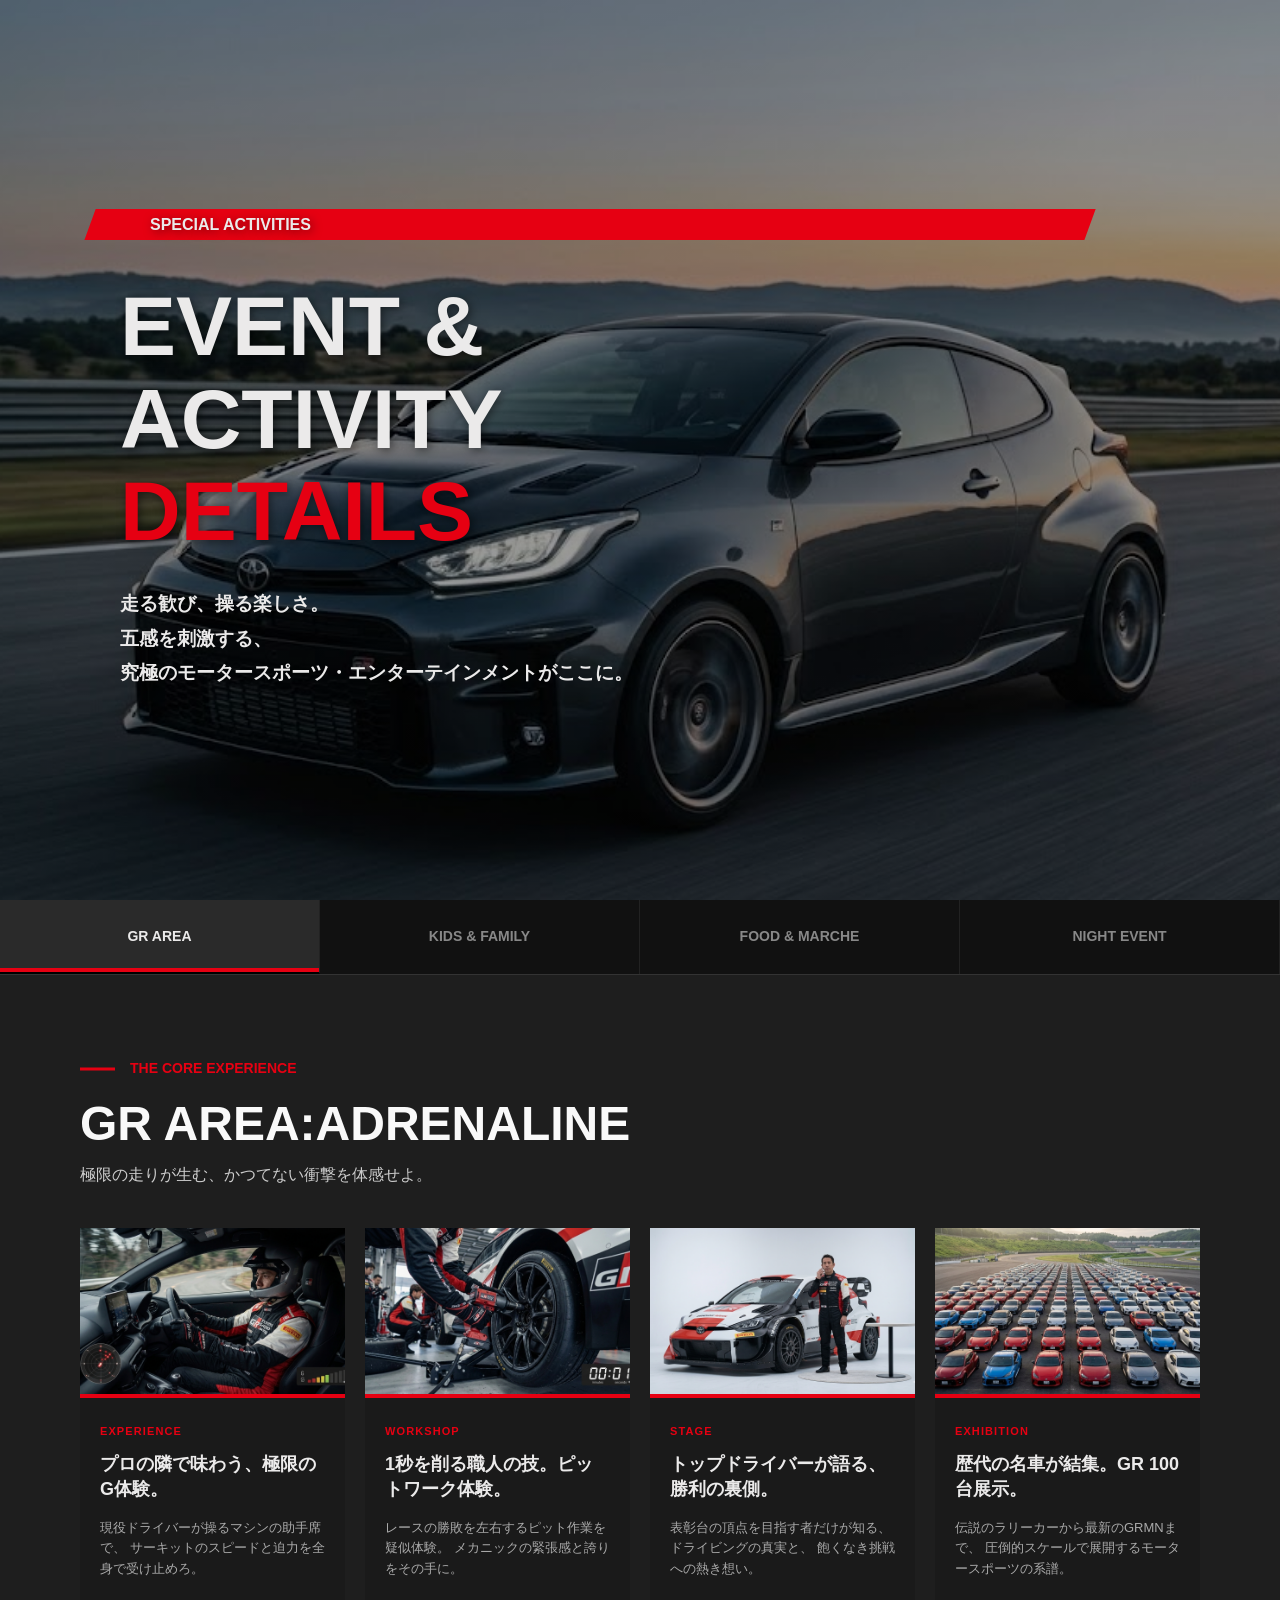
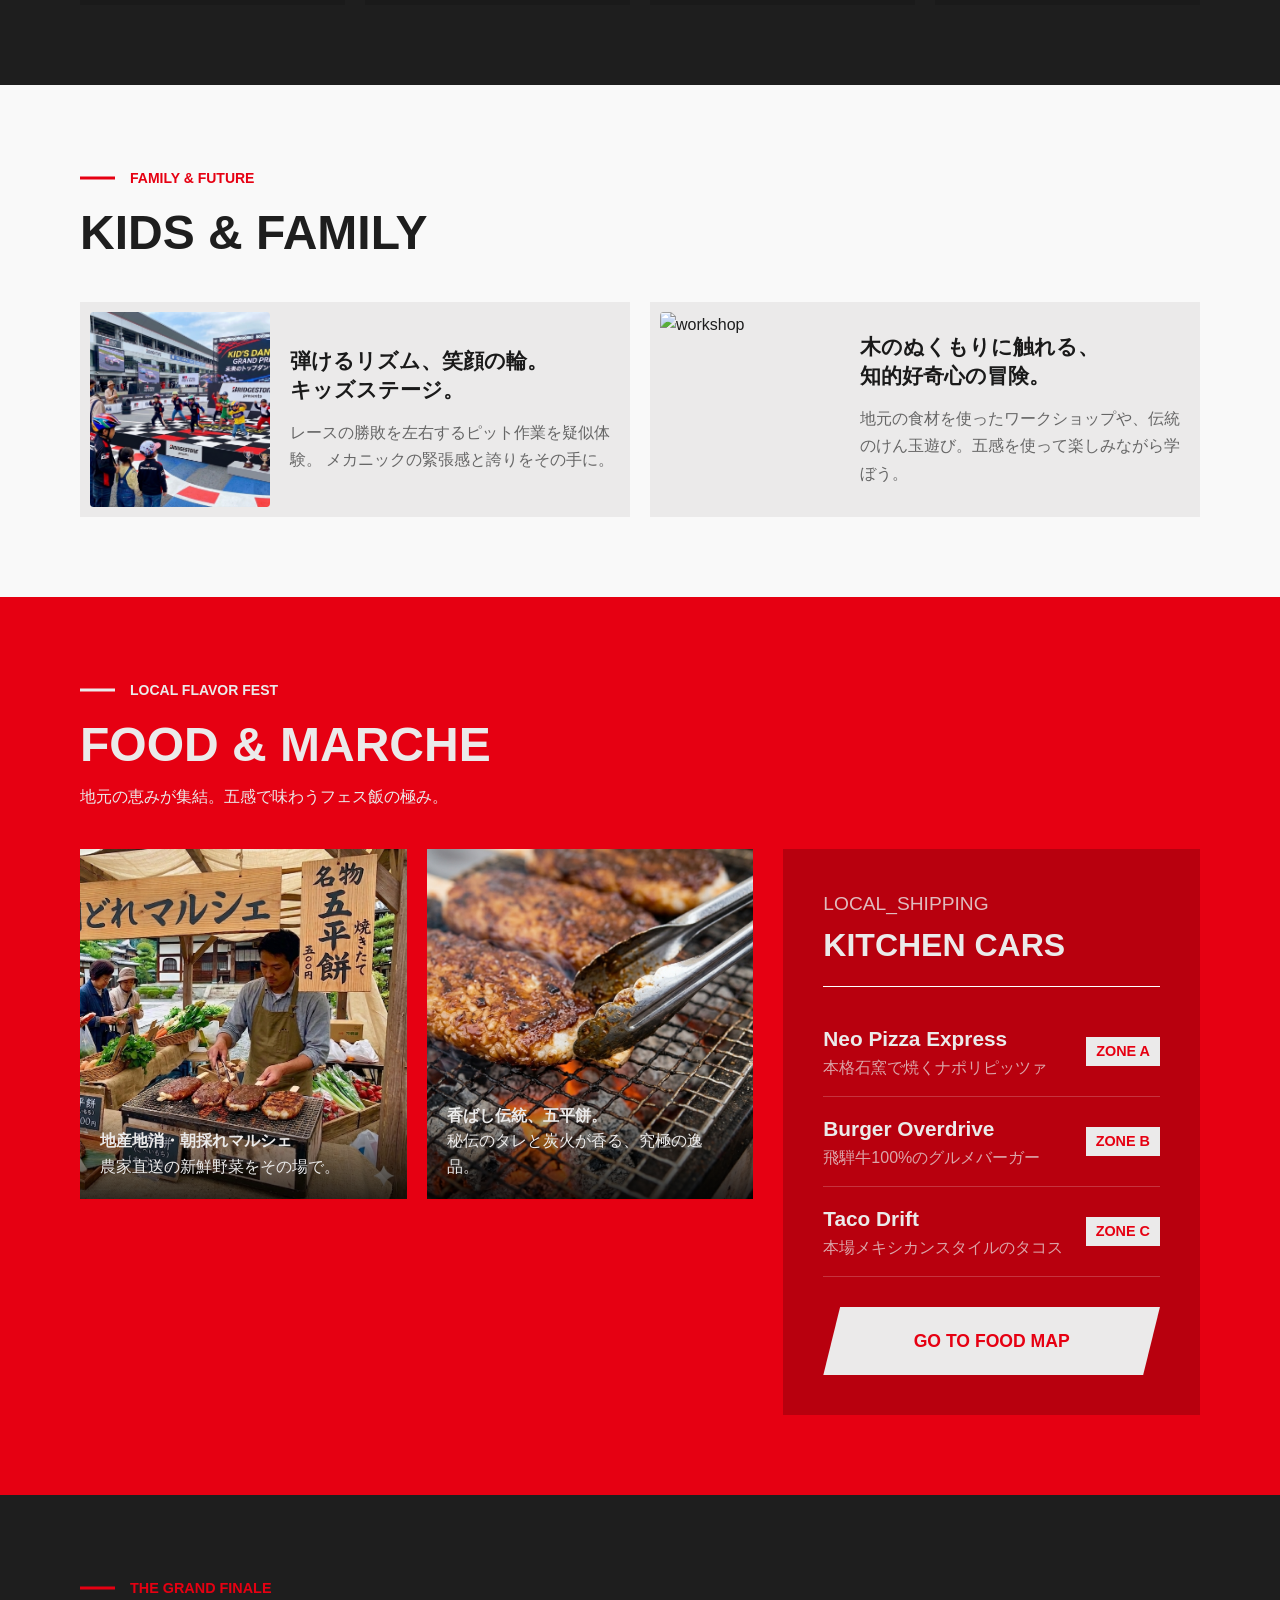
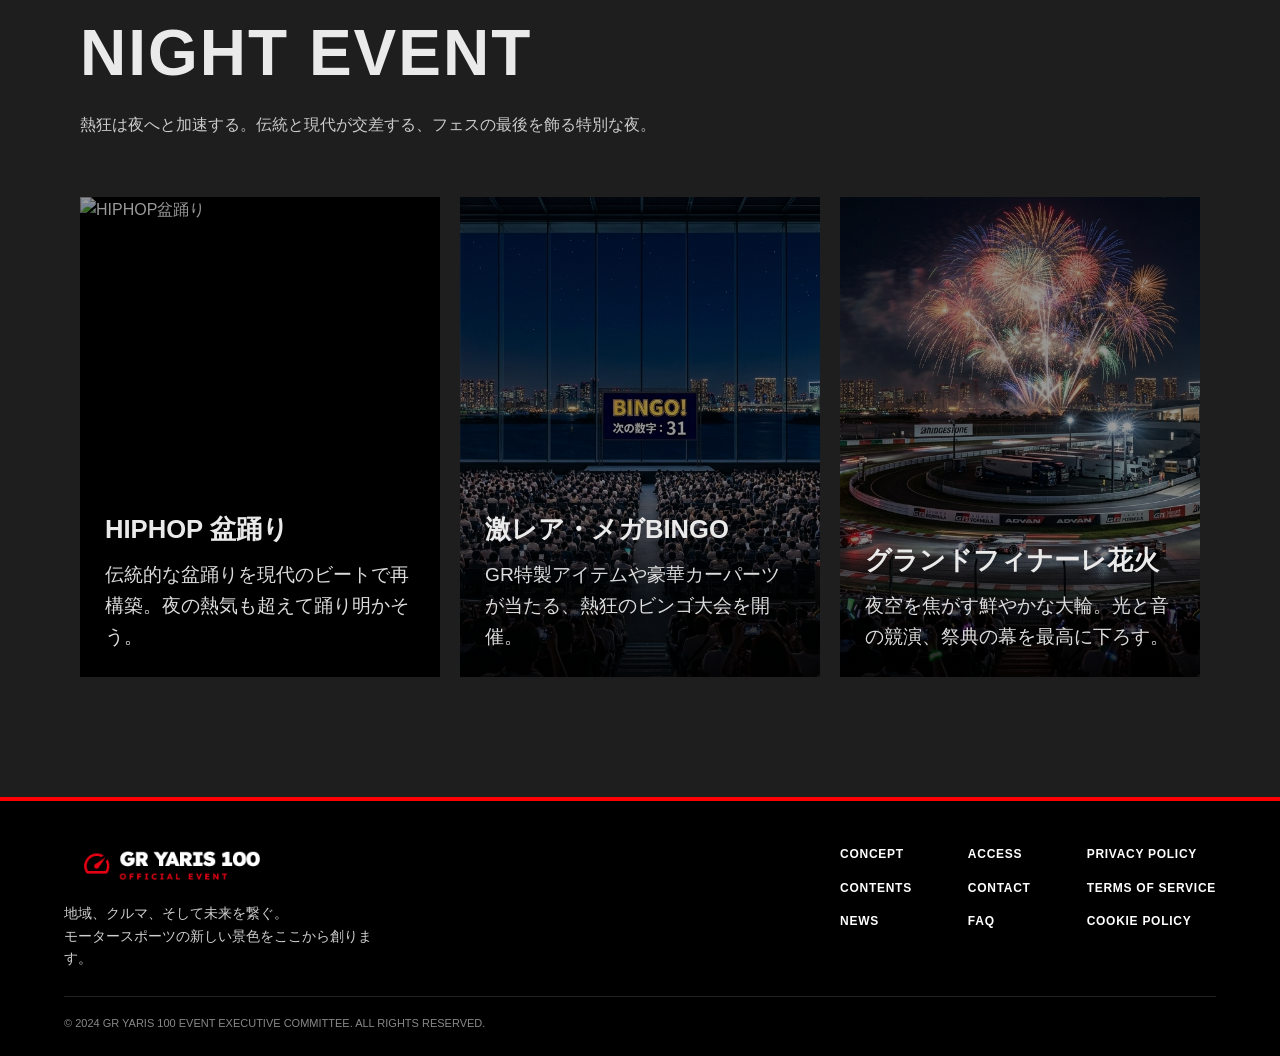
==== カーイベント/event.html @ 7fd2d60d "html,cssのスペルを修正しました。" ====
<!DOCTYPE html>
<html lang="ja">

<head>
    <!-- Google Tag Manager -->
    <script>(function (w, d, s, l, i) {
            w[l] = w[l] || []; w[l].push({
                'gtm.start':
                    new Date().getTime(), event: 'gtm.js'
            }); var f = d.getElementsByTagName(s)[0],
                j = d.createElement(s), dl = l != 'dataLayer' ? '&l=' + l : ''; j.async = true; j.src =
                    'https://www.googletagmanager.com/gtm.js?id=' + i + dl; f.parentNode.insertBefore(j, f);
        })(window, document, 'script', 'dataLayer', 'GTM-MLFWZH7D');</script>
    <!-- End Google Tag Manager -->
    <meta charset="UTF-8">
    <meta http-equiv="X-UA-Compatible" content="IE=edge">
    <meta name="viewport" content="width=device-width, initial-scale=1.0">
    <link rel="stylesheet" href="https://unpkg.com/ress/dist/ress.min.css">
    <link rel="stylesheet" href="css/style.css">
    <title>GR YARIS 100</title>
</head>

<body>

    <main>
        <!-- メインビジュアル -->
        <section class="mainvisual">
            <div class="hero-content wrapper">
                <p class="label-line">SPECIAL ACTIVITIES</p>
                <h2 class="top-title">EVENT &<br>ACTIVITY<br><span class="text-red">DETAILS</span></h2>
                <p class="introduction-text">
                    走る歓び、操る楽しさ。<br>
                    五感を刺激する、<br>
                    究極のモータースポーツ・エンターテインメントがここに。
                </p>
            </div>
        </section>

        <!-- タブメニュー -->
        <nav class="tab-menu">
            <a href="#gr-area" class="active">GR AREA</a>
            <a href="#kids-family">KIDS & FAMILY</a>
            <a href="#food-marche">FOOD & MARCHE</a>
            <a href="#night-event">NIGHT EVENT</a>
        </nav>

        <!-- GR AREA -->
        <section id="gr-area" class="wrapper active-section">
            <div class="section-header">
                <p class="label-line">THE CORE EXPERIENCE</p>
                <h3 class="section-title">GR AREA:<br>ADRENALINE</h3>
                <p class="message">極限の走りが生む、かつてない衝撃を体感せよ。</p>
            </div>

            <!-- ギャラリー-->
            <ul class="gallery">
                <li class="grid-item">
                    <div class="photo">
                        <img src="img/gr-area1.png" alt="driver">
                    </div>
                    <div class="content">
                        <span class="category">EXPERIENCE</span>
                        <p class="title">
                            プロの隣で味わう、極限のG体験。
                        </p>
                        <p class="message">
                            現役ドライバーが操るマシンの助手席で、
                            サーキットのスピードと迫力を全身で受け止めろ。
                        </p>
                    </div>
                </li>
                <li class="grid-item">
                    <div class="photo">
                        <img src="img/gr-area2.png" alt="Pits">
                    </div>
                    <div class="content">
                        <span class="category">WORKSHOP</span>
                        <p class="title">
                            1秒を削る職人の技。ピットワーク体験。
                        </p>
                        <p class="message">
                            レースの勝敗を左右するピット作業を疑似体験。
                            メカニックの緊張感と誇りをその手に。
                        </p>
                    </div>

                </li>
                <li class="grid-item">
                    <div class="photo">
                        <img src="img/gr-area3.png" alt="Driver">
                    </div>
                    <div class="content">
                        <span class="category">STAGE</span>
                        <p class="title">
                            トップドライバーが語る、勝利の裏側。
                        </p>
                        <p class="message">
                            表彰台の頂点を目指す者だけが知る、ドライビングの真実と、
                            飽くなき挑戦への熱き想い。
                        </p>
                    </div>

                </li>
                <li class="grid-item">
                    <div class="photo">
                        <img src="img/gr-area4.png" alt="Lineup">
                    </div>
                    <div class="content">
                        <span class="category">EXHIBITION</span>
                        <p class="title">
                            歴代の名車が結集。GR 100台展示。
                        </p>
                        <p class="message">
                            伝説のラリーカーから最新のGRMNまで、
                            圧倒的スケールで展開するモータースポーツの系譜。
                        </p>
                    </div>
                </li>
            </ul>

        </section>

        <!-- KIDS & FAMILY -->
        <section id="kids-family" class="wrapper">
            <div class="section-header">
                <p class="label-line">FAMILY & FUTURE</p>
                <h3 class="section-title">KIDS & FAMILY</h3>
            </div>
            <ul class="list">
                <li class="grid-item">
                    <div class="photo">
                        <img src="img/kids-family1.png" alt="stage">
                    </div>
                    <div class="content">
                        <p class="title">
                            弾けるリズム、笑顔の輪。<br>キッズステージ。
                        </p>
                        <p class="message">
                            レースの勝敗を左右するピット作業を疑似体験。
                            メカニックの緊張感と誇りをその手に。
                        </p>
                    </div>

                </li>
                <li class="grid-item">
                    <div class="photo">
                        <img src="img/kids-family2.png" alt="workshop">
                    </div>
                    <div class="content">
                        <p class="title">
                            木のぬくもりに触れる、<br>知的好奇心の冒険。
                        </p>
                        <p class="message">
                            地元の食材を使ったワークショップや、伝統のけん玉遊び。五感を使って楽しみながら学ぼう。
                        </p>
                    </div>

                </li>
            </ul>

        </section>

        <!-- FOOD & MARCHE -->
        <section id="food-marche" class="wrapper">
            <div class="section-header">
                <p class="label-line">LOCAL FLAVOR FEST</p>
                <h3 class="section-title">FOOD & MARCHE</h3>
                <p class="message">地元の恵みが集結。五感で味わうフェス飯の極み。</p>
            </div>

            <div class="food-content">
                <ul class="food-gallery">
                    <li class="food-item">
                        <img src="img/food-marche1.png" alt="朝採れマルシェ">
                        <div class="item-info">
                            <h4>地産地消・朝採れマルシェ</h4>
                            <p>農家直送の新鮮野菜をその場で。</p>
                        </div>
                    </li>
                    <li class="food-item">
                        <img src="img/food-marche2.png" alt="五平餅">
                        <div class="item-info">
                            <h4>香ばし伝統、五平餅。</h4>
                            <p>秘伝のタレと炭火が香る、究極の逸品。</p>
                        </div>
                    </li>
                </ul>

                <div class="food-info-panel">
                    <div class="panel-header">
                        <p class="panel-sub">LOCAL_SHIPPING</p>
                        <h4 class="panel-main">KITCHEN CARS</h4>
                    </div>
                    <ul class="shop-list">
                        <li>
                            <div class="txt">
                                <p class="name">Neo Pizza Express</p>
                                <p class="desc">本格石窯で焼くナポリピッツァ</p>
                            </div>
                            <span class="zone-tag">ZONE A</span>
                        </li>
                        <li>
                            <div class="txt">
                                <p class="name">Burger Overdrive</p>
                                <p class="desc">飛騨牛100%のグルメバーガー</p>
                            </div>
                            <span class="zone-tag">ZONE B</span>
                        </li>
                        <li>
                            <div class="txt">
                                <p class="name">Taco Drift</p>
                                <p class="desc">本場メキシカンスタイルのタコス</p>
                            </div>
                            <span class="zone-tag">ZONE C</span>
                        </li>
                    </ul>
                    <a href="#" class="map-button">GO TO FOOD MAP</a>
                </div>
            </div>
        </section>

        <section id="night-event" class="wrapper">
            <div class="section-header">
                <p class="label-line label-red-bg">THE GRAND FINALE</p>
                <h3 class="section-title">NIGHT EVENT</h3>
                <p class="message">熱狂は夜へと加速する。伝統と現代が交差する、フェスの最後を飾る特別な夜。</p>
            </div>

            <ul class="night-gallery">
                <li class="night-item">
                    <div class="photo">
                        <img src="img/night-event1.png" alt="HIPHOP盆踊り">
                        <div class="night-content">
                            <p class="title">HIPHOP 盆踊り</p>
                            <p class="desc">伝統的な盆踊りを現代のビートで再構築。夜の熱気も超えて踊り明かそう。</p>
                        </div>
                    </div>
                </li>
                <li class="night-item">
                    <div class="photo">
                        <img src="img/night-event2.png" alt="メガBINGO">
                        <div class="night-content">
                            <p class="title">激レア・メガBINGO</p>
                            <p class="desc">GR特製アイテムや豪華カーパーツが当たる、熱狂のビンゴ大会を開催。</p>
                        </div>
                    </div>
                </li>
                <li class="night-item">
                    <div class="photo">
                        <img src="img/night-event3.png" alt="花火">
                        <div class="night-content">
                            <p class="title">グランドフィナーレ花火</p>
                            <p class="desc">夜空を焦がす鮮やかな大輪。光と音の競演、祭典の幕を最高に下ろす。</p>
                        </div>
                    </div>
                </li>
            </ul>
        </section>

        
        
    </main>
    
    <footer class="footer" id="contact">
        <div class="footer__inner">
            <div class="footer__top">
                <div class="footer__brand">
                    <img src="img/logo.png" alt="logo" class="header__logo-img">
                    <p class="footer__text">
                        地域、クルマ、そして未来を繋ぐ。<br />
                        モータースポーツの新しい景色をここから創ります。
                    </p>
                </div>

                <div class="footer__links">
                    <div class="footer__col">
                        <a href="#">CONCEPT</a>
                        <a href="#">CONTENTS</a>
                        <a href="#">NEWS</a>
                    </div>
                    <div class="footer__col">
                        <a href="#">ACCESS</a>
                        <a href="#">CONTACT</a>
                        <a href="#">FAQ</a>
                    </div>
                    <div class="footer__col">
                        <a href="#">PRIVACY POLICY</a>
                        <a href="#">TERMS OF SERVICE</a>
                        <a href="#">COOKIE POLICY</a>
                    </div>
                </div>
            </div>

            <div class="footer__bottom">
                <p>© 2024 GR YARIS 100 EVENT EXECUTIVE COMMITTEE. ALL RIGHTS RESERVED.</p>
            </div>
        </div>
    </footer>
    <script src="https://code.jquery.com/jquery-3.6.0.min.js"></script>

    <script src="js/main.js"></script>
</body>

</html>
---- カーイベント/css/style.css ----
@charset "UTF-8";


* {
    margin: 0;
    padding: 0;
    box-sizing: border-box;
}

body {
    font-family: Arial, "Hiragino Kaku Gothic ProN", "Yu Gothic", sans-serif;
    background: #ffffff;
    color: #111111;
    line-height: 1.6;
}

img {
    display: block;
    width: 100%;
    height: auto;
}

a {
    text-decoration: none;
    color: inherit;
}

.header {
    position: fixed;
    top: 0;
    left: 0;
    width: 100%;
    z-index: 100;
    background: #000000;
    border-bottom: 1px solid rgba(255, 255, 255, 0.08);
}

.header__inner {
    display: flex;
    justify-content: space-between;
    max-width: 1200px;
    margin: 0 auto;
    height: 72px;
    padding: 0 24px;
    align-items: center;
}

.header__logo-img {
    height: 37px;
    width: auto;
}

.header__nav {
    display: flex;
    align-items: center;
    gap: 28px;
}

.header__nav a {
    padding: 12px 18px;
    color: #ffffff;
    font-size: 12px;
    font-weight: 700;
    letter-spacing: 0.06em;
    transition: 0.3s;
}

.header__nav a:hover {
    background: #ff0000;
}

.fv {
    position: relative;
    min-height: 690px;
    overflow: hidden;
    background: #000000;
}

.fv__bg {
    position: absolute;
    inset: 0;
    width: 100%;
    height: 100vh;
    object-fit: cover;
}

.fv__overlay {
    position: absolute;
    inset: 0;
    background: linear-gradient(90deg, rgba(0, 0, 0, 0.72) 0%, rgba(0, 0, 0, 0.35) 55%, rgba(0, 0, 0, 0.15) 100%);
}

.fv__content {
    position: relative;
    z-index: 2;
    max-width: 1200px;
    margin: 0 auto;
    padding: 152px 24px 80px;
}

.fv__label {
    display: inline-block;
    padding: 8px 14px;
    margin-bottom: 28px;
    background: #ff0000;
    color: #ffffff;
    font-size: 12px;
    font-weight: 700;
    letter-spacing: 0.08em;
}

.fv__title {
    color: #ffffff;
    font-size: 62px;
    line-height: 1.2;
    font-weight: 900;
    margin-bottom: 28px;
}

.fv__title span {
    color: #ff0000;
}

.fv__date {
    margin-bottom: 32px;
    padding-left: 32px;
    color: #ffffff;
    font-size: 48px;
    font-weight: 900;
    line-height: 1.2;
    border-left: solid 12px #ff0000;
}

.fv__date small {
    display: block;
    font-size: 18px;
    font-weight: 700;
    margin-top: 8px;
    letter-spacing: 0.08em;
}

.fv__buttons {
    display: flex;
    gap: 16px;
}

.fv__btn {
    min-width: 220px;
    height: 56px;
    display: inline-flex;
    align-items: center;
    justify-content: center;
    font-weight: 700;
    font-size: 16px;
    transform: skewX(-12deg);
}

.fv__btn:hover {
    transform: translateY(-3px);
    box-shadow: 0 6px 12px rgba(0, 0, 0, 0.3);
}

.fv__btn--line {
    background: #18c95d;
    color: #ffffff;
}

.fv__btn--line:hover {
    background: #12a94c;
    transform: skewX(-12deg);
}

.fv__btn--guide {
    border: 2px solid #ffffff;
    color: #ffffff;
    background: transparent;
}

.fv__btn--guide:hover {
    background: #ffffff;
    color: #000000;
    transform: skewX(-12deg);
}

.section-label {
    color: #ff0000;
    font-size: 20px;
    font-weight: 800;
    letter-spacing: 0.06em;
    margin-bottom: 14px;
}

.section-label--center {
    text-align: center;
}

.section-title {
    font-size: 52px;
    font-weight: 900;
    line-height: 1.2;
}

.section-title--white {
    color: #ffffff;
}

.section-title--center {
    text-align: center;
}

.concept {
    position: relative;
    background: #f2f2f2;
    padding: 110px 0 100px;
    overflow: hidden;
}

.concept__bg-text {
    position: absolute;
    top: 0;
    left: 0;
    font-size: 240px;
    text-align: center;
    font-weight: 900;
    color: rgba(0, 0, 0, 0.04);
    line-height: 1;
    white-space: nowrap;
}

.concept__inner {
    position: relative;
    z-index: 2;
    max-width: 1200px;
    margin: 0 auto;
    padding: 0 24px;
    display: flex;
    justify-content: space-between;
    align-items: center;
    gap: 60px;
}

.concept__text {
    width: 46%;
}

.concept__lead,
.concept__desc {
    font-size: 20px;
    margin-top: 20px;
    font-weight: bold;
    color: #3c3c3c;
}

.concept__lead {
    padding-left: 16px;
    border-left: solid 4px #3c3c3c;
}

.concept__image-wrap {
    width: 420px;
    position: relative;
}

.concept__image-box {
    transform: skewX(-12deg);
    overflow: hidden;
}

.concept__image {
    width: 130%;
    display: block;
    transform: skewX(12deg) translateX(-11%);
}

.concept__tag {
    position: absolute;
    left: -75px;
    bottom: -24px;
    background: #ff0000;
    color: #ffffff;
    font-size: 32px;
    font-weight: 900;
    padding: 16px 26px;
    transform: skewX(-12deg);
}

.contents {
    background: #000000;
    padding: 100px 0;
}

.contents__inner,
.access__inner,
.sponsor__inner,
.footer__inner {
    max-width: 1200px;
    margin: 0 auto;
    padding: 0 24px;
}

.contents__lead {
    color: #bfbfbf;
    font-size: 20px;
    margin-top: 12px;
}

.contents__grid {
    margin-top: 36px;
    display: grid;
    grid-template-columns: repeat(4, 1fr);
    gap: 18px;
}

.contents__item img {
    aspect-ratio: 1 / 1.15;
    object-fit: cover;
}

.access {
    background: #000000;
    padding: 100px 0;
}

.access__map {
    width: 100%;
    height: 420px;
    overflow: hidden;
}

.access__map iframe {
    width: 100%;
    height: 100%;
    border: 0;
    display: block;
}

.access__info {
    margin-top: 24px;
    display: grid;
    grid-template-columns: 1fr 1fr;
    gap: 18px;
}

.access__box {
    background: #080808;
    padding: 28px;
}

.access__box h3 {
    color: #ffffff;
    font-size: 28px;
    font-weight: 900;
    margin-bottom: 14px;
}

.access__box p {
    color: #d0d0d0;
    font-size: 14px;
    margin-bottom: 8px;
}

.sponsor {
    background: #000000;
    padding: 100px 0 80px;
}

.sponsor__grid {
    margin-top: 42px;
    display: grid;
    grid-template-columns: repeat(4, 1fr);
    border-top: 1px solid #222222;
    border-left: 1px solid #222222;
}

.sponsor__item {
    border-right: 1px solid #222222;
    border-bottom: 1px solid #222222;
    padding: 48px;
    min-height: 220px;
    display: flex;
    align-items: center;
    justify-content: center;
}

.sponsor__item img {
    max-width: 120px;
    width: 100%;
}

.footer {
    background: #000000;
    border-top: 4px solid #ff0000;
    padding: 44px 0 24px;
}

.footer__top {
    display: flex;
    justify-content: space-between;
    gap: 48px;
}

.footer__brand {
    max-width: 320px;
}

.footer__text {
    color: #cfcfcf;
    font-size: 14px;
    margin-top: 20px;
}

.footer__links {
    display: flex;
    gap: 56px;
}

.footer__col {
    display: flex;
    flex-direction: column;
    gap: 14px;
}

.footer__col a {
    color: #ffffff;
    font-size: 12px;
    font-weight: 700;
    letter-spacing: 0.06em;
}

.footer__bottom {
    margin-top: 26px;
    padding-top: 18px;
    border-top: 1px solid #222222;
}

.footer__bottom p {
    color: #888888;
    font-size: 11px;
}

@media (max-width: 768px) {
    .header__inner {
        height: auto;
        padding: 16px;
        flex-direction: column;
        gap: 16px;
    }

    .header__nav {
        flex-wrap: wrap;
        justify-content: center;
        gap: 12px 16px;
    }

    .fv {
        min-height: auto;
    }

    .fv__content {
        padding: 70px 16px 56px;
    }

    .fv__title {
        font-size: 36px;
    }

    .fv__date {
        font-size: 30px;
    }

    .fv__date small {
        font-size: 14px;
    }

    .fv__buttons {
        flex-direction: column;
    }

    .fv__btn {
        width: 100%;
    }

    .concept__bg-text {
        font-size: 80px;
        top: 24px;
    }

    .concept__inner {
        flex-direction: column;
        align-items: flex-start;
    }

    .concept__text,
    .concept__image-wrap {
        width: 100%;
    }

    .concept__tag {
        position: static;
        display: inline-block;
        margin-top: 16px;
    }

    .section-title {
        font-size: 34px;
    }

    .contents__grid {
        grid-template-columns: repeat(2, 1fr);
    }

    .access__info {
        grid-template-columns: 1fr;
    }

    .access__box h3 {
        font-size: 22px;
    }

    .sponsor__grid {
        grid-template-columns: repeat(2, 1fr);
    }

    .sponsor__item {
        min-height: 160px;
        padding: 28px;
    }

    .footer__top {
        flex-direction: column;
    }

    .footer__links {
        flex-direction: column;
        gap: 24px;
    }
}


/*----↓↓Takahiroが入力したcss(イベントページ)-----*/


/*wrapper共通*/
.wrapper {
    max-width: 1440px; 
    margin: 0 auto;
    padding: 80px; 
    box-sizing: border-box;
}


.section-header {
    margin-bottom: 40px;
}

/* --- ラベル（左側に短い線があるタイプ） --- */
.section-header .label-line {
    font-size: 0.9rem;
    font-weight: bold;
    color: #e60012; /* 基本は赤文字 */
    padding-left: 50px;
    position: relative;
    display: inline-block;
}

.section-header .label-line::before {
    content: "";
    position: absolute;
    top: 50%;
    left: 0;
    transform: translateY(-50%);
    width: 35px;
    height: 3px;
    background-color: #e60012; /* 基本は赤い線 */
}


/* --- メインビジュアル --- */
.mainvisual {
    width: 100%;
    height: 100vh; /* 画面いっぱいに表示 */
    min-height: 600px;
    background-image: 
    linear-gradient(rgba(0, 0, 0, 0.4), rgba(0, 0, 0, 0.4)), 
    url('../img/event-background.jpg'); /* お手持ちのヤリスGR画像 */
    background-size: cover;
    background-position: center;
    display: flex;
    align-items: center;
    position: relative;
    color: #ebeaea;
    overflow: hidden;
}

/* ユーザー指定の共通余白 */
.hero-content.wrapper {
    padding: 80px; 
    width: 100%;
    max-width: 1200px;
    margin: 0 auto;
    box-sizing: border-box;
    position: relative;
    z-index: 2;
}

/* --- SPECIAL ACTIVITIES のラベル装飾 --- */
.mainvisual .label-line {
    color: #ebeaea;
    text-shadow: 2px 2px 10px rgba(0,0,0,0.5);
    padding: 6px 30px; 
    font-weight: bold;
    font-size: 1rem;
    display: inline-block;
    margin-bottom: 40px;
    position: relative;
    line-height: 1.2;
    z-index: 2;
}

/* ★右端まで突き抜けさせる赤い帯 */
.mainvisual .label-line::before {
    content: "";
    position: absolute;
    top: 0;
    width: 1000px; 
    left: -30px;
    height: 100%;
    background-color: #e60012; 
    transform: skewX(-20deg); 
    z-index: -1;

}



.top-title {
    font-family: 'Oswald', sans-serif; 
    text-shadow: 2px 2px 10px rgba(0,0,0,0.5);
    font-size: 84px;
    line-height: 1.1;
    font-weight: 700;
    margin: 0 0 30px 0;
    text-transform: uppercase;
}

.text-red {
    color: #e60012;
}

.introduction-text {
    font-size: 1.2rem;
    line-height: 1.8;
    font-weight: bold;
    max-width: 600px;
}

/* --- タブメニュー --- */
.tab-menu {
    display: flex;
    background-color: #111;
    border-bottom: 1px solid #333;
    position: sticky; /* スクロール時に上部に固定 */
    top: 0;
    z-index: 90;
}

.tab-menu a {
    flex: 1;
    text-align: center;
    padding: 25px 0;
    color: #888;
    text-decoration: none;
    font-weight: bold;
    font-size: 14px;
    transition: 0.5s;
    border-right: 1px solid #222;
}

.tab-menu a:hover {
    color: #ebeaea;
    background-color: #222;
}

/* アクティブ（現在地）のスタイル */
.tab-menu a.active {
    color: #ebeaea;
    background-color: #2a2a2a;
    position: relative;
}

.tab-menu a.active::after {
    content: "";
    position: absolute;
    bottom: 0;
    left: 0;
    width: 100%;
    height: 4px;
    background-color: #e60012;
}

/* レスポンシブ */
/* --- 共通：アニメーション設定 --- */
@keyframes fadeIn {
    0% { opacity: 0; transform: translateY(15px); }
    100% { opacity: 1; transform: translateY(0); }
}

/* --- スマホ版（768px以下）：切り替え制御 --- */
@media screen and (max-width: 768px) {
    .top-title {
        font-size: 48px; 
    }
    
    .hero-content.wrapper {
        padding: 30px; 

    }

    .mainvisual {
        height: 100dvh;
        min-height: 400px;
        background-attachment: scroll; 
        background-size: cover;
        background-position: center center;
        /* ↓ブラウザの「再計算」によるガタつき・膨張を抑える魔法の1行 */
        will-change: transform; 
        
        /* もし画像が極端に動くなら、明示的に横幅を100%に固定します */
        background-repeat: no-repeat;
    }

    .mainvisual .label-line {
        margin-top: 30px;
        margin-left: 20px;
    }

    .mainvisual .label-line::before {
        width: 160%;
    }

    .tab-menu {
        top: 0;
        position: sticky;
    }

    .tab-menu a {
        font-size: 10px; 
        padding: 15px 0; 
    }

    /* 非アクティブなセクションは隠す */
    section.wrapper {
        display: none; 
        opacity: 0;
        /* 重要：中身が空でも画面半分くらいの高さは維持させる（位置飛び防止） */
        /* min-height: 100vh;  */
        /* overflow: hidden; */
    }

    section.wrapper.active-section {
        display: block; 
        animation: fadeIn 0.5s ease-out forwards;
    }
}

/* --- PC版（769px以上）：全表示 --- */
@media screen and (min-width: 769px) {
    section.wrapper {
        display: block !important; 
        opacity: 1 !important;
        transform: none !important;
    }
}


/* --- タブ共通：アクティブスタイル --- */
.tab-menu a.active {
    border-bottom: 2px solid #000;
    font-weight: bold;
}

/*セクションヘッダー*/
.section-header {
    margin-bottom: 40px;
}

/* --- GR AREA --- */
#gr-area {
    background-color: #1e1e1e; /* Figmaの背景色 */
    color: #f9f9f9;
    /* セクション自体のpaddingはwrapperで行うため0に */
    font-family: "Noto Sans JP", sans-serif;
}



#gr-area .label-line {
    background: none;        /* メインビジュアルの赤い背景を消す */
    color: #e60012;          /* 文字色を赤にする */
    padding: 0 0 0 50px;     /* 左側に線のスペースを作る */
    margin-bottom: 15px;
    font-size: 14px;
    font-weight: bold;
    display: inline-block;
    position: relative;
}

/* 左側の赤い短い線 */
#gr-area .label-line::before {
    content: "";
    position: absolute;
    top: 50%;
    left: 0;
    transform: translateY(-50%);
    width: 35px;             
    height: 3px;             
    background-color: #e60012;
    transform: translateY(-50%); 
}

/* メインビジュアル用の突き抜ける線を消す */
#gr-area .label-line::after {
    display: none;
}

#gr-area .section-title {
    font-size: 3rem;
    font-family: 'Oswald', sans-serif;
    margin-bottom: 10px;
}

#gr-area .section-title br {
    display: none;
}

#gr-area .section-header .message {
    font-size: 1rem;
    opacity: 0.8;
}

/* --- ギャラリー（カードグリッド） --- */
#gr-area .gallery {
    display: grid;
    grid-template-columns: repeat(4, 1fr);
    gap: 20px; /* カード間に少し隙間をあけると、80pxの余白と相性が良いです */
    list-style: none;
    padding: 0;
    margin: 0;
}

#gr-area .grid-item {
    background-color: #1a1a1a;
    display: flex;
    flex-direction: column;
    transition: background-color 0.3s;
}

#gr-area .grid-item:hover {
    background-color: #252525;
}

/* 写真部分 */
#gr-area .gallery .photo {
    width: 100%;
    aspect-ratio: 16 / 10;
    overflow: hidden;
}

#gr-area .gallery .photo img {
    width: 100%;
    height: 100%;
    object-fit: cover;

    transition: transform 0.5s ease, filter 0.5s ease;
}

.grid-item:hover .photo img {

    transform: scale(1.05);
}

/* --- カード内テキストコンテンツ --- */
#gr-area .grid-item .content {
    padding: 25px 20px;
    flex-grow: 1;
    border-top: 4px solid #e60012;
}

#gr-area .gallery .grid-item .category {
    color: #e60012;
    font-size: 11px;
    font-weight: bold;
    display: block;
    margin-bottom: 12px;
    letter-spacing: 0.1em;
}

#gr-area .gallery .grid-item .title {
    font-size: 18px;
    font-weight: bold;
    line-height: 1.4;
    margin-bottom: 15px;
    color: #ebeaea;
}

#gr-area .gallery .grid-item .message {
    font-size: 13px;
    line-height: 1.6;
    color: #aaaaaa;
    margin: 0;
}

/*GR AREA  responsive*/
@media (max-width: 768px) {
    #gr-area .section-title br {
        display: block;
    }

    #gr-area .gallery {
        grid-template-columns: repeat(2, 1fr);
    }

    /*wrapper共通*/
    .wrapper {
        padding: 40px 20px; 
        }/* スマホでは余白を絞らないとコンテンツが小さくなりすぎます */
        .section-title {
            font-size: 2rem;
        }
    }






/*KIDS&FAMILY*/
/* --- KIDS & FAMILY（白背景）の固有スタイル --- */
#kids-family {
    background-color: #f9f9f9;
    color: #1e1e1e;
}

#kids-family .label-line {
    color: #e60012;          /* 文字色を赤にする */
    padding: 0 0 0 50px;     /* 左側に線のスペースを作る */
    margin-bottom: 15px;
    font-size: 14px;
    font-weight: bold;
    display: inline-block;
    position: relative;
}

/* 左側の赤い短い線 */
#kids-family .label-line::before {
    content: "";
    position: absolute;
    top: 50%;
    left: 0;
    transform: translateY(-50%);
    width: 35px;            
    height: 3px;            
    background-color: #e60012;
    transform: translateY(-50%); 
}


#kids-family .section-title {
    font-size: 3rem;
    font-family: 'Oswald', sans-serif;
    margin-bottom: 10px;
}

#kids-family .section-header .message {
    font-size: 1rem;
    opacity: 0.8;
}


#kids-family ul {
    display: flex;
    gap: 20px;            /* カード間の隙間 */
    list-style: none;
    padding: 0;
    margin: 0;
}

/* --- 各アイテム（カード全体） --- */
#kids-family .grid-item {
    flex: 1;              /* 均等な幅で並べる */
    display: flex;        /* これで画像とテキストを横並びに */
    background-color: #ebeaea;
    align-items: stretch; /* 画像とテキストの高さを揃える */
    overflow: hidden;     /* 画像拡大時のはみ出しをカット */
}

/* --- 画像エリア（左側） --- */
#kids-family .photo {
    flex: 0 0 200px;      /* 画像の横幅を200pxに固定 */
    padding: 10px;     
    background: none;
    border: none !important; /* ★枠線の重複を防止 */
    overflow: hidden;     /* 拡大アニメーションのマスク */
}

#kids-family .photo img {
    width: 100%;
    height: 100%;
    object-fit: cover;    /* 枠に合わせてきれいに収める */
    display: block;
    transition: transform 0.5s ease; /* ★滑らかな拡大を実現 */
    border-radius: 2%;
}

/* カードにホバーした時に画像を拡大 */
#kids-family li:hover .photo img {
    transform: scale(1.05);
}

/* --- テキストエリア（右側） --- */
#kids-family li .content {
    flex: 1;              /* 残りの幅をすべて使用 */
    padding: 30px 10px;
    background-color: transparent; 
    display: flex;
    flex-direction: column;
    justify-content: center; /* 上下中央揃え */
}

/* テキストのスタイル調整 */
#kids-family li .content .title {
    font-size: 1.3rem;
    font-weight: bold;
    margin-bottom: 15px;
    line-height: 1.4;
    color: #1a1a1a;
}

#kids-family li .content .message {
    font-size: 1rem;
    line-height: 1.7;
    color: #666;
    margin: 0;
}

/*KIDS&FAMILY responsive*/
@media (max-width: 768px) {
    #kids-family .list {
        flex-direction: column;
    }

    #kids-family .content .title {
        text-align: center;
    }
    
    #kids-family .grid-item {
        flex-direction: column; /* スマホでは画像上・テキスト下の縦並び */
    }

    #kids-family .photo {
        width: 100%;
        height: 200px;
        flex: none;
    }
}

/* --- FOOD & MARCHE --- */
#food-marche {
    background-color: #e60012; /* 背景を赤に */
    color: #ebeaea;               /* 全体の文字を白に */
}


/* ★赤背景の中のラベルと線を「白」に上書き */
#food-marche .label-line {
    color: #ebeaea;          /* 文字色を赤にする */
    padding: 0 0 0 50px;     /* 左側に線のスペースを作る */
    margin-bottom: 15px;
    font-size: 14px;
    font-weight: bold;
    display: inline-block;
    position: relative;
}

/* 左側の赤い短い線 */
#food-marche .label-line::before {
    content: "";
    position: absolute;
    top: 50%;
    left: 0;
    transform: translateY(-50%);
    width: 35px;            
    height: 3px;           
    background-color: #ebeaea;
    transform: translateY(-50%); 
}


#food-marche .section-title {
    font-size: 3rem;
    font-family: 'Oswald', sans-serif;
    margin-bottom: 10px;
}

#food-marche .section-header .message {
    font-size: 1rem;
    color: #ebeaea;
}


#food-marche .food-content {
    display: flex;
    gap: 30px;
    align-items: flex-start;
}

/* 左側：画像ギャラリー */
#food-marche .food-content .food-gallery {
    flex: 2;
    display: flex;
    gap: 20px;
}

#food-marche .food-content .food-item {
    flex: 1;
    position: relative;
    list-style: none;
    
}

#food-marche .food-content .food-item img {
    width: 100%;
    height: 350px;
    object-fit: cover;
    transition: transform 0.5s;
}

.food-content .food-item:first-child img {
    object-position: right;
} 


.food-content .food-item:hover img {
    transform: scale(1.1);
}

.food-content .item-info {
    position: absolute;
    bottom: 0;
    left: 0;
    padding: 30px 20px 20px;
    background: linear-gradient(to top, rgba(0,0,0,0.8), transparent);
    width: 100%;
}

/* 右側：インフォパネル */
.food-info-panel {
    flex: 1;
    background-color: rgba(0, 0, 0, 0.2); /* 背景を少し暗くして文字を読みやすく */
    padding: 40px;
}

.panel-sub {
    font-size: 1.2rem; 
    opacity: 0.8;
}

.panel-main { 
    font-size: 2rem; 
    border-bottom: 1px solid #fff; 
    padding-bottom: 15px; 
    margin-bottom: 20px; 
}

.shop-list {
   list-style: none; 
   margin-bottom: 30px; 
}

.shop-list li {
    display: flex;
    justify-content: space-between;
    align-items: center;
    padding: 15px 0;
    border-bottom: 1px solid rgba(255,255,255,0.2);
}

.shop-list .name {
    font-weight: bold; 
    font-size: 1.3rem; 
}

.shop-list .desc {
    font-size: 1rem; 
    opacity: 0.7; 
}

.zone-tag {
    background: #ebeaea;
    color: #e60012;
    font-size: 0.9rem;
    font-weight: bold;
    padding: 3px 10px;
}

/* ボタン：台形デザイン */
.map-button {
    display: block;
    background: #ebeaea;
    color: #e60012;
    text-align: center;
    padding: 20px;
    font-weight: bold;
    text-decoration: none;
    font-size: 1.1rem;
    clip-path: polygon(5% 0, 100% 0, 95% 100%, 0% 100%);
    transition: 0.3s;
}

.map-button:hover {
    background: #1a1a1a;
    color: #ebeaea;
}

/*FOOD&MARCHE responsive*/
@media screen and (max-width: 768px) {
    .food-info-panel {
        padding: 12px;
    }
    .food-content {
    flex-direction: column; 
    }

    .food-content .food-gallery {
        flex-direction: column;
    }

    .food-content .food-item {
        flex-direction: column;
    }
    
    .food-gallery {
     width: 100%; 
    }
    
    .food-info-panel {
     width: 100%; 
    }
    
    #food-marche .section-title {
     font-size: 48px; 
    }

    .shop-list .txt {
        margin-right: 10px;
    }
}



/*NIGHT EVENT*/
#night-event {
    background-color: #1e1e1e; /* 真っ黒に近い背景 */
    color: #fff;
    padding-bottom: 120px;
}

#night-event .label-line {
    background: none;        /* メインビジュアルの赤い背景を消す */
    color: #e60012;          /* 文字色を赤にする */
    padding: 0 0 0 50px;     /* 左側に線のスペースを作る */
    margin-bottom: 15px;
    font-size: 0.9rem;
    font-weight: bold;
    display: inline-block;
    position: relative;

}

/* 左側の赤い短い線 */
#night-event .label-line::before {
    content: "";
    position: absolute;
    top: 50%;
    left: 0;
    transform: translateY(-50%);
    width: 35px;             
    height: 3px;             
    background-color: #e60012;
    transform: translateY(-50%); 
}


#night-event .section-title {
    font-size: 4rem;
    font-family: 'Oswald', sans-serif;
    color: #ebeaea;
    margin-bottom: 20px;
    letter-spacing: 2px;
}

#night-event .message {
    font-size: 1rem;
    color: #ccc;
    margin-bottom: 60px;
}

/* --- 3枚並びのグリッド --- */
.night-gallery {
    display: grid;
    grid-template-columns: repeat(3, 1fr);
    gap: 20px;
    list-style: none;
    padding: 0;
}

.night-item .photo {
    position: relative; /* 文字を画像の上に重ねるため */
    width: 100%;
    aspect-ratio: 3 / 4; /* 縦長の比率 */
    overflow: hidden;
    background-color: #000;
}

.night-item img {
    width: 100%;
    height: 100%;
    object-fit: cover;
    opacity: 0.6; /* 文字を見やすくするため画像を少し暗く */
    transition: 0.5s ease;
}

/* ホバー時に画像を明るく・拡大 */
.night-item:hover img {
    opacity: 1;
    transform: scale(1.05);
}

/* --- 画像内のテキスト --- */
.night-content {
    position: absolute;
    bottom: 0;
    left: 0;
    width: 100%;
    padding: 25px;
    background: linear-gradient(transparent, rgba(0,0,0,0.8)); /* 下を暗くするグラデ */
    box-sizing: border-box;
}

.night-content .title {
    font-size: 1.6rem;
    font-weight: bold;
    margin-bottom: 10px;
    color: #ebeaea;
}

.night-content .desc {
    font-size: 1.2rem;
    line-height: 1.6;
    color: #ddd;
}

/*NIGHT EVENT responsive */
@media (max-width: 768px) {
    .night-gallery {
        grid-template-columns: 1fr; /* 縦1列に */
    }
    #night-event .section-title {
        font-size: 2.5rem;
    }
}
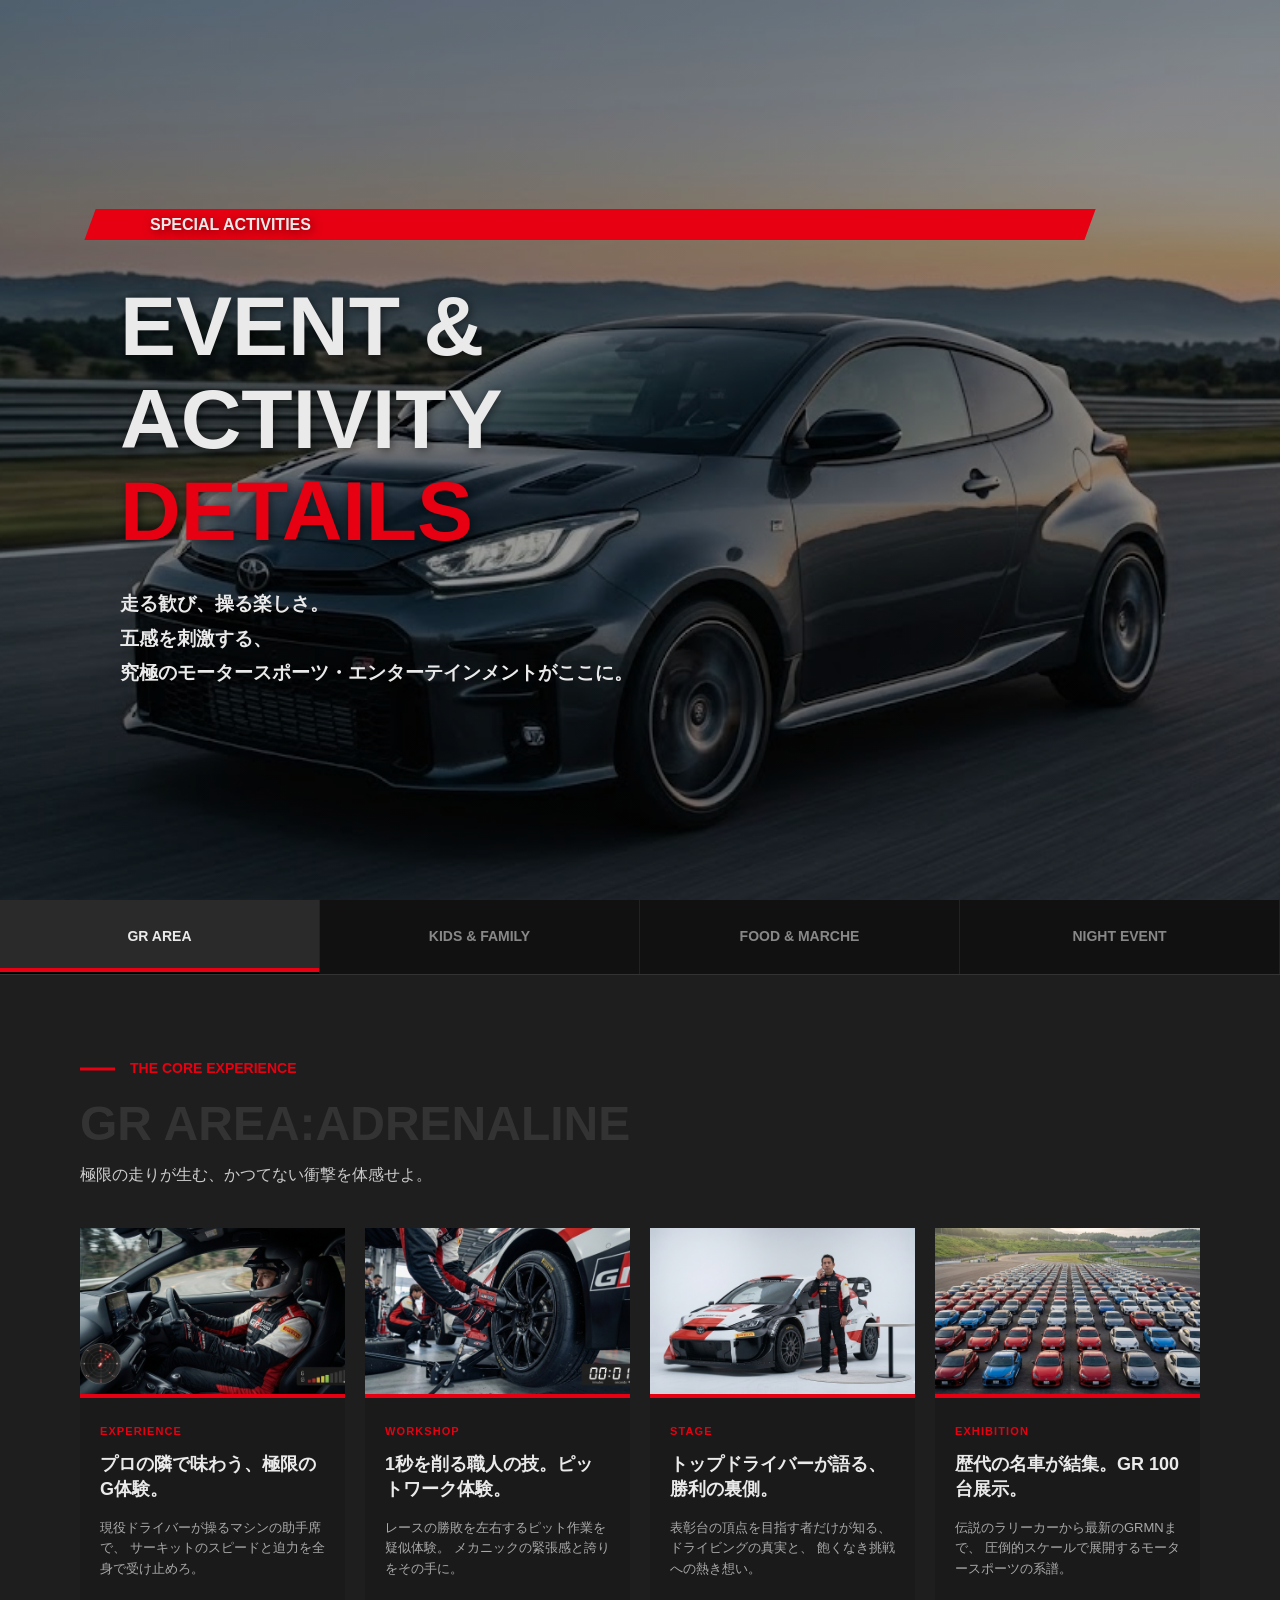
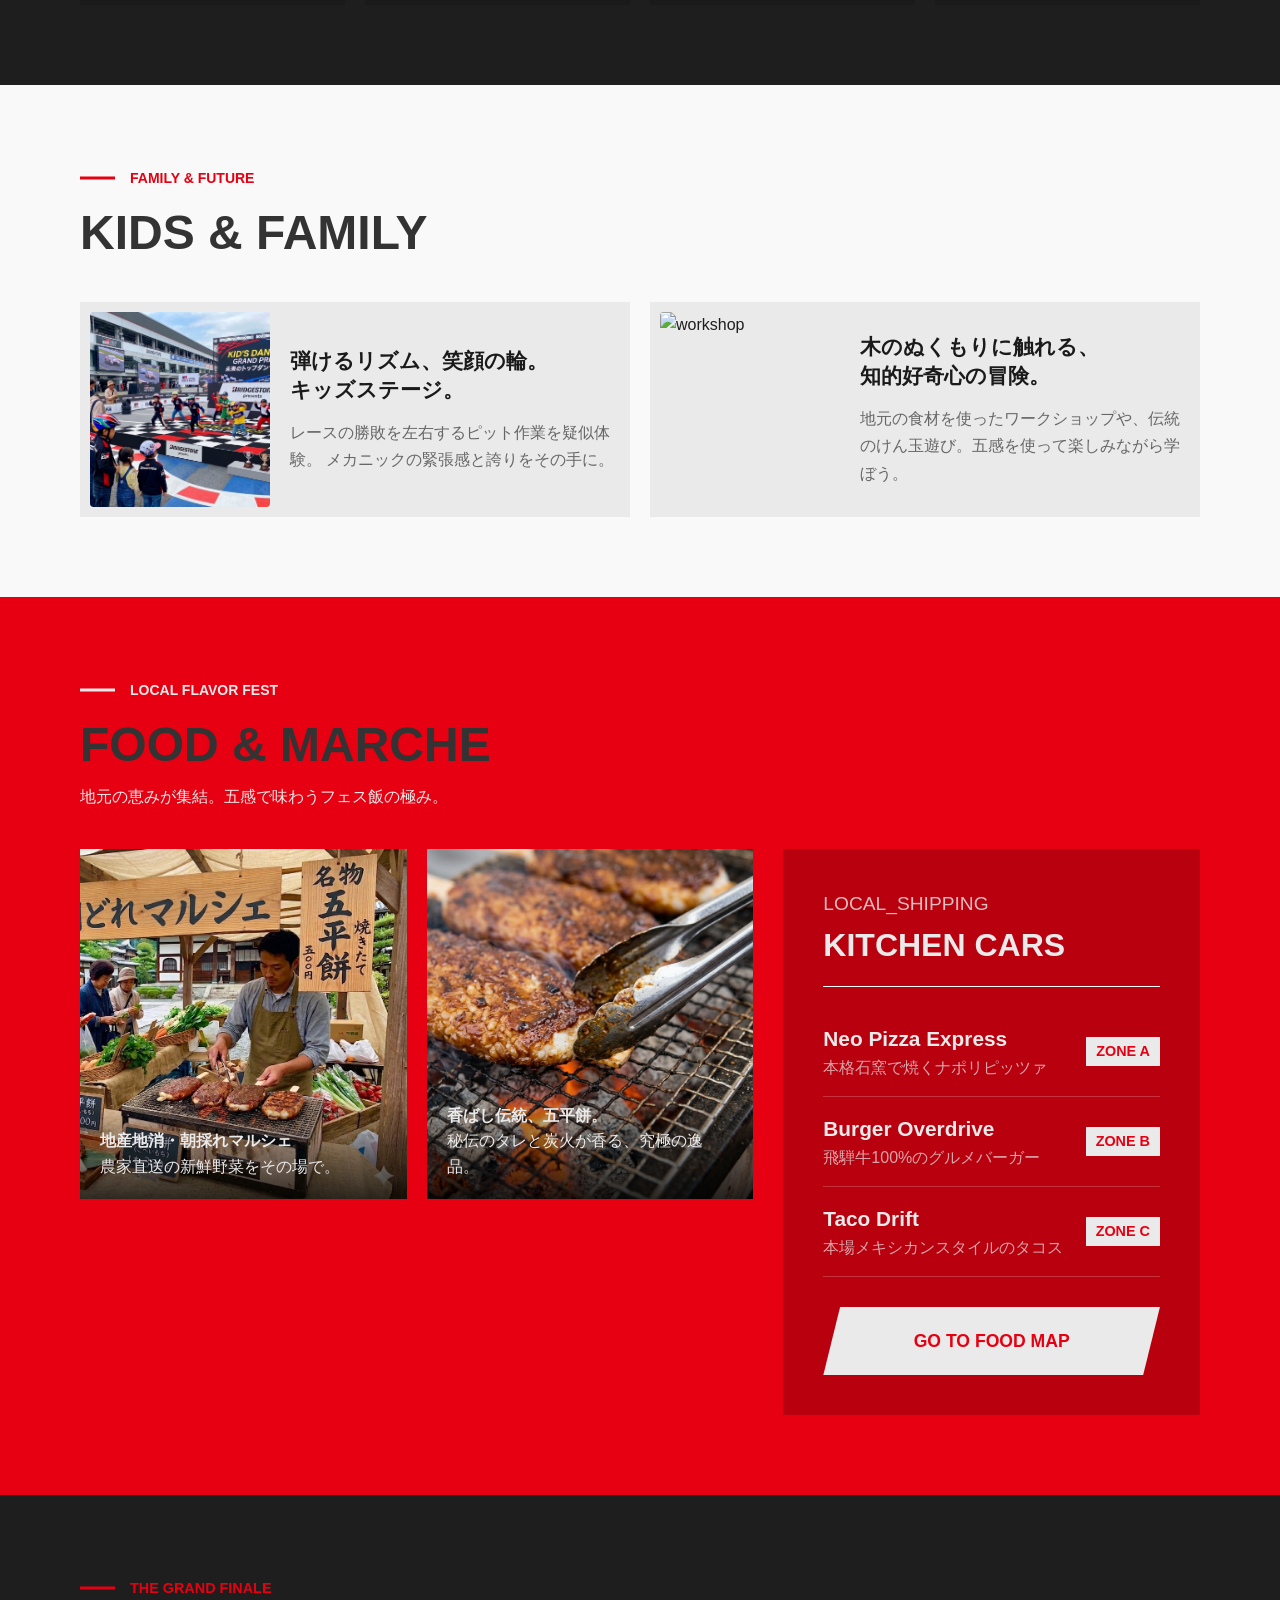
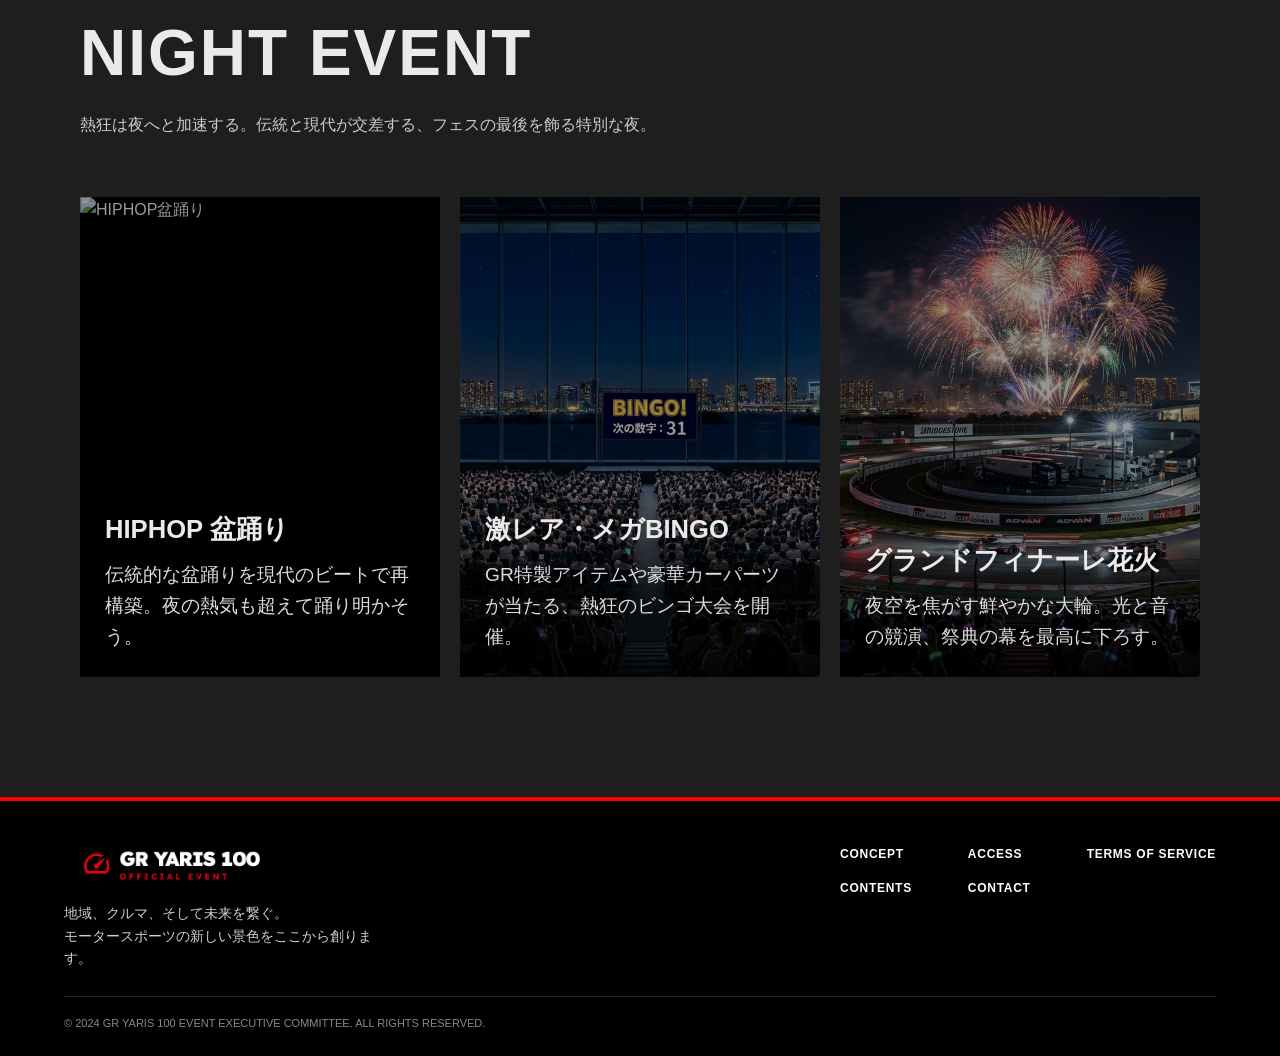
==== commit ebe051d5: "footerのhtml,cssを変更しました。" ====
--- a/カーイベント/event.html
+++ b/カーイベント/event.html
@@ -276,17 +276,17 @@
                     <div class="footer__col">
                         <a href="#">CONCEPT</a>
                         <a href="#">CONTENTS</a>
-                        <a href="#">NEWS</a>
+                        
                     </div>
                     <div class="footer__col">
                         <a href="#">ACCESS</a>
                         <a href="#">CONTACT</a>
-                        <a href="#">FAQ</a>
+                        
                     </div>
                     <div class="footer__col">
-                        <a href="#">PRIVACY POLICY</a>
+                    
                         <a href="#">TERMS OF SERVICE</a>
-                        <a href="#">COOKIE POLICY</a>
+                        
                     </div>
                 </div>
             </div>
--- a/カーイベント/css/style.css
+++ b/カーイベント/css/style.css
@@ -24,6 +24,42 @@
     text-decoration: none;
     color: inherit;
 }
+
+.fade {
+    opacity: 0;
+    transform: translateY(40px);
+    transition: transform 0.8s ease, opacity 0.8s ease;
+    will-change: opacity, transform;
+}
+
+.fade.show {
+    opacity: 1;
+    transform: translateY(0);
+}
+
+.js-reveal {
+    opacity: 0;
+    transform: translateY(32px);
+    transition:
+        opacity 0.8s ease,
+        transform 0.8s ease;
+    will-change: opacity, transform;
+}
+
+.js-reveal.is-visible {
+    opacity: 1;
+    transform: translateY(0);
+}
+
+.js-reveal--sm {
+    transform: translateY(20px);
+}
+
+.delay-01 { transition-delay: 0.08s; }
+.delay-02 { transition-delay: 0.16s; }
+.delay-03 { transition-delay: 0.24s; }
+.delay-04 { transition-delay: 0.32s; }
+.delay-05 { transition-delay: 0.40s; }
 
 .header {
     position: fixed;
@@ -96,6 +132,22 @@
     max-width: 1200px;
     margin: 0 auto;
     padding: 152px 24px 80px;
+}
+
+.fv__label,
+.fv__title,
+.fv__date,
+.fv__buttons {
+    opacity: 0;
+    transform: translateY(20px);
+    animation: fadeUp 1s ease forwards;
+}
+
+@keyframes fadeUp {
+    to {
+        opacity: 1;
+        transform: translateY(0);
+    }
 }
 
 .fv__label {
@@ -107,6 +159,7 @@
     font-size: 12px;
     font-weight: 700;
     letter-spacing: 0.08em;
+    animation-delay: 0.2s
 }
 
 .fv__title {
@@ -115,6 +168,7 @@
     line-height: 1.2;
     font-weight: 900;
     margin-bottom: 28px;
+    animation-delay: 0.4s
 }
 
 .fv__title span {
@@ -129,6 +183,7 @@
     font-weight: 900;
     line-height: 1.2;
     border-left: solid 12px #ff0000;
+    animation-delay: 0.6s
 }
 
 .fv__date small {
@@ -142,6 +197,7 @@
 .fv__buttons {
     display: flex;
     gap: 16px;
+    animation-delay: 0.8s
 }
 
 .fv__btn {
@@ -195,6 +251,7 @@
 }
 
 .section-title {
+    color: #333333;
     font-size: 52px;
     font-weight: 900;
     line-height: 1.2;
@@ -206,6 +263,7 @@
 
 .section-title--center {
     text-align: center;
+    margin-bottom: 36px;
 }
 
 .concept {
@@ -219,6 +277,7 @@
     position: absolute;
     top: 0;
     left: 0;
+    right: 0;
     font-size: 240px;
     text-align: center;
     font-weight: 900;
@@ -311,10 +370,253 @@
     gap: 18px;
 }
 
+.contents__item {
+    position: relative;
+    overflow: hidden;
+    height: 360px;
+    border-radius: 4px;
+    transition: transform 0.3s ease;
+}
+
+.contents__item::after {
+    content: "";
+    position: absolute;
+    inset: 0;
+    background: linear-gradient(to top,
+            rgba(0, 0, 0, 0.55) 0%,
+            rgba(0, 0, 0, 0.15) 45%,
+            rgba(0, 0, 0, 0.05) 100%);
+    z-index: 1;
+}
+
+.contents__item:hover {
+    transform: translateY(-10px) scale(1.02);
+}
+
+.contents__item:hover .contents__btn {
+    opacity: 1;
+    transform: translateY(0);
+}
+
 .contents__item img {
-    aspect-ratio: 1 / 1.15;
+    display: block;
+    width: 100%;
+    height: 100%;
     object-fit: cover;
-}
+    transition: 0.4s;
+}
+
+.contents__item:hover img {
+    transform: scale(1.1);
+}
+
+.contents__label {
+    position: absolute;
+    left: 18px;
+    bottom: 92px;
+    background: #ff3b1f;
+    color: #fff;
+    font-size: 12px;
+    font-weight: 800;
+    line-height: 1;
+    padding: 8px 12px;
+    z-index: 2;
+}
+
+.contents__text {
+    position: absolute;
+    left: 18px;
+    bottom: 18px;
+    color: #fff;
+    font-size: 28px;
+    font-weight: 900;
+    line-height: 1.2;
+    z-index: 2;
+}
+
+.contents__overlay {
+    position: absolute;
+    inset: 0;
+    background: rgba(0, 0, 0, 0.55);
+    display: flex;
+    justify-content: center;
+    align-items: center;
+    opacity: 0;
+    transition: 0.3s;
+    z-index: 3;
+}
+
+.contents__item:hover .contents__overlay {
+    opacity: 1;
+}
+
+.contents__btn {
+    padding: 12px 28px;
+    color: #fff;
+    font-size: 15px;
+    font-weight: 700;
+    text-shadow: 0 2px 6px rgba(0, 0, 0, 0.6);
+    letter-spacing: 0.1em;
+    transition: 0.3s;
+    opacity: 0;
+    transform: translateY(10px);
+}
+
+.schedule {
+    background: #f3f4f6;
+    padding: 110px 0 80px;
+    overflow: hidden;
+}
+
+.schedule__inner {
+    max-width: 1040px;
+    margin: 0 auto;
+    padding: 0 24px;
+}
+
+.schedule__label {
+    color: #b3261e;
+    font-size: 14px;
+    font-weight: 800;
+    letter-spacing: 0.12em;
+    text-align: center;
+    margin-bottom: 14px;
+}
+
+.schedule__title {
+    font-size: 56px;
+    font-weight: 800;
+    color: #1f2430;
+    text-align: center;
+    margin-bottom: 64px;
+    line-height: 1.2;
+}
+
+.schedule__list {
+    position: relative;
+    display: flex;
+    flex-direction: column;
+    gap: 22px;
+    padding-left: 64px;
+}
+
+/* ベースの縦ライン */
+.schedule__line {
+    position: absolute;
+    top: 10px;
+    bottom: 10px;
+    left: 30px;
+    width: 2px;
+    background: #d2d7dd;
+    border-radius: 999px;
+}
+
+/* スクロール連動で伸びる赤ライン */
+.schedule__progress {
+    position: absolute;
+    top: 10px;
+    left: 30px;
+    width: 2px;
+    height: 0;
+    background: linear-gradient(180deg, #ff1a1a 0%, #d90015 100%);
+    border-radius: 999px;
+    box-shadow: 0 0 10px rgba(230, 0, 18, 0.18);
+    transition: height 0.12s linear;
+}
+
+.schedule__item {
+    position: relative;
+    display: grid;
+    grid-template-columns: 140px 1fr;
+    align-items: start;
+    gap: 28px;
+    background: #ffffff;
+    border: 1px solid #e3e6ea;
+    border-radius: 24px;
+    padding: 30px 32px 30px 32px;
+    box-shadow: 0 8px 28px rgba(16, 24, 40, 0.05);
+}
+
+/* 左端の赤アクセントは控えめに残す */
+.schedule__item::before {
+    content: "";
+    position: absolute;
+    left: 0;
+    top: 16px;
+    bottom: 16px;
+    width: 6px;
+    background: #e60012;
+    border-top-left-radius: 999px;
+    border-bottom-left-radius: 999px;
+    opacity: 0.95;
+}
+
+/* タイムライン上の丸 */
+.schedule__marker {
+    position: absolute;
+    left: -43px;
+    top: 42px;
+    width: 22px;
+    height: 22px;
+    border-radius: 50%;
+    background: #ffffff;
+    border: 4px solid #d2d7dd;
+    z-index: 2;
+    transition:
+        border-color 0.35s ease,
+        box-shadow 0.35s ease,
+        background-color 0.35s ease,
+        transform 0.35s ease;
+}
+
+/* 表示された項目は赤くする */
+.schedule__item.is-visible .schedule__marker {
+    border-color: #e60012;
+    background: #ffffff;
+    box-shadow: 0 0 0 6px rgba(230, 0, 18, 0.10);
+    transform: scale(1.03);
+}
+
+.schedule__time {
+    font-size: 42px;
+    font-weight: 800;
+    line-height: 1;
+    color: #20242d;
+    letter-spacing: -0.02em;
+    padding-top: 4px;
+}
+
+.schedule__content {
+    flex: 1;
+}
+
+.schedule__category {
+    font-size: 13px;
+    font-weight: 800;
+    letter-spacing: 0.14em;
+    color: #b3261e;
+    margin-bottom: 10px;
+}
+
+.schedule__heading {
+    font-size: 31px;
+    font-weight: 900;
+    line-height: 1.35;
+    color: #20242d;
+    margin-bottom: 10px;
+}
+
+.schedule__desc {
+    font-size: 15px;
+    line-height: 1.8;
+    color: #5b616b;
+}
+
+/* 少しだけ順番に出る感じを強化 */
+.schedule .js-reveal {
+    transition-duration: 0.72s;
+}
+
 
 .access {
     background: #000000;
@@ -516,6 +818,76 @@
     .access__box h3 {
         font-size: 22px;
     }
+
+        .schedule {
+        padding: 80px 0 88px;
+    }
+
+    .schedule__inner {
+        padding: 0 16px;
+    }
+
+    .schedule__label {
+        font-size: 12px;
+        margin-bottom: 10px;
+    }
+
+    .schedule__title {
+        font-size: 34px;
+        margin-bottom: 40px;
+    }
+
+    .schedule__list {
+        gap: 16px;
+        padding-left: 34px;
+    }
+
+    .schedule__line,
+    .schedule__progress {
+        left: 12px;
+    }
+
+    .schedule__item {
+        grid-template-columns: 1fr;
+        gap: 12px;
+        padding: 22px 18px 22px 18px;
+        border-radius: 18px;
+    }
+
+    .schedule__marker {
+        left: -33px;
+        top: 28px;
+        width: 18px;
+        height: 18px;
+        border-width: 3px;
+    }
+
+    .schedule__item::before {
+        top: 12px;
+        bottom: 12px;
+        width: 5px;
+    }
+
+    .schedule__time {
+        font-size: 30px;
+        padding-top: 0;
+    }
+
+    .schedule__category {
+        font-size: 11px;
+        margin-bottom: 6px;
+    }
+
+    .schedule__heading {
+        font-size: 21px;
+        margin-bottom: 8px;
+    }
+
+    .schedule__desc {
+        font-size: 13px;
+        line-height: 1.7;
+    }
+
 
     .sponsor__grid {
         grid-template-columns: repeat(2, 1fr);
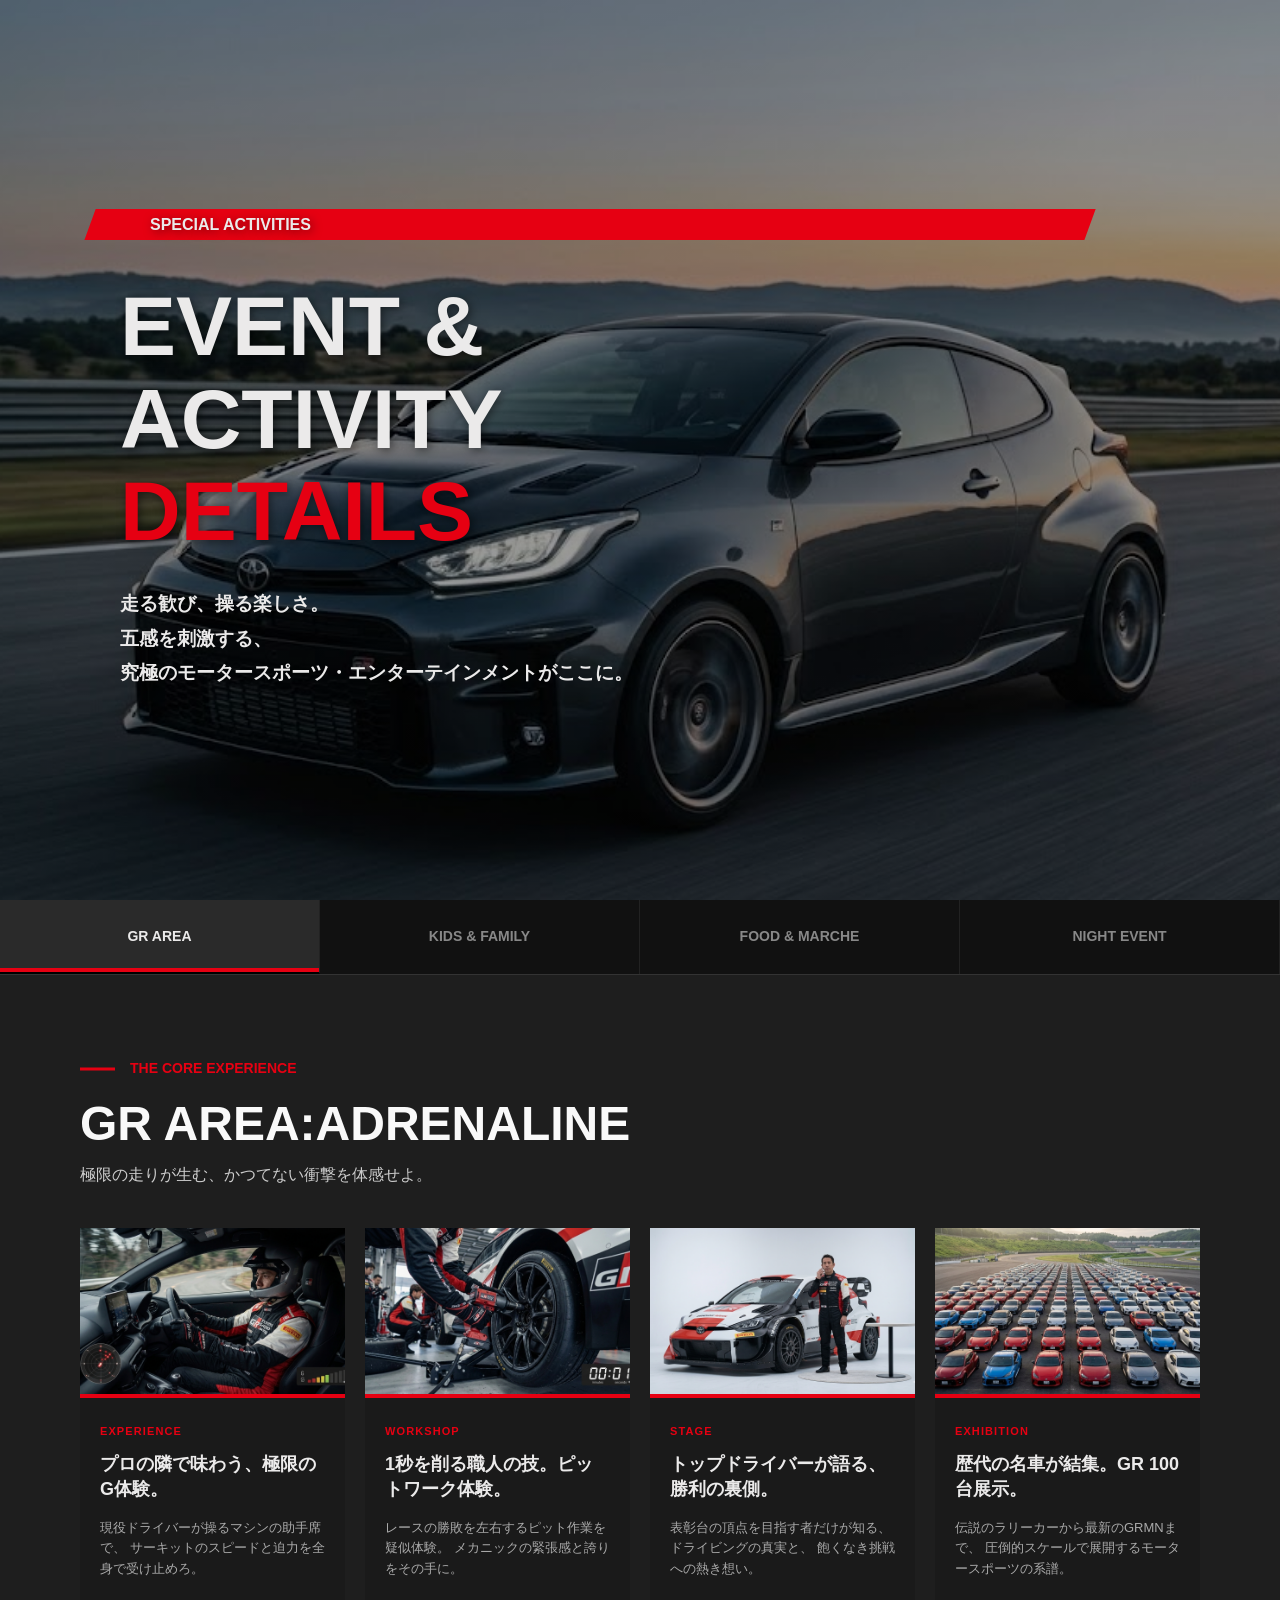
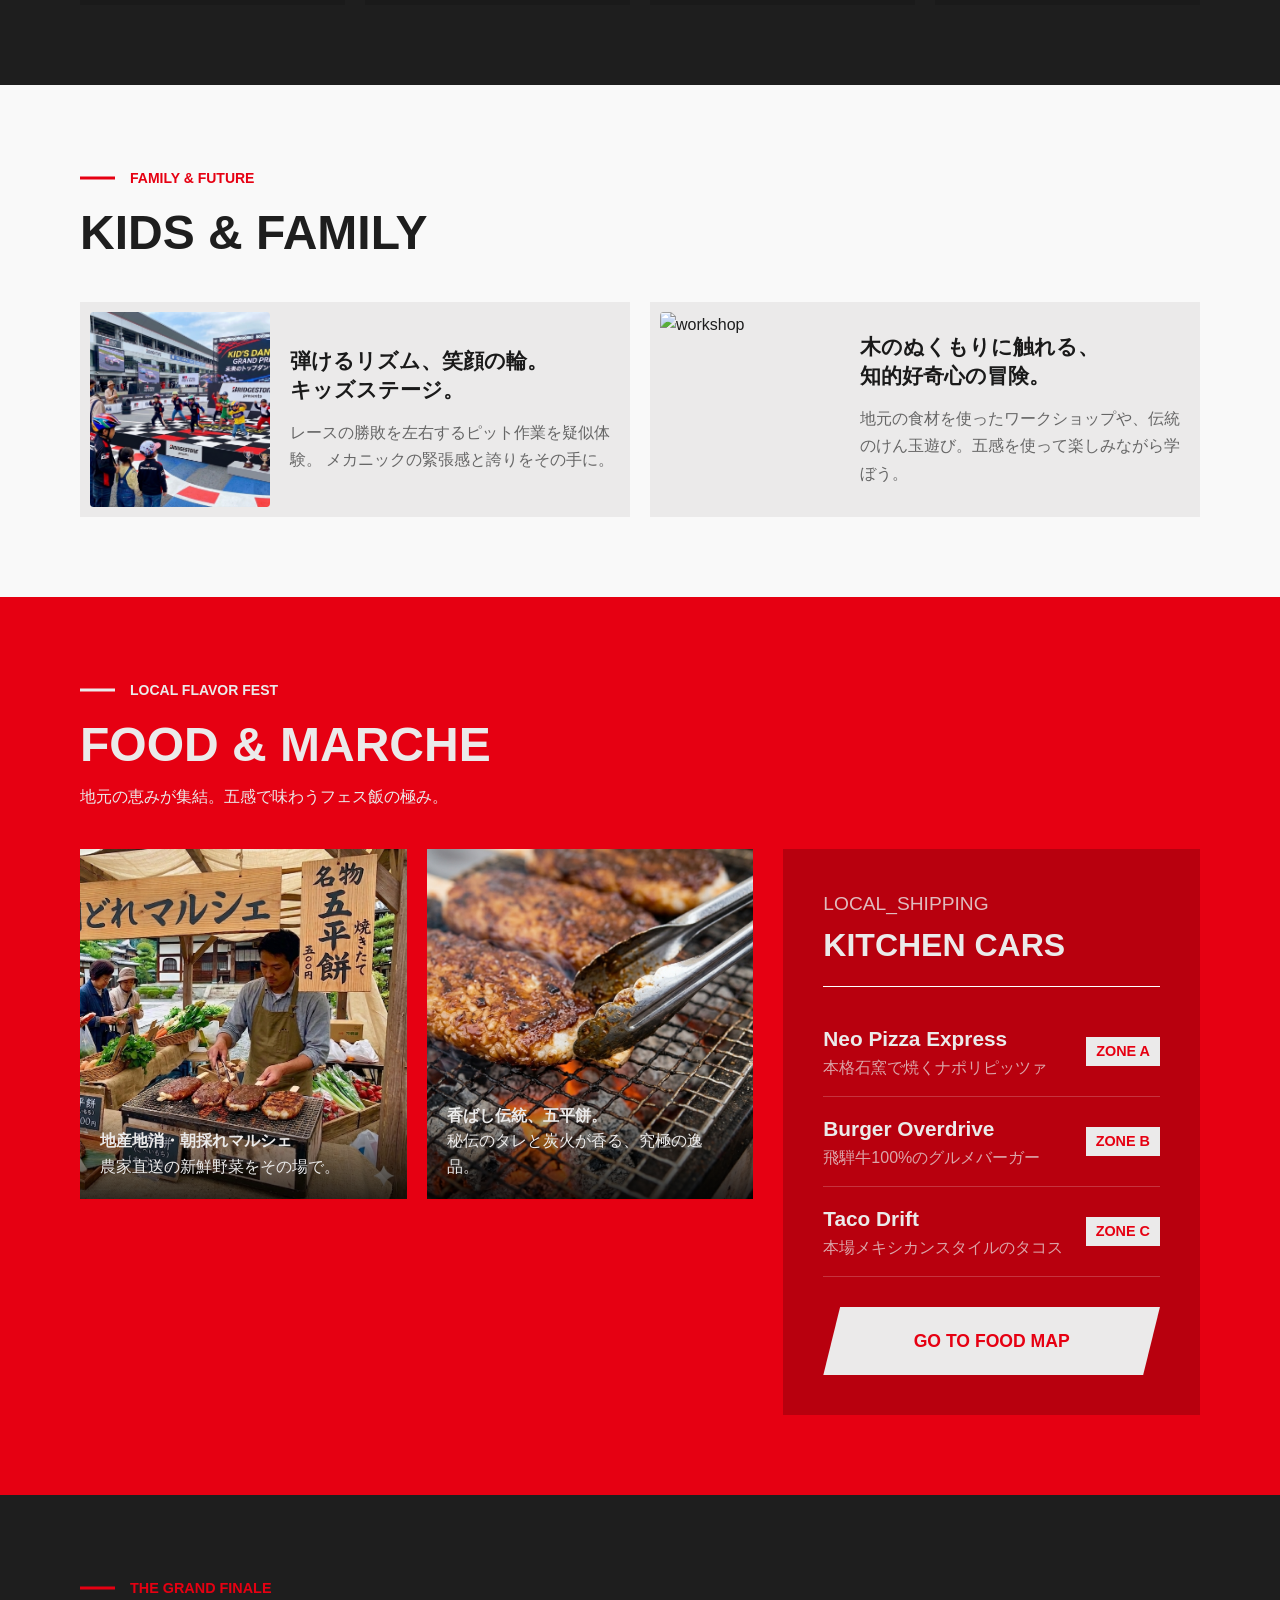
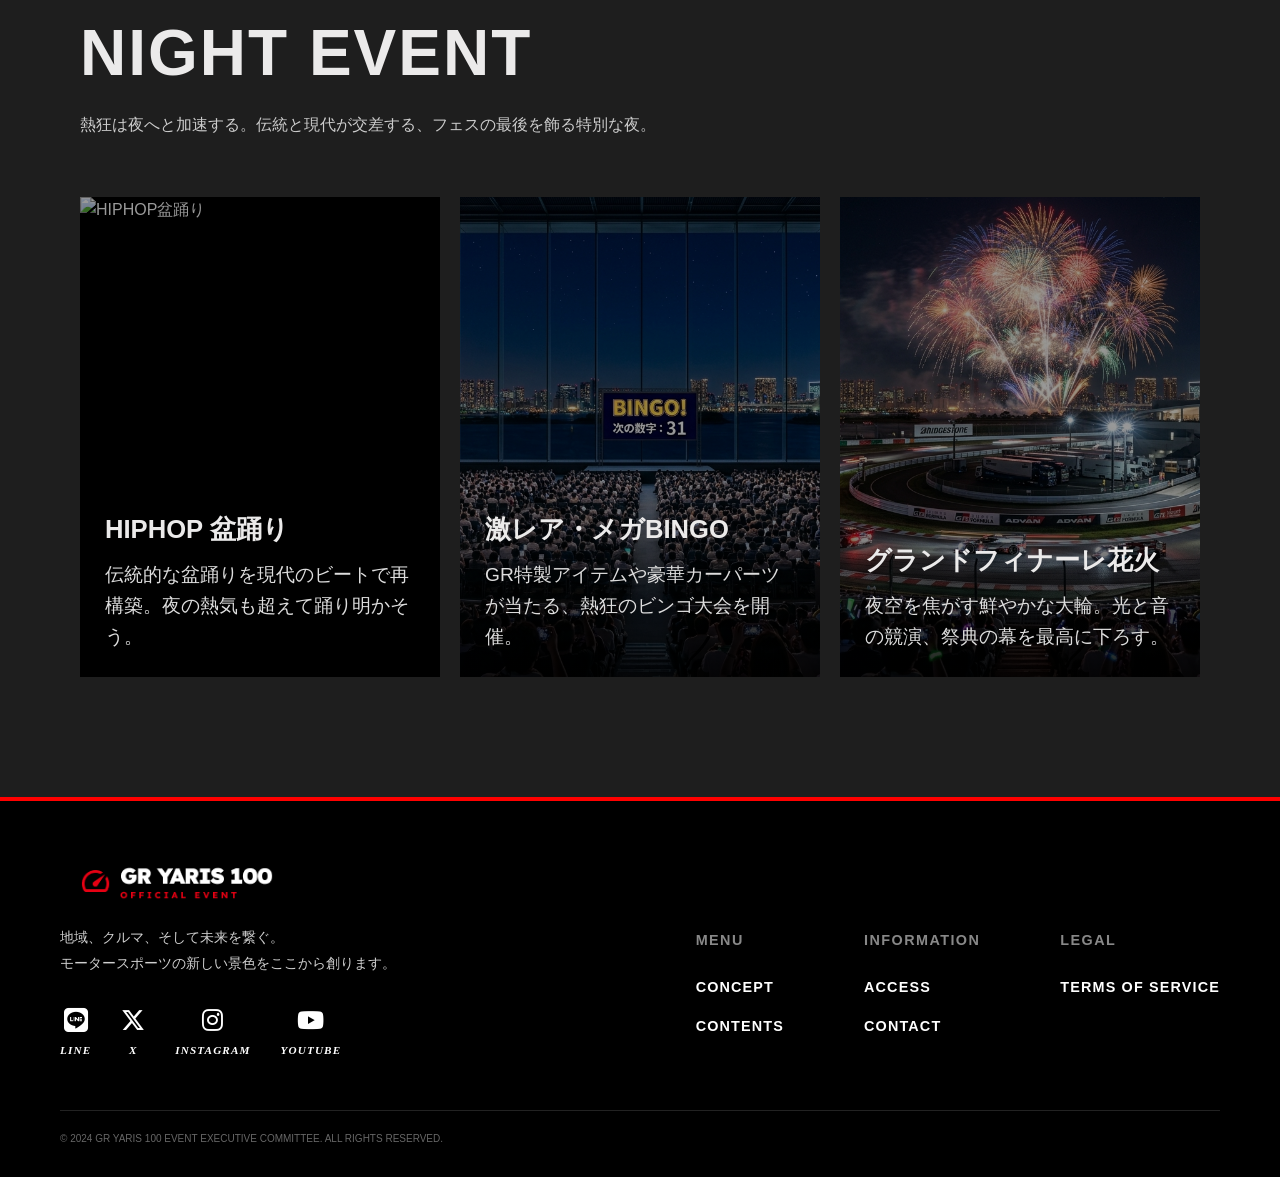
==== commit 6d68b18c: "自分の作業を一旦保存" ====
--- a/カーイベント/event.html
+++ b/カーイベント/event.html
@@ -16,6 +16,7 @@
     <meta http-equiv="X-UA-Compatible" content="IE=edge">
     <meta name="viewport" content="width=device-width, initial-scale=1.0">
     <link rel="stylesheet" href="https://unpkg.com/ress/dist/ress.min.css">
+    <link rel="stylesheet" href="https://cdnjs.cloudflare.com/ajax/libs/font-awesome/6.5.1/css/all.min.css">
     <link rel="stylesheet" href="css/style.css">
     <title>GR YARIS 100</title>
 </head>
@@ -265,28 +266,49 @@
         <div class="footer__inner">
             <div class="footer__top">
                 <div class="footer__brand">
-                    <img src="img/logo.png" alt="logo" class="header__logo-img">
+                    <img src="img/logo.png" alt="GR YARIS 100" class="footer__logo-img">
                     <p class="footer__text">
                         地域、クルマ、そして未来を繋ぐ。<br />
                         モータースポーツの新しい景色をここから創ります。
                     </p>
+                    <div class="footer__sns">
+                        <a href="https://line.me" class="sns-link --line" target="_blank"
+                            rel="noopener noreferrer">
+                            <i class="fa-brands fa-line"></i>
+                            <span class="sns-label">LINE</span>
+                        </a>
+                        <a href="https://x.com" class="sns-link --x" target="_blank" rel="noopener noreferrer">
+                            <i class="fa-brands fa-x-twitter"></i>
+                            <span class="sns-label">X</span>
+                        </a>
+                        <a href="https://instagram.com" class="sns-link --instagram" target="_blank"
+                            rel="noopener noreferrer">
+                            <i class="fa-brands fa-instagram"></i>
+                            <span class="sns-label">INSTAGRAM</span>
+                        </a>
+                        <a href="https://youtube.com" class="sns-link --youtube" target="_blank"
+                            rel="noopener noreferrer">
+                            <i class="fa-brands fa-youtube"></i>
+                            <span class="sns-label">YOUTUBE</span>
+                        </a>
+                    </div>
                 </div>
 
                 <div class="footer__links">
                     <div class="footer__col">
+                        <p class="footer__col-title">MENU</p>
                         <a href="#">CONCEPT</a>
                         <a href="#">CONTENTS</a>
-                        
                     </div>
                     <div class="footer__col">
+                        <p class="footer__col-title">INFORMATION</p>
                         <a href="#">ACCESS</a>
                         <a href="#">CONTACT</a>
-                        
                     </div>
                     <div class="footer__col">
-                    
+                        <p class="footer__col-title">LEGAL</p>
                         <a href="#">TERMS OF SERVICE</a>
-                        
+
                     </div>
                 </div>
             </div>
--- a/カーイベント/css/style.css
+++ b/カーイベント/css/style.css
@@ -24,42 +24,6 @@
     text-decoration: none;
     color: inherit;
 }
-
-.fade {
-    opacity: 0;
-    transform: translateY(40px);
-    transition: transform 0.8s ease, opacity 0.8s ease;
-    will-change: opacity, transform;
-}
-
-.fade.show {
-    opacity: 1;
-    transform: translateY(0);
-}
-
-.js-reveal {
-    opacity: 0;
-    transform: translateY(32px);
-    transition:
-        opacity 0.8s ease,
-        transform 0.8s ease;
-    will-change: opacity, transform;
-}
-
-.js-reveal.is-visible {
-    opacity: 1;
-    transform: translateY(0);
-}
-
-.js-reveal--sm {
-    transform: translateY(20px);
-}
-
-.delay-01 { transition-delay: 0.08s; }
-.delay-02 { transition-delay: 0.16s; }
-.delay-03 { transition-delay: 0.24s; }
-.delay-04 { transition-delay: 0.32s; }
-.delay-05 { transition-delay: 0.40s; }
 
 .header {
     position: fixed;
@@ -132,22 +96,6 @@
     max-width: 1200px;
     margin: 0 auto;
     padding: 152px 24px 80px;
-}
-
-.fv__label,
-.fv__title,
-.fv__date,
-.fv__buttons {
-    opacity: 0;
-    transform: translateY(20px);
-    animation: fadeUp 1s ease forwards;
-}
-
-@keyframes fadeUp {
-    to {
-        opacity: 1;
-        transform: translateY(0);
-    }
 }
 
 .fv__label {
@@ -159,7 +107,6 @@
     font-size: 12px;
     font-weight: 700;
     letter-spacing: 0.08em;
-    animation-delay: 0.2s
 }
 
 .fv__title {
@@ -168,7 +115,6 @@
     line-height: 1.2;
     font-weight: 900;
     margin-bottom: 28px;
-    animation-delay: 0.4s
 }
 
 .fv__title span {
@@ -183,7 +129,6 @@
     font-weight: 900;
     line-height: 1.2;
     border-left: solid 12px #ff0000;
-    animation-delay: 0.6s
 }
 
 .fv__date small {
@@ -197,7 +142,6 @@
 .fv__buttons {
     display: flex;
     gap: 16px;
-    animation-delay: 0.8s
 }
 
 .fv__btn {
@@ -251,7 +195,6 @@
 }
 
 .section-title {
-    color: #333333;
     font-size: 52px;
     font-weight: 900;
     line-height: 1.2;
@@ -263,7 +206,6 @@
 
 .section-title--center {
     text-align: center;
-    margin-bottom: 36px;
 }
 
 .concept {
@@ -277,7 +219,6 @@
     position: absolute;
     top: 0;
     left: 0;
-    right: 0;
     font-size: 240px;
     text-align: center;
     font-weight: 900;
@@ -370,253 +311,10 @@
     gap: 18px;
 }
 
-.contents__item {
-    position: relative;
-    overflow: hidden;
-    height: 360px;
-    border-radius: 4px;
-    transition: transform 0.3s ease;
-}
-
-.contents__item::after {
-    content: "";
-    position: absolute;
-    inset: 0;
-    background: linear-gradient(to top,
-            rgba(0, 0, 0, 0.55) 0%,
-            rgba(0, 0, 0, 0.15) 45%,
-            rgba(0, 0, 0, 0.05) 100%);
-    z-index: 1;
-}
-
-.contents__item:hover {
-    transform: translateY(-10px) scale(1.02);
-}
-
-.contents__item:hover .contents__btn {
-    opacity: 1;
-    transform: translateY(0);
-}
-
 .contents__item img {
-    display: block;
-    width: 100%;
-    height: 100%;
+    aspect-ratio: 1 / 1.15;
     object-fit: cover;
-    transition: 0.4s;
-}
-
-.contents__item:hover img {
-    transform: scale(1.1);
-}
-
-.contents__label {
-    position: absolute;
-    left: 18px;
-    bottom: 92px;
-    background: #ff3b1f;
-    color: #fff;
-    font-size: 12px;
-    font-weight: 800;
-    line-height: 1;
-    padding: 8px 12px;
-    z-index: 2;
-}
-
-.contents__text {
-    position: absolute;
-    left: 18px;
-    bottom: 18px;
-    color: #fff;
-    font-size: 28px;
-    font-weight: 900;
-    line-height: 1.2;
-    z-index: 2;
-}
-
-.contents__overlay {
-    position: absolute;
-    inset: 0;
-    background: rgba(0, 0, 0, 0.55);
-    display: flex;
-    justify-content: center;
-    align-items: center;
-    opacity: 0;
-    transition: 0.3s;
-    z-index: 3;
-}
-
-.contents__item:hover .contents__overlay {
-    opacity: 1;
-}
-
-.contents__btn {
-    padding: 12px 28px;
-    color: #fff;
-    font-size: 15px;
-    font-weight: 700;
-    text-shadow: 0 2px 6px rgba(0, 0, 0, 0.6);
-    letter-spacing: 0.1em;
-    transition: 0.3s;
-    opacity: 0;
-    transform: translateY(10px);
-}
-
-.schedule {
-    background: #f3f4f6;
-    padding: 110px 0 80px;
-    overflow: hidden;
-}
-
-.schedule__inner {
-    max-width: 1040px;
-    margin: 0 auto;
-    padding: 0 24px;
-}
-
-.schedule__label {
-    color: #b3261e;
-    font-size: 14px;
-    font-weight: 800;
-    letter-spacing: 0.12em;
-    text-align: center;
-    margin-bottom: 14px;
-}
-
-.schedule__title {
-    font-size: 56px;
-    font-weight: 800;
-    color: #1f2430;
-    text-align: center;
-    margin-bottom: 64px;
-    line-height: 1.2;
-}
-
-.schedule__list {
-    position: relative;
-    display: flex;
-    flex-direction: column;
-    gap: 22px;
-    padding-left: 64px;
-}
-
-/* ベースの縦ライン */
-.schedule__line {
-    position: absolute;
-    top: 10px;
-    bottom: 10px;
-    left: 30px;
-    width: 2px;
-    background: #d2d7dd;
-    border-radius: 999px;
-}
-
-/* スクロール連動で伸びる赤ライン */
-.schedule__progress {
-    position: absolute;
-    top: 10px;
-    left: 30px;
-    width: 2px;
-    height: 0;
-    background: linear-gradient(180deg, #ff1a1a 0%, #d90015 100%);
-    border-radius: 999px;
-    box-shadow: 0 0 10px rgba(230, 0, 18, 0.18);
-    transition: height 0.12s linear;
-}
-
-.schedule__item {
-    position: relative;
-    display: grid;
-    grid-template-columns: 140px 1fr;
-    align-items: start;
-    gap: 28px;
-    background: #ffffff;
-    border: 1px solid #e3e6ea;
-    border-radius: 24px;
-    padding: 30px 32px 30px 32px;
-    box-shadow: 0 8px 28px rgba(16, 24, 40, 0.05);
-}
-
-/* 左端の赤アクセントは控えめに残す */
-.schedule__item::before {
-    content: "";
-    position: absolute;
-    left: 0;
-    top: 16px;
-    bottom: 16px;
-    width: 6px;
-    background: #e60012;
-    border-top-left-radius: 999px;
-    border-bottom-left-radius: 999px;
-    opacity: 0.95;
-}
-
-/* タイムライン上の丸 */
-.schedule__marker {
-    position: absolute;
-    left: -43px;
-    top: 42px;
-    width: 22px;
-    height: 22px;
-    border-radius: 50%;
-    background: #ffffff;
-    border: 4px solid #d2d7dd;
-    z-index: 2;
-    transition:
-        border-color 0.35s ease,
-        box-shadow 0.35s ease,
-        background-color 0.35s ease,
-        transform 0.35s ease;
-}
-
-/* 表示された項目は赤くする */
-.schedule__item.is-visible .schedule__marker {
-    border-color: #e60012;
-    background: #ffffff;
-    box-shadow: 0 0 0 6px rgba(230, 0, 18, 0.10);
-    transform: scale(1.03);
-}
-
-.schedule__time {
-    font-size: 42px;
-    font-weight: 800;
-    line-height: 1;
-    color: #20242d;
-    letter-spacing: -0.02em;
-    padding-top: 4px;
-}
-
-.schedule__content {
-    flex: 1;
-}
-
-.schedule__category {
-    font-size: 13px;
-    font-weight: 800;
-    letter-spacing: 0.14em;
-    color: #b3261e;
-    margin-bottom: 10px;
-}
-
-.schedule__heading {
-    font-size: 31px;
-    font-weight: 900;
-    line-height: 1.35;
-    color: #20242d;
-    margin-bottom: 10px;
-}
-
-.schedule__desc {
-    font-size: 15px;
-    line-height: 1.8;
-    color: #5b616b;
-}
-
-/* 少しだけ順番に出る感じを強化 */
-.schedule .js-reveal {
-    transition-duration: 0.72s;
-}
-
+}
 
 .access {
     background: #000000;
@@ -689,56 +387,142 @@
     width: 100%;
 }
 
+/*footer*/
+/* --- Footer Base --- */
 .footer {
     background: #000000;
     border-top: 4px solid #ff0000;
-    padding: 44px 0 24px;
+    padding: 60px 0 30px; /* 少し余裕を持たせる */
+    color: #ffffff;
+}
+
+.footer__inner {
+    max-width: 1200px;
+    margin: 0 auto;
+    padding: 0 20px;
 }
 
 .footer__top {
     display: flex;
     justify-content: space-between;
-    gap: 48px;
-}
-
+    align-items: flex-start; 
+    gap: 60px;
+}
+
+/* --- Brand & SNS --- */
 .footer__brand {
-    max-width: 320px;
+    max-width: 350px;
+}
+
+.footer__logo-img {
+    height: 40px; /* ロゴのサイズ調整 */
+    width: auto;
 }
 
 .footer__text {
     color: #cfcfcf;
     font-size: 14px;
-    margin-top: 20px;
-}
-
+    line-height: 1.8;
+    margin-top: 24px;
+}
+
+/* SNS共通設定 */
+.footer__sns {
+    display: flex;
+    gap: 30px; /* アイコン同士の間隔 */
+    margin-top: 32px;
+}
+
+.sns-link {
+    display: flex;
+    flex-direction: column; /* 縦並びにする */
+    align-items: center;    /* 中央寄せ */
+    gap: 10px;              /* アイコンと文字の間隔 */
+    text-decoration: none;
+    transition: all 0.3s ease;
+}
+
+/* アイコンのサイズ */
+.sns-link i {
+    font-size: 24px;
+    color: #ffffff;
+    transition: color 0.3s ease;
+}
+
+/* ★カーレース風フォントの設定 */
+.sns-label {
+    color: #ffffff;
+    font-size: 0.7rem;
+    font-weight: bold;           /* 極太にして力強さを出す */
+    letter-spacing: 0.1em;      /* 文字間隔を広げて高級感を出す */
+    font-family: 'Arial Black', 'sans-serif'; /* 角張った太いフォント */
+    font-style: italic;         /* 斜体にしてスピード感を出す */
+    transition: color 0.3s ease;
+}
+
+/* --- ホバー演出 --- */
+.sns-link:hover {
+    transform: translateY(-3px) scale(1.05);
+}
+
+/* YouTubeなら赤、LINEなら緑のように個別に光らせる */
+.sns-link.--x:hover i, .sns-link.--x:hover .sns-label { color: #888888; }
+.sns-link.--instagram:hover i, .sns-link.--instagram:hover .sns-label { color: #e4405f; }
+.sns-link.--youtube:hover i, .sns-link.--youtube:hover .sns-label { color: #ff0000; }
+.sns-link.--line:hover i, .sns-link.--line:hover .sns-label { color: #06c755; }
+
+/* 光の輪（グロー効果） */
+.sns-link:hover i {
+    filter: drop-shadow(0 0 8px currentColor);
+}
+
+/* --- Links Area --- */
 .footer__links {
     display: flex;
-    gap: 56px;
+    gap: 80px;
+    margin-top: 68px;
 }
 
 .footer__col {
     display: flex;
     flex-direction: column;
-    gap: 14px;
+    gap: 16px;
+}
+
+.footer__col-title {
+    font-size: 0.9rem;
+    font-weight: 800;
+    color: #888888; /* 見出しは少し暗くしてメリハリを出す */
+    letter-spacing: 0.1em;
+    margin-bottom: 8px;
 }
 
 .footer__col a {
     color: #ffffff;
-    font-size: 12px;
+    font-size: 0.9rem;
     font-weight: 700;
-    letter-spacing: 0.06em;
-}
-
+    text-decoration: none;
+    letter-spacing: 0.08em;
+    transition: color 0.2s ease;
+}
+
+.footer__col a:hover {
+    color: #f36969; /* ホバーで赤く光る */
+}
+
+/* --- Bottom --- */
 .footer__bottom {
-    margin-top: 26px;
-    padding-top: 18px;
+    margin-top: 50px;
+    padding-top: 20px;
     border-top: 1px solid #222222;
+    text-align: left;
 }
 
 .footer__bottom p {
-    color: #888888;
-    font-size: 11px;
-}
+    color: #666666;
+    font-size: 10px;
+}
+
 
 @media (max-width: 768px) {
     .header__inner {
@@ -819,76 +603,6 @@
         font-size: 22px;
     }
 
-        .schedule {
-        padding: 80px 0 88px;
-    }
-
-    .schedule__inner {
-        padding: 0 16px;
-    }
-
-    .schedule__label {
-        font-size: 12px;
-        margin-bottom: 10px;
-    }
-
-    .schedule__title {
-        font-size: 34px;
-        margin-bottom: 40px;
-    }
-
-    .schedule__list {
-        gap: 16px;
-        padding-left: 34px;
-    }
-
-    .schedule__line,
-    .schedule__progress {
-        left: 12px;
-    }
-
-    .schedule__item {
-        grid-template-columns: 1fr;
-        gap: 12px;
-        padding: 22px 18px 22px 18px;
-        border-radius: 18px;
-    }
-
-    .schedule__marker {
-        left: -33px;
-        top: 28px;
-        width: 18px;
-        height: 18px;
-        border-width: 3px;
-    }
-
-    .schedule__item::before {
-        top: 12px;
-        bottom: 12px;
-        width: 5px;
-    }
-
-    .schedule__time {
-        font-size: 30px;
-        padding-top: 0;
-    }
-
-    .schedule__category {
-        font-size: 11px;
-        margin-bottom: 6px;
-    }
-
-    .schedule__heading {
-        font-size: 21px;
-        margin-bottom: 8px;
-    }
-
-    .schedule__desc {
-        font-size: 13px;
-        line-height: 1.7;
-    }
-
-
     .sponsor__grid {
         grid-template-columns: repeat(2, 1fr);
     }
@@ -900,11 +614,18 @@
 
     .footer__top {
         flex-direction: column;
-    }
-
+        align-items: flex-start; /* スマホでは左寄せに戻す */
+        gap: 50px;
+    }
+    
     .footer__links {
-        flex-direction: column;
-        gap: 24px;
+        gap: 40px;
+        flex-wrap: wrap;
+        margin-top: 10px;
+    }
+    
+    .footer__col {
+        min-width: 140px;
     }
 }
 
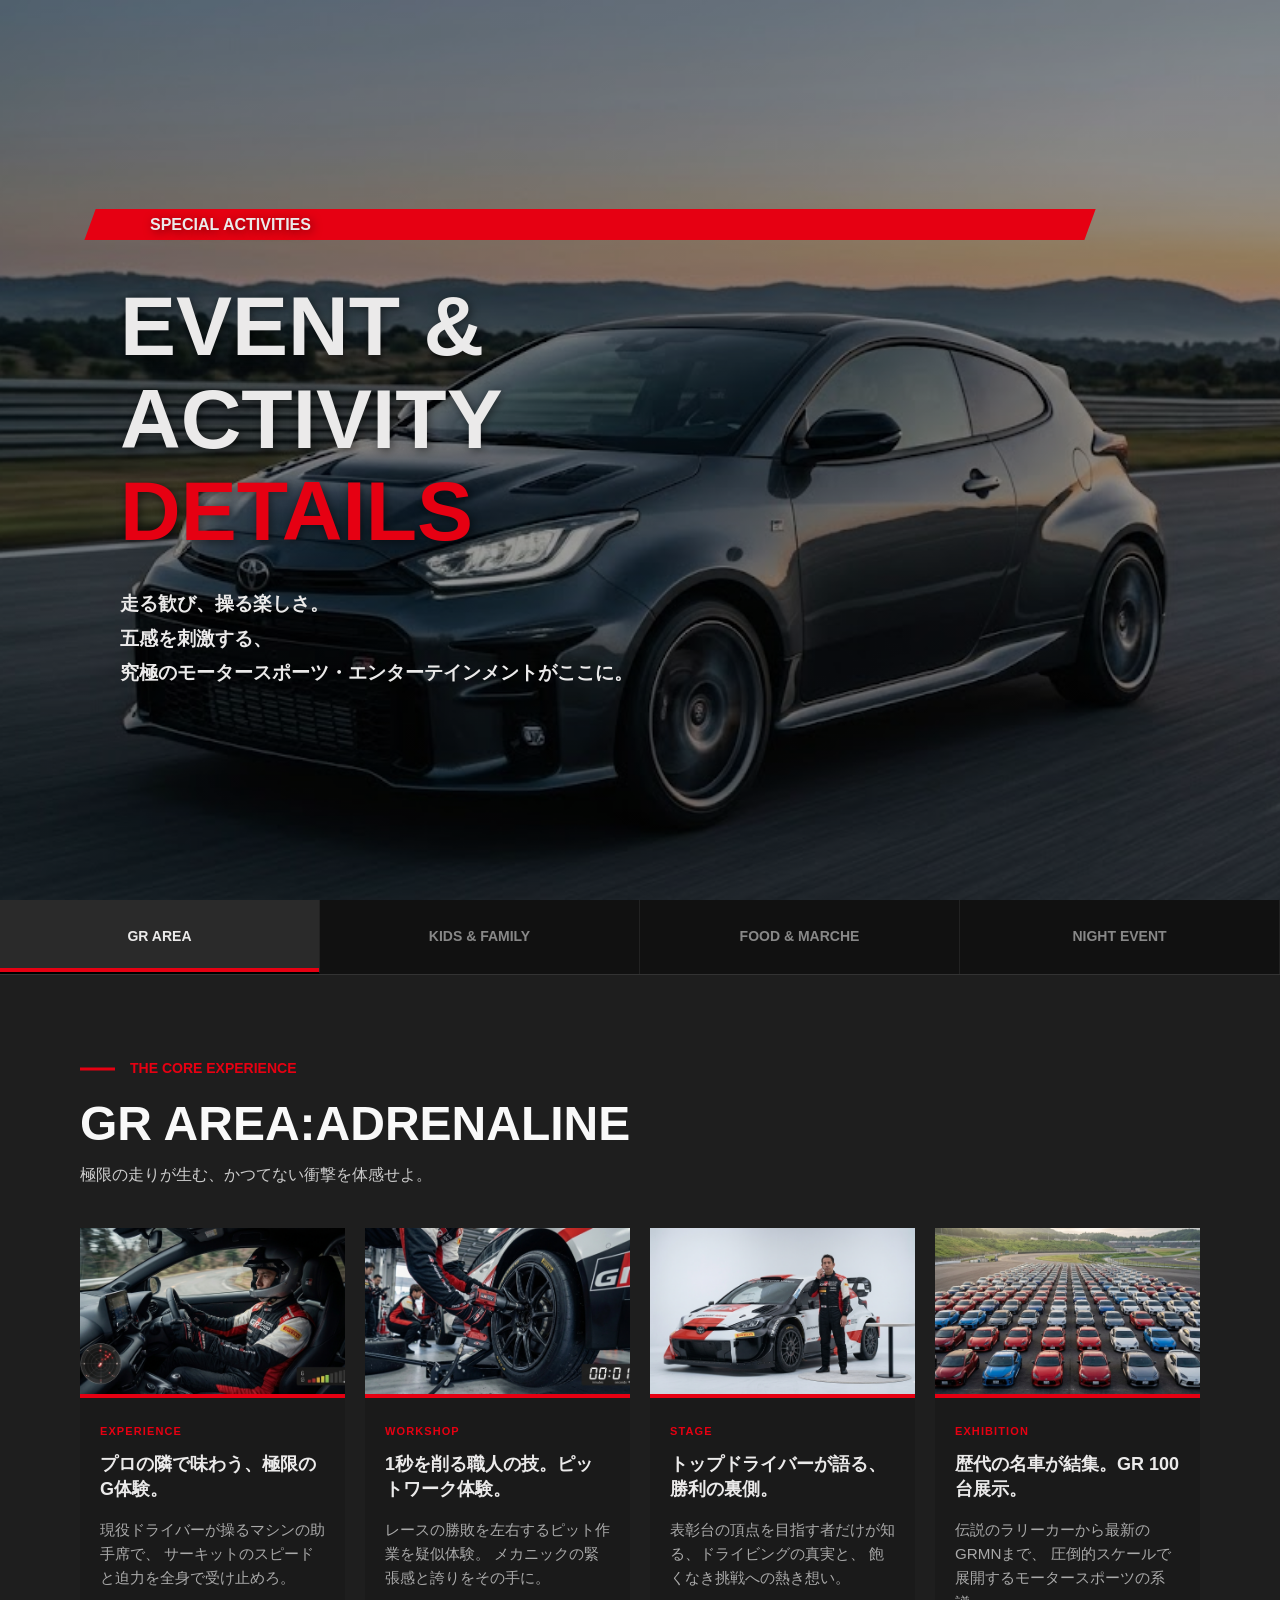
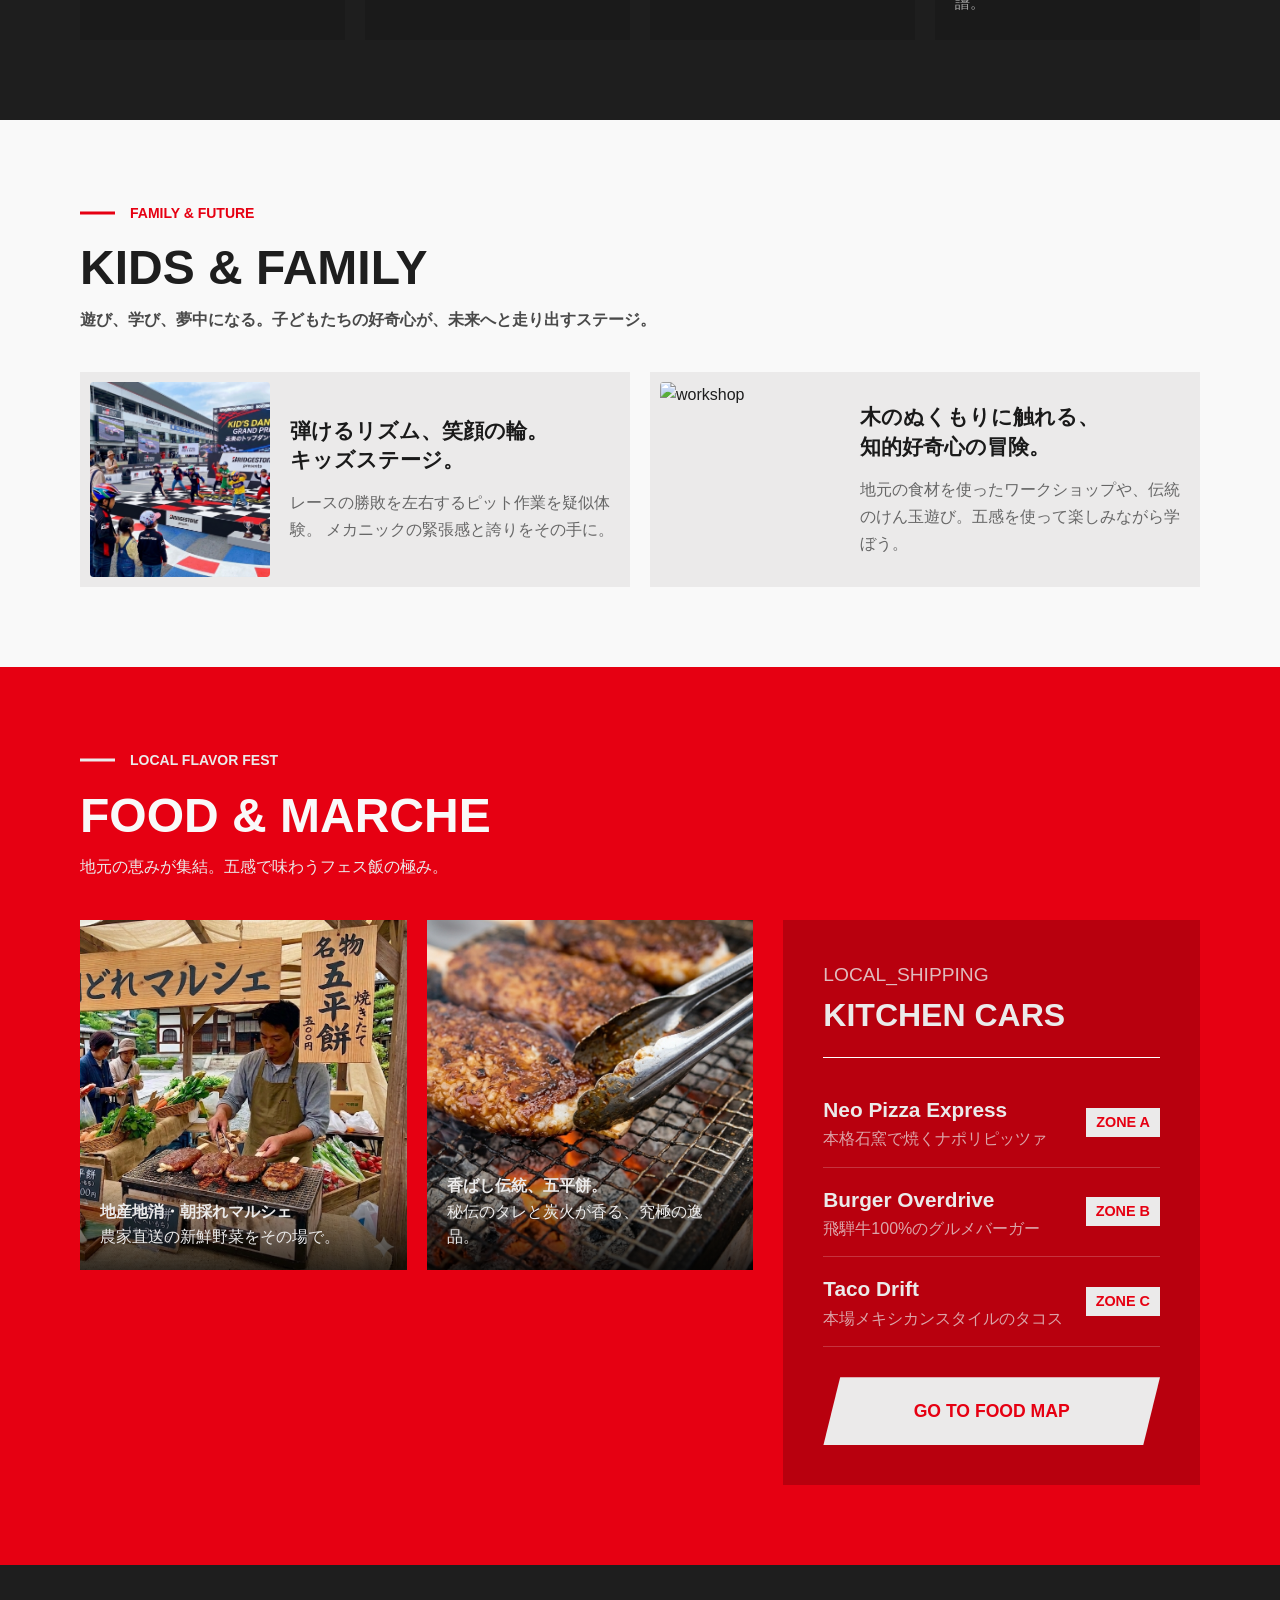
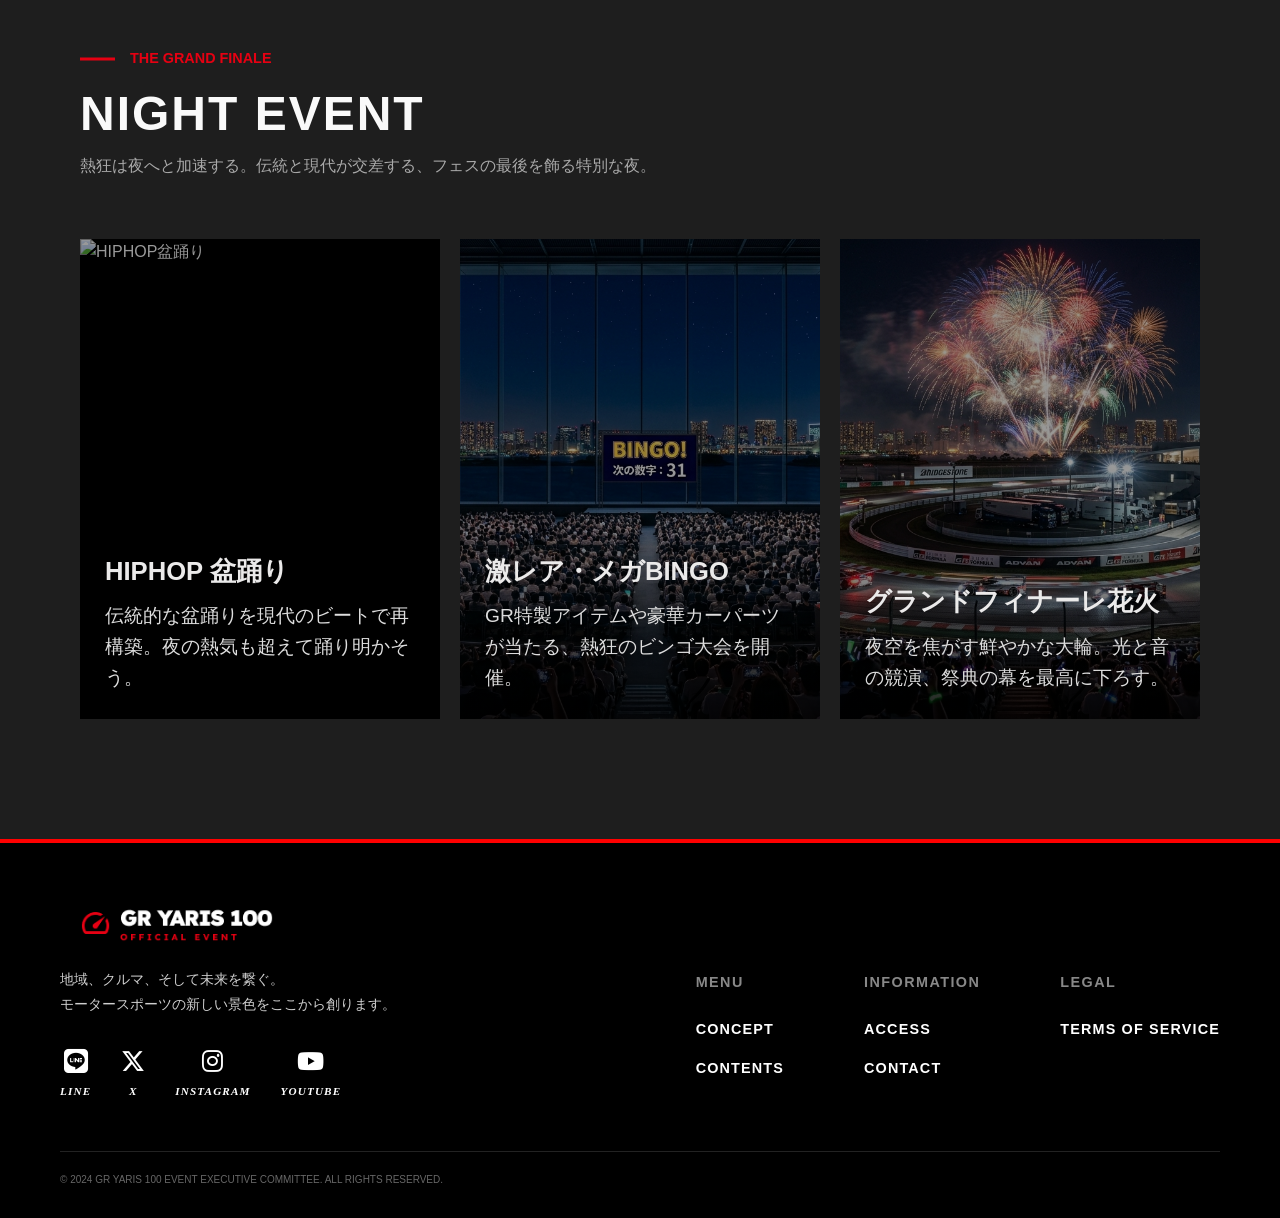
==== commit d5cf682a: "html,css再度一部修正しました。" ====
--- a/カーイベント/event.html
+++ b/カーイベント/event.html
@@ -126,6 +126,7 @@
             <div class="section-header">
                 <p class="label-line">FAMILY & FUTURE</p>
                 <h3 class="section-title">KIDS & FAMILY</h3>
+                <p class="message">遊び、学び、夢中になる。子どもたちの好奇心が、未来へと走り出すステージ。</p>
             </div>
             <ul class="list">
                 <li class="grid-item">
@@ -266,7 +267,9 @@
         <div class="footer__inner">
             <div class="footer__top">
                 <div class="footer__brand">
-                    <img src="img/logo.png" alt="GR YARIS 100" class="footer__logo-img">
+                    <a href="index.html">
+                        <img src="img/logo.png" alt="GR YARIS 100" class="footer__logo-img">
+                    </a>
                     <p class="footer__text">
                         地域、クルマ、そして未来を繋ぐ。<br />
                         モータースポーツの新しい景色をここから創ります。
--- a/カーイベント/css/style.css
+++ b/カーイベント/css/style.css
@@ -24,6 +24,61 @@
     text-decoration: none;
     color: inherit;
 }
+
+.header__toggle {
+    display: none;
+}
+
+.fade {
+    opacity: 0;
+    transform: translateY(40px);
+    transition: transform 0.8s ease, opacity 0.8s ease;
+    will-change: opacity, transform;
+}
+
+.fade.show {
+    opacity: 1;
+    transform: translateY(0);
+}
+
+.js-reveal {
+    opacity: 0;
+    transform: translateY(32px);
+    transition:
+        opacity 0.8s ease,
+        transform 0.8s ease;
+    will-change: opacity, transform;
+}
+
+.js-reveal.is-visible {
+    opacity: 1;
+    transform: translateY(0);
+}
+
+.js-reveal--sm {
+    transform: translateY(20px);
+}
+
+.delay-01 {
+    transition-delay: 0.08s;
+}
+
+.delay-02 {
+    transition-delay: 0.16s;
+}
+
+.delay-03 {
+    transition-delay: 0.24s;
+}
+
+.delay-04 {
+    transition-delay: 0.32s;
+}
+
+.delay-05 {
+    transition-delay: 0.40s;
+}
+
 
 .header {
     position: fixed;
@@ -96,6 +151,22 @@
     max-width: 1200px;
     margin: 0 auto;
     padding: 152px 24px 80px;
+}
+
+.fv__label,
+.fv__title,
+.fv__date,
+.fv__buttons {
+    opacity: 0;
+    transform: translateY(20px);
+    animation: fadeUp 1s ease forwards;
+}
+
+@keyframes fadeUp {
+    to {
+        opacity: 1;
+        transform: translateY(0);
+    }
 }
 
 .fv__label {
@@ -107,6 +178,7 @@
     font-size: 12px;
     font-weight: 700;
     letter-spacing: 0.08em;
+    animation-delay: 0.2s
 }
 
 .fv__title {
@@ -115,6 +187,7 @@
     line-height: 1.2;
     font-weight: 900;
     margin-bottom: 28px;
+    animation-delay: 0.4s
 }
 
 .fv__title span {
@@ -129,6 +202,7 @@
     font-weight: 900;
     line-height: 1.2;
     border-left: solid 12px #ff0000;
+    animation-delay: 0.6s
 }
 
 .fv__date small {
@@ -142,6 +216,7 @@
 .fv__buttons {
     display: flex;
     gap: 16px;
+    animation-delay: 0.8s
 }
 
 .fv__btn {
@@ -195,6 +270,7 @@
 }
 
 .section-title {
+    color: #333333;
     font-size: 52px;
     font-weight: 900;
     line-height: 1.2;
@@ -206,6 +282,7 @@
 
 .section-title--center {
     text-align: center;
+    margin-bottom: 36px;
 }
 
 .concept {
@@ -219,6 +296,7 @@
     position: absolute;
     top: 0;
     left: 0;
+    right: 0;
     font-size: 240px;
     text-align: center;
     font-weight: 900;
@@ -311,14 +389,257 @@
     gap: 18px;
 }
 
+.contents__item {
+    position: relative;
+    overflow: hidden;
+    height: 360px;
+    border-radius: 4px;
+    transition: transform 0.3s ease;
+}
+
+.contents__item::after {
+    content: "";
+    position: absolute;
+    inset: 0;
+    background: linear-gradient(to top,
+            rgba(0, 0, 0, 0.55) 0%,
+            rgba(0, 0, 0, 0.15) 45%,
+            rgba(0, 0, 0, 0.05) 100%);
+    z-index: 1;
+}
+
+.contents__item:hover {
+    transform: translateY(-10px) scale(1.02);
+}
+
+.contents__item:hover .contents__btn {
+    opacity: 1;
+    transform: translateY(0);
+}
+
 .contents__item img {
-    aspect-ratio: 1 / 1.15;
+    display: block;
+    width: 100%;
+    height: 100%;
     object-fit: cover;
-}
+    transition: 0.4s;
+}
+
+.contents__item:hover img {
+    transform: scale(1.1);
+}
+
+.contents__label {
+    position: absolute;
+    left: 18px;
+    bottom: 92px;
+    background: #ff3b1f;
+    color: #fff;
+    font-size: 12px;
+    font-weight: 800;
+    line-height: 1;
+    padding: 8px 12px;
+    z-index: 2;
+}
+
+.contents__text {
+    position: absolute;
+    left: 18px;
+    bottom: 18px;
+    color: #fff;
+    font-size: 28px;
+    font-weight: 900;
+    line-height: 1.2;
+    z-index: 2;
+}
+
+.contents__overlay {
+    position: absolute;
+    inset: 0;
+    background: rgba(0, 0, 0, 0.55);
+    display: flex;
+    justify-content: center;
+    align-items: center;
+    opacity: 0;
+    transition: 0.3s;
+    z-index: 3;
+}
+
+.contents__item:hover .contents__overlay {
+    opacity: 1;
+}
+
+.contents__btn {
+    padding: 12px 28px;
+    color: #fff;
+    font-size: 15px;
+    font-weight: 700;
+    text-shadow: 0 2px 6px rgba(0, 0, 0, 0.6);
+    letter-spacing: 0.1em;
+    transition: 0.3s;
+    opacity: 0;
+    transform: translateY(10px);
+}
+
+.schedule {
+    background: #f3f4f6;
+    padding: 110px 0 80px;
+    overflow: hidden;
+}
+
+.schedule__inner {
+    max-width: 1040px;
+    margin: 0 auto;
+    padding: 0 24px;
+}
+
+.schedule__label {
+    color: #b3261e;
+    font-size: 14px;
+    font-weight: 800;
+    letter-spacing: 0.12em;
+    text-align: center;
+    margin-bottom: 14px;
+}
+
+.schedule__title {
+    font-size: 56px;
+    font-weight: 800;
+    color: #1f2430;
+    text-align: center;
+    margin-bottom: 64px;
+    line-height: 1.2;
+}
+
+.schedule__list {
+    position: relative;
+    display: flex;
+    flex-direction: column;
+    gap: 22px;
+    padding-left: 64px;
+}
+
+/* ベースの縦ライン */
+.schedule__line {
+    position: absolute;
+    top: 10px;
+    bottom: 10px;
+    left: 30px;
+    width: 2px;
+    background: #d2d7dd;
+    border-radius: 999px;
+}
+
+/* スクロール連動で伸びる赤ライン */
+.schedule__progress {
+    position: absolute;
+    top: 10px;
+    left: 30px;
+    width: 2px;
+    height: 0;
+    background: linear-gradient(180deg, #ff1a1a 0%, #d90015 100%);
+    border-radius: 999px;
+    box-shadow: 0 0 10px rgba(230, 0, 18, 0.18);
+    transition: height 0.12s linear;
+}
+
+.schedule__item {
+    position: relative;
+    display: grid;
+    grid-template-columns: 140px 1fr;
+    align-items: start;
+    gap: 28px;
+    background: #ffffff;
+    border: 1px solid #e3e6ea;
+    border-radius: 24px;
+    padding: 30px 32px 30px 32px;
+    box-shadow: 0 8px 28px rgba(16, 24, 40, 0.05);
+}
+
+/* 左端の赤アクセントは控えめに残す */
+.schedule__item::before {
+    content: "";
+    position: absolute;
+    left: 0;
+    top: 9px;
+    bottom: 9px;
+    width: 6px;
+    background: #e60012;
+    border-top-left-radius: 999px;
+    border-bottom-left-radius: 999px;
+    opacity: 0.95;
+}
+
+/* タイムライン上の丸 */
+.schedule__marker {
+    position: absolute;
+    left: -43px;
+    top: 42px;
+    width: 22px;
+    height: 22px;
+    border-radius: 50%;
+    background: #ffffff;
+    border: 4px solid #d2d7dd;
+    z-index: 2;
+    transition:
+        border-color 0.35s ease,
+        box-shadow 0.35s ease,
+        background-color 0.35s ease,
+        transform 0.35s ease;
+}
+
+/* 表示された項目は赤くする */
+.schedule__item.is-visible .schedule__marker {
+    border-color: #e60012;
+    background: #ffffff;
+    box-shadow: 0 0 0 6px rgba(230, 0, 18, 0.10);
+    transform: scale(1.03);
+}
+
+.schedule__time {
+    font-size: 42px;
+    font-weight: 800;
+    line-height: 1;
+    color: #20242d;
+    letter-spacing: -0.02em;
+    padding-top: 4px;
+}
+
+.schedule__content {
+    flex: 1;
+}
+
+.schedule__category {
+    font-size: 13px;
+    font-weight: 800;
+    letter-spacing: 0.14em;
+    color: #b3261e;
+    margin-bottom: 10px;
+}
+
+.schedule__heading {
+    font-size: 31px;
+    font-weight: 900;
+    line-height: 1.35;
+    color: #20242d;
+    margin-bottom: 10px;
+}
+
+.schedule__desc {
+    font-size: 15px;
+    line-height: 1.8;
+    color: #5b616b;
+}
+
+/* 少しだけ順番に出る感じを強化 */
+.schedule .js-reveal {
+    transition-duration: 0.72s;
+}
+
 
 .access {
     background: #000000;
-    padding: 100px 0;
+    padding: 90px 0;
 }
 
 .access__map {
@@ -334,6 +655,28 @@
     display: block;
 }
 
+.access__actions {
+    margin-top: 20px;
+    text-align: center;
+}
+
+.access__btn {
+    display: inline-block;
+    padding: 14px 28px;
+    background: #e60012;
+    color: #fff;
+    font-weight: 700;
+    font-size: 14px;
+    letter-spacing: 0.06em;
+    border-radius: 4px;
+    transition: 0.3s;
+}
+
+.access__btn:hover {
+    background: #c4000f;
+    transform: translateY(-2px);
+}
+
 .access__info {
     margin-top: 24px;
     display: grid;
@@ -361,30 +704,58 @@
 
 .sponsor {
     background: #000000;
-    padding: 100px 0 80px;
+    padding: 48px 0 64px;
+}
+
+.sponsor__inner {
+    max-width: 1100px;
+    margin: 0 auto;
+    padding: 0 24px;
 }
 
 .sponsor__grid {
-    margin-top: 42px;
+    margin-top: 30px;
     display: grid;
     grid-template-columns: repeat(4, 1fr);
-    border-top: 1px solid #222222;
-    border-left: 1px solid #222222;
+    gap: 14px;
 }
 
 .sponsor__item {
-    border-right: 1px solid #222222;
-    border-bottom: 1px solid #222222;
-    padding: 48px;
-    min-height: 220px;
+    background: rgba(255, 255, 255, 0.02);
+    border: 1px solid rgba(255, 255, 255, 0.08);
+    height: 84px;
+    padding: 12px 16px;
     display: flex;
     align-items: center;
     justify-content: center;
+    transition:
+        transform 0.3s ease,
+        border-color 0.3s ease,
+        background-color 0.3s ease,
+        box-shadow 0.3s ease;
 }
 
 .sponsor__item img {
-    max-width: 120px;
-    width: 100%;
+    width: auto;
+    max-width: 100%;
+    max-height: 34px;
+    object-fit: contain;
+    opacity: 0.9;
+    transition:
+        transform 0.3s ease,
+        opacity 0.3s ease;
+}
+
+.sponsor__item:hover {
+    transform: translateY(-3px);
+    border-color: rgba(230, 0, 18, 0.4);
+    background: rgba(255, 255, 255, 0.035);
+    box-shadow: 0 10px 22px rgba(0, 0, 0, 0.22);
+}
+
+.sponsor__item:hover img {
+    opacity: 1;
+    transform: scale(1.03);
 }
 
 /*footer*/
@@ -525,66 +896,224 @@
 
 
 @media (max-width: 768px) {
+    .header {
+        background: rgba(0, 0, 0, 0.94);
+    }
+
     .header__inner {
-        height: auto;
-        padding: 16px;
+        max-width: none;
+        height: 72px;
+        padding: 0 16px;
+        position: relative;
+    }
+
+    .header__logo-img {
+        height: 28px;
+        width: auto;
+    }
+
+    /* ハンバーガーボタン */
+    .header__toggle {
+        display: flex;
+        width: 44px;
+        height: 44px;
+        padding: 0;
+        border: none;
+        background: transparent;
+        align-items: center;
+        justify-content: center;
         flex-direction: column;
-        gap: 16px;
-    }
-
+        gap: 6px;
+        cursor: pointer;
+        z-index: 120;
+    }
+
+    .header__toggle span {
+        display: block;
+        width: 24px;
+        height: 2px;
+        background: #ffffff;
+        transition: transform 0.3s ease, opacity 0.3s ease;
+    }
+
+    /* 開いた時の× */
+    .header.is-open .header__toggle span:nth-child(1) {
+        transform: translateY(8px) rotate(45deg);
+    }
+
+    .header.is-open .header__toggle span:nth-child(2) {
+        opacity: 0;
+    }
+
+    .header.is-open .header__toggle span:nth-child(3) {
+        transform: translateY(-8px) rotate(-45deg);
+    }
+
+    /* ナビ初期状態 */
     .header__nav {
-        flex-wrap: wrap;
-        justify-content: center;
-        gap: 12px 16px;
+        position: absolute;
+        top: 72px;
+        left: 0;
+        width: 100%;
+        background: rgba(0, 0, 0, 0.96);
+        border-top: 1px solid rgba(255, 255, 255, 0.08);
+
+        display: flex;
+        flex-direction: column;
+        align-items: center;
+        gap: 0;
+
+        opacity: 0;
+        visibility: hidden;
+        pointer-events: none;
+        transform: translateY(-8px);
+        transition: opacity 0.3s ease, transform 0.3s ease, visibility 0.3s ease;
+    }
+
+    .header.is-open .header__nav {
+        opacity: 1;
+        visibility: visible;
+        pointer-events: auto;
+        transform: translateY(0);
+    }
+
+    .header__nav a {
+        width: 100%;
+        padding: 18px 16px;
+        text-align: center;
+        font-size: 14px;
+        font-weight: 700;
+        letter-spacing: 0.08em;
+        border-bottom: 1px solid rgba(255, 255, 255, 0.06);
+    }
+
+    .header__nav a:hover {
+        background: transparent;
+        color: #ff0000;
+    }
+
+    .fv__content {
+        padding: 120px 16px 48px;
     }
 
     .fv {
         min-height: auto;
     }
 
-    .fv__content {
-        padding: 70px 16px 56px;
+    .fv__bg {
+        height: 100%;
+    }
+
+    .fv__label {
+        font-size: 10px;
+        padding: 6px 10px;
+        margin-bottom: 18px;
     }
 
     .fv__title {
-        font-size: 36px;
+        font-size: 26px;
+        line-height: 1.3;
+        margin-bottom: 18px;
     }
 
     .fv__date {
-        font-size: 30px;
+        font-size: 26px;
+        padding-left: 14px;
+        border-left: solid 8px #ff0000;
+        margin-bottom: 22px;
     }
 
     .fv__date small {
-        font-size: 14px;
+        font-size: 13px;
+        margin-top: 6px;
     }
 
     .fv__buttons {
         flex-direction: column;
+        gap: 12px;
     }
 
     .fv__btn {
         width: 100%;
+        min-width: auto;
+        height: 50px;
+        font-size: 14px;
+    }
+
+    .concept {
+        padding: 72px 0 64px;
     }
 
     .concept__bg-text {
-        font-size: 80px;
-        top: 24px;
+        top: 18px;
+        font-size: 70px;
+        line-height: 1;
+        white-space: nowrap;
+        opacity: 1;
     }
 
     .concept__inner {
+        display: flex;
         flex-direction: column;
         align-items: flex-start;
-    }
-
-    .concept__text,
+        gap: 28px;
+        padding: 0 16px;
+    }
+
+    .concept__text {
+        width: 100%;
+        position: relative;
+        z-index: 2;
+    }
+
+    .concept .section-label {
+        font-size: 12px;
+        margin-top: 17px;
+        margin-bottom: 10px;
+        letter-spacing: 0.08em;
+    }
+
+    .concept .section-title {
+        font-size: 24px;
+        line-height: 1.4;
+    }
+
+    .concept__lead,
+    .concept__desc {
+        font-size: 14px;
+        line-height: 1.9;
+        margin-top: 16px;
+    }
+
+    .concept__lead {
+        padding-left: 12px;
+        border-left: solid 3px #3c3c3c;
+    }
+
     .concept__image-wrap {
-        width: 100%;
+        width: 78%;
+        max-width: 320px;
+        margin: 0 auto;
+        position: relative;
+    }
+
+    .concept__image-box {
+        transform: skewX(-10deg);
+        overflow: hidden;
+    }
+
+    .concept__image {
+        width: 125%;
+        transform: skewX(10deg) translateX(-10%);
     }
 
     .concept__tag {
-        position: static;
-        display: inline-block;
-        margin-top: 16px;
+        left: 50%;
+        bottom: -18px;
+        transform: translateX(-50%) skewX(-12deg);
+        font-size: 20px;
+        padding: 10px 18px;
+        white-space: nowrap;
     }
 
     .section-title {
@@ -603,13 +1132,88 @@
         font-size: 22px;
     }
 
+    .schedule {
+        padding: 80px 0 88px;
+    }
+
+    .schedule__inner {
+        padding: 0 16px;
+    }
+
+    .schedule__label {
+        font-size: 12px;
+        margin-bottom: 10px;
+    }
+
+    .schedule__title {
+        font-size: 34px;
+        margin-bottom: 40px;
+    }
+
+    .schedule__list {
+        gap: 16px;
+        padding-left: 34px;
+    }
+
+    .schedule__line,
+    .schedule__progress {
+        left: 12px;
+    }
+
+    .schedule__item {
+        grid-template-columns: 1fr;
+        gap: 12px;
+        padding: 22px 18px 22px 18px;
+        border-radius: 18px;
+    }
+
+    .schedule__marker {
+        left: -33px;
+        top: 28px;
+        width: 18px;
+        height: 18px;
+        border-width: 3px;
+    }
+
+    .schedule__item::before {
+        top: 12px;
+        bottom: 12px;
+        width: 5px;
+    }
+
+    .schedule__time {
+        font-size: 30px;
+        padding-top: 0;
+    }
+
+    .schedule__category {
+        font-size: 11px;
+        margin-bottom: 6px;
+    }
+
+    .schedule__heading {
+        font-size: 21px;
+        margin-bottom: 8px;
+    }
+
+    .schedule__desc {
+        font-size: 13px;
+        line-height: 1.7;
+    }
+
+
     .sponsor__grid {
         grid-template-columns: repeat(2, 1fr);
+        gap: 12px;
     }
 
     .sponsor__item {
-        min-height: 160px;
-        padding: 28px;
+        height: 90px;
+        padding: 12px;
+    }
+
+    .sponsor__item img {
+        max-height: 40px;
     }
 
     .footer__top {
@@ -635,9 +1239,9 @@
 
 /*wrapper共通*/
 .wrapper {
-    max-width: 1440px; 
+    max-width: 1440px;
     margin: 0 auto;
-    padding: 80px; 
+    padding: 80px;
     box-sizing: border-box;
 }
 
@@ -650,7 +1254,8 @@
 .section-header .label-line {
     font-size: 0.9rem;
     font-weight: bold;
-    color: #e60012; /* 基本は赤文字 */
+    color: #e60012;
+    /* 基本は赤文字 */
     padding-left: 50px;
     position: relative;
     display: inline-block;
@@ -664,18 +1269,21 @@
     transform: translateY(-50%);
     width: 35px;
     height: 3px;
-    background-color: #e60012; /* 基本は赤い線 */
+    background-color: #e60012;
+    /* 基本は赤い線 */
 }
 
 
 /* --- メインビジュアル --- */
 .mainvisual {
     width: 100%;
-    height: 100vh; /* 画面いっぱいに表示 */
+    height: 100vh;
+    /* 画面いっぱいに表示 */
     min-height: 600px;
-    background-image: 
-    linear-gradient(rgba(0, 0, 0, 0.4), rgba(0, 0, 0, 0.4)), 
-    url('../img/event-background.jpg'); /* お手持ちのヤリスGR画像 */
+    background-image:
+        linear-gradient(rgba(0, 0, 0, 0.4), rgba(0, 0, 0, 0.4)),
+        url('../img/event-background.jpg');
+    /* お手持ちのヤリスGR画像 */
     background-size: cover;
     background-position: center;
     display: flex;
@@ -687,7 +1295,7 @@
 
 /* ユーザー指定の共通余白 */
 .hero-content.wrapper {
-    padding: 80px; 
+    padding: 80px;
     width: 100%;
     max-width: 1200px;
     margin: 0 auto;
@@ -699,8 +1307,8 @@
 /* --- SPECIAL ACTIVITIES のラベル装飾 --- */
 .mainvisual .label-line {
     color: #ebeaea;
-    text-shadow: 2px 2px 10px rgba(0,0,0,0.5);
-    padding: 6px 30px; 
+    text-shadow: 2px 2px 10px rgba(0, 0, 0, 0.5);
+    padding: 6px 30px;
     font-weight: bold;
     font-size: 1rem;
     display: inline-block;
@@ -715,11 +1323,11 @@
     content: "";
     position: absolute;
     top: 0;
-    width: 1000px; 
+    width: 1000px;
     left: -30px;
     height: 100%;
-    background-color: #e60012; 
-    transform: skewX(-20deg); 
+    background-color: #e60012;
+    transform: skewX(-20deg);
     z-index: -1;
 
 }
@@ -727,8 +1335,8 @@
 
 
 .top-title {
-    font-family: 'Oswald', sans-serif; 
-    text-shadow: 2px 2px 10px rgba(0,0,0,0.5);
+    font-family: 'Oswald', sans-serif;
+    text-shadow: 2px 2px 10px rgba(0, 0, 0, 0.5);
     font-size: 84px;
     line-height: 1.1;
     font-weight: 700;
@@ -752,7 +1360,8 @@
     display: flex;
     background-color: #111;
     border-bottom: 1px solid #333;
-    position: sticky; /* スクロール時に上部に固定 */
+    position: sticky;
+    /* スクロール時に上部に固定 */
     top: 0;
     z-index: 90;
 }
@@ -794,30 +1403,37 @@
 /* レスポンシブ */
 /* --- 共通：アニメーション設定 --- */
 @keyframes fadeIn {
-    0% { opacity: 0; transform: translateY(15px); }
-    100% { opacity: 1; transform: translateY(0); }
+    0% {
+        opacity: 0;
+        transform: translateY(15px);
+    }
+
+    100% {
+        opacity: 1;
+        transform: translateY(0);
+    }
 }
 
 /* --- スマホ版（768px以下）：切り替え制御 --- */
 @media screen and (max-width: 768px) {
     .top-title {
-        font-size: 48px; 
-    }
-    
+        font-size: 48px;
+    }
+
     .hero-content.wrapper {
-        padding: 30px; 
+        padding: 30px;
 
     }
 
     .mainvisual {
         height: 100dvh;
         min-height: 400px;
-        background-attachment: scroll; 
+        background-attachment: scroll;
         background-size: cover;
         background-position: center center;
         /* ↓ブラウザの「再計算」によるガタつき・膨張を抑える魔法の1行 */
-        will-change: transform; 
-        
+        will-change: transform;
+
         /* もし画像が極端に動くなら、明示的に横幅を100%に固定します */
         background-repeat: no-repeat;
     }
@@ -837,13 +1453,13 @@
     }
 
     .tab-menu a {
-        font-size: 10px; 
-        padding: 15px 0; 
+        font-size: 10px;
+        padding: 15px 0;
     }
 
     /* 非アクティブなセクションは隠す */
     section.wrapper {
-        display: none; 
+        display: none;
         opacity: 0;
         /* 重要：中身が空でも画面半分くらいの高さは維持させる（位置飛び防止） */
         /* min-height: 100vh;  */
@@ -851,7 +1467,7 @@
     }
 
     section.wrapper.active-section {
-        display: block; 
+        display: block;
         animation: fadeIn 0.5s ease-out forwards;
     }
 }
@@ -859,7 +1475,7 @@
 /* --- PC版（769px以上）：全表示 --- */
 @media screen and (min-width: 769px) {
     section.wrapper {
-        display: block !important; 
+        display: block !important;
         opacity: 1 !important;
         transform: none !important;
     }
@@ -877,9 +1493,22 @@
     margin-bottom: 40px;
 }
 
+.section-title {
+    color: #f9f9f9;
+    font-size: 3rem;
+    font-family: 'Oswald', sans-serif;
+    margin-bottom: 10px;
+}
+
+.section-header .message {
+    font-size: 1rem;
+    opacity: 0.8;
+}
+
 /* --- GR AREA --- */
 #gr-area {
-    background-color: #1e1e1e; /* Figmaの背景色 */
+    background-color: #1e1e1e;
+    /* Figmaの背景色 */
     color: #f9f9f9;
     /* セクション自体のpaddingはwrapperで行うため0に */
     font-family: "Noto Sans JP", sans-serif;
@@ -888,9 +1517,12 @@
 
 
 #gr-area .label-line {
-    background: none;        /* メインビジュアルの赤い背景を消す */
-    color: #e60012;          /* 文字色を赤にする */
-    padding: 0 0 0 50px;     /* 左側に線のスペースを作る */
+    background: none;
+    /* メインビジュアルの赤い背景を消す */
+    color: #e60012;
+    /* 文字色を赤にする */
+    padding: 0 0 0 50px;
+    /* 左側に線のスペースを作る */
     margin-bottom: 15px;
     font-size: 14px;
     font-weight: bold;
@@ -905,10 +1537,10 @@
     top: 50%;
     left: 0;
     transform: translateY(-50%);
-    width: 35px;             
-    height: 3px;             
+    width: 35px;
+    height: 3px;
     background-color: #e60012;
-    transform: translateY(-50%); 
+    transform: translateY(-50%);
 }
 
 /* メインビジュアル用の突き抜ける線を消す */
@@ -927,7 +1559,6 @@
 }
 
 #gr-area .section-header .message {
-    font-size: 1rem;
     opacity: 0.8;
 }
 
@@ -935,7 +1566,8 @@
 #gr-area .gallery {
     display: grid;
     grid-template-columns: repeat(4, 1fr);
-    gap: 20px; /* カード間に少し隙間をあけると、80pxの余白と相性が良いです */
+    gap: 20px;
+    /* カード間に少し隙間をあけると、80pxの余白と相性が良いです */
     list-style: none;
     padding: 0;
     margin: 0;
@@ -997,7 +1629,7 @@
 }
 
 #gr-area .gallery .grid-item .message {
-    font-size: 13px;
+    font-size: 0.95rem;
     line-height: 1.6;
     color: #aaaaaa;
     margin: 0;
@@ -1005,22 +1637,23 @@
 
 /*GR AREA  responsive*/
 @media (max-width: 768px) {
+    /*wrapper共通*/
+    .wrapper {
+        padding: 40px 20px;
+    }
+
+
     #gr-area .section-title br {
         display: block;
     }
 
     #gr-area .gallery {
-        grid-template-columns: repeat(2, 1fr);
-    }
-
-    /*wrapper共通*/
-    .wrapper {
-        padding: 40px 20px; 
-        }/* スマホでは余白を絞らないとコンテンツが小さくなりすぎます */
-        .section-title {
-            font-size: 2rem;
-        }
-    }
+        display: flex;
+        flex-direction: column;
+    }
+
+
+}
 
 
 
@@ -1035,8 +1668,10 @@
 }
 
 #kids-family .label-line {
-    color: #e60012;          /* 文字色を赤にする */
-    padding: 0 0 0 50px;     /* 左側に線のスペースを作る */
+    color: #e60012;
+    /* 文字色を赤にする */
+    padding: 0 0 0 50px;
+    /* 左側に線のスペースを作る */
     margin-bottom: 15px;
     font-size: 14px;
     font-weight: bold;
@@ -1051,28 +1686,27 @@
     top: 50%;
     left: 0;
     transform: translateY(-50%);
-    width: 35px;            
-    height: 3px;            
+    width: 35px;
+    height: 3px;
     background-color: #e60012;
-    transform: translateY(-50%); 
+    transform: translateY(-50%);
 }
 
 
 #kids-family .section-title {
-    font-size: 3rem;
-    font-family: 'Oswald', sans-serif;
-    margin-bottom: 10px;
+    color: #1e1e1e
 }
 
 #kids-family .section-header .message {
-    font-size: 1rem;
-    opacity: 0.8;
+    color: #1e1e1e;
+    font-weight: bold;
 }
 
 
 #kids-family ul {
     display: flex;
-    gap: 20px;            /* カード間の隙間 */
+    gap: 20px;
+    /* カード間の隙間 */
     list-style: none;
     padding: 0;
     margin: 0;
@@ -1080,28 +1714,37 @@
 
 /* --- 各アイテム（カード全体） --- */
 #kids-family .grid-item {
-    flex: 1;              /* 均等な幅で並べる */
-    display: flex;        /* これで画像とテキストを横並びに */
+    flex: 1;
+    /* 均等な幅で並べる */
+    display: flex;
+    /* これで画像とテキストを横並びに */
     background-color: #ebeaea;
-    align-items: stretch; /* 画像とテキストの高さを揃える */
-    overflow: hidden;     /* 画像拡大時のはみ出しをカット */
+    align-items: stretch;
+    /* 画像とテキストの高さを揃える */
+    overflow: hidden;
+    /* 画像拡大時のはみ出しをカット */
 }
 
 /* --- 画像エリア（左側） --- */
 #kids-family .photo {
-    flex: 0 0 200px;      /* 画像の横幅を200pxに固定 */
-    padding: 10px;     
+    flex: 0 0 200px;
+    /* 画像の横幅を200pxに固定 */
+    padding: 10px;
     background: none;
-    border: none !important; /* ★枠線の重複を防止 */
-    overflow: hidden;     /* 拡大アニメーションのマスク */
+    border: none !important;
+    /* ★枠線の重複を防止 */
+    overflow: hidden;
+    /* 拡大アニメーションのマスク */
 }
 
 #kids-family .photo img {
     width: 100%;
     height: 100%;
-    object-fit: cover;    /* 枠に合わせてきれいに収める */
+    object-fit: cover;
+    /* 枠に合わせてきれいに収める */
     display: block;
-    transition: transform 0.5s ease; /* ★滑らかな拡大を実現 */
+    transition: transform 0.5s ease;
+    /* ★滑らかな拡大を実現 */
     border-radius: 2%;
 }
 
@@ -1112,12 +1755,14 @@
 
 /* --- テキストエリア（右側） --- */
 #kids-family li .content {
-    flex: 1;              /* 残りの幅をすべて使用 */
+    flex: 1;
+    /* 残りの幅をすべて使用 */
     padding: 30px 10px;
-    background-color: transparent; 
+    background-color: transparent;
     display: flex;
     flex-direction: column;
-    justify-content: center; /* 上下中央揃え */
+    justify-content: center;
+    /* 上下中央揃え */
 }
 
 /* テキストのスタイル調整 */
@@ -1145,9 +1790,10 @@
     #kids-family .content .title {
         text-align: center;
     }
-    
+
     #kids-family .grid-item {
-        flex-direction: column; /* スマホでは画像上・テキスト下の縦並び */
+        flex-direction: column;
+        /* スマホでは画像上・テキスト下の縦並び */
     }
 
     #kids-family .photo {
@@ -1159,15 +1805,19 @@
 
 /* --- FOOD & MARCHE --- */
 #food-marche {
-    background-color: #e60012; /* 背景を赤に */
-    color: #ebeaea;               /* 全体の文字を白に */
+    background-color: #e60012;
+    /* 背景を赤に */
+    color: #ebeaea;
+    /* 全体の文字を白に */
 }
 
 
 /* ★赤背景の中のラベルと線を「白」に上書き */
 #food-marche .label-line {
-    color: #ebeaea;          /* 文字色を赤にする */
-    padding: 0 0 0 50px;     /* 左側に線のスペースを作る */
+    color: #ebeaea;
+    /* 文字色を赤にする */
+    padding: 0 0 0 50px;
+    /* 左側に線のスペースを作る */
     margin-bottom: 15px;
     font-size: 14px;
     font-weight: bold;
@@ -1182,15 +1832,14 @@
     top: 50%;
     left: 0;
     transform: translateY(-50%);
-    width: 35px;            
-    height: 3px;           
+    width: 35px;
+    height: 3px;
     background-color: #ebeaea;
-    transform: translateY(-50%); 
+    transform: translateY(-50%);
 }
 
 
 #food-marche .section-title {
-    font-size: 3rem;
     font-family: 'Oswald', sans-serif;
     margin-bottom: 10px;
 }
@@ -1198,6 +1847,8 @@
 #food-marche .section-header .message {
     font-size: 1rem;
     color: #ebeaea;
+    opacity: 1;
+    font-weight: 500;
 }
 
 
@@ -1218,7 +1869,7 @@
     flex: 1;
     position: relative;
     list-style: none;
-    
+
 }
 
 #food-marche .food-content .food-item img {
@@ -1230,7 +1881,7 @@
 
 .food-content .food-item:first-child img {
     object-position: right;
-} 
+}
 
 
 .food-content .food-item:hover img {
@@ -1242,32 +1893,33 @@
     bottom: 0;
     left: 0;
     padding: 30px 20px 20px;
-    background: linear-gradient(to top, rgba(0,0,0,0.8), transparent);
+    background: linear-gradient(to top, rgba(0, 0, 0, 0.8), transparent);
     width: 100%;
 }
 
 /* 右側：インフォパネル */
 .food-info-panel {
     flex: 1;
-    background-color: rgba(0, 0, 0, 0.2); /* 背景を少し暗くして文字を読みやすく */
+    background-color: rgba(0, 0, 0, 0.2);
+    /* 背景を少し暗くして文字を読みやすく */
     padding: 40px;
 }
 
 .panel-sub {
-    font-size: 1.2rem; 
+    font-size: 1.2rem;
     opacity: 0.8;
 }
 
-.panel-main { 
-    font-size: 2rem; 
-    border-bottom: 1px solid #fff; 
-    padding-bottom: 15px; 
-    margin-bottom: 20px; 
+.panel-main {
+    font-size: 2rem;
+    border-bottom: 1px solid #fff;
+    padding-bottom: 15px;
+    margin-bottom: 20px;
 }
 
 .shop-list {
-   list-style: none; 
-   margin-bottom: 30px; 
+    list-style: none;
+    margin-bottom: 30px;
 }
 
 .shop-list li {
@@ -1275,17 +1927,17 @@
     justify-content: space-between;
     align-items: center;
     padding: 15px 0;
-    border-bottom: 1px solid rgba(255,255,255,0.2);
+    border-bottom: 1px solid rgba(255, 255, 255, 0.2);
 }
 
 .shop-list .name {
-    font-weight: bold; 
-    font-size: 1.3rem; 
+    font-weight: bold;
+    font-size: 1.3rem;
 }
 
 .shop-list .desc {
-    font-size: 1rem; 
-    opacity: 0.7; 
+    font-size: 1rem;
+    opacity: 0.7;
 }
 
 .zone-tag {
@@ -1320,8 +1972,9 @@
     .food-info-panel {
         padding: 12px;
     }
+
     .food-content {
-    flex-direction: column; 
+        flex-direction: column;
     }
 
     .food-content .food-gallery {
@@ -1331,17 +1984,17 @@
     .food-content .food-item {
         flex-direction: column;
     }
-    
+
     .food-gallery {
-     width: 100%; 
-    }
-    
+        width: 100%;
+    }
+
     .food-info-panel {
-     width: 100%; 
-    }
-    
+        width: 100%;
+    }
+
     #food-marche .section-title {
-     font-size: 48px; 
+        font-size: 48px;
     }
 
     .shop-list .txt {
@@ -1353,15 +2006,19 @@
 
 /*NIGHT EVENT*/
 #night-event {
-    background-color: #1e1e1e; /* 真っ黒に近い背景 */
+    background-color: #1e1e1e;
+    /* 真っ黒に近い背景 */
     color: #fff;
     padding-bottom: 120px;
 }
 
 #night-event .label-line {
-    background: none;        /* メインビジュアルの赤い背景を消す */
-    color: #e60012;          /* 文字色を赤にする */
-    padding: 0 0 0 50px;     /* 左側に線のスペースを作る */
+    background: none;
+    /* メインビジュアルの赤い背景を消す */
+    color: #e60012;
+    /* 文字色を赤にする */
+    padding: 0 0 0 50px;
+    /* 左側に線のスペースを作る */
     margin-bottom: 15px;
     font-size: 0.9rem;
     font-weight: bold;
@@ -1377,18 +2034,14 @@
     top: 50%;
     left: 0;
     transform: translateY(-50%);
-    width: 35px;             
-    height: 3px;             
+    width: 35px;
+    height: 3px;
     background-color: #e60012;
-    transform: translateY(-50%); 
+    transform: translateY(-50%);
 }
 
 
 #night-event .section-title {
-    font-size: 4rem;
-    font-family: 'Oswald', sans-serif;
-    color: #ebeaea;
-    margin-bottom: 20px;
     letter-spacing: 2px;
 }
 
@@ -1408,9 +2061,11 @@
 }
 
 .night-item .photo {
-    position: relative; /* 文字を画像の上に重ねるため */
+    position: relative;
+    /* 文字を画像の上に重ねるため */
     width: 100%;
-    aspect-ratio: 3 / 4; /* 縦長の比率 */
+    aspect-ratio: 3 / 4;
+    /* 縦長の比率 */
     overflow: hidden;
     background-color: #000;
 }
@@ -1419,7 +2074,8 @@
     width: 100%;
     height: 100%;
     object-fit: cover;
-    opacity: 0.6; /* 文字を見やすくするため画像を少し暗く */
+    opacity: 0.6;
+    /* 文字を見やすくするため画像を少し暗く */
     transition: 0.5s ease;
 }
 
@@ -1436,7 +2092,8 @@
     left: 0;
     width: 100%;
     padding: 25px;
-    background: linear-gradient(transparent, rgba(0,0,0,0.8)); /* 下を暗くするグラデ */
+    background: linear-gradient(transparent, rgba(0, 0, 0, 0.8));
+    /* 下を暗くするグラデ */
     box-sizing: border-box;
 }
 
@@ -1456,8 +2113,10 @@
 /*NIGHT EVENT responsive */
 @media (max-width: 768px) {
     .night-gallery {
-        grid-template-columns: 1fr; /* 縦1列に */
-    }
+        grid-template-columns: 1fr;
+        /* 縦1列に */
+    }
+
     #night-event .section-title {
         font-size: 2.5rem;
     }
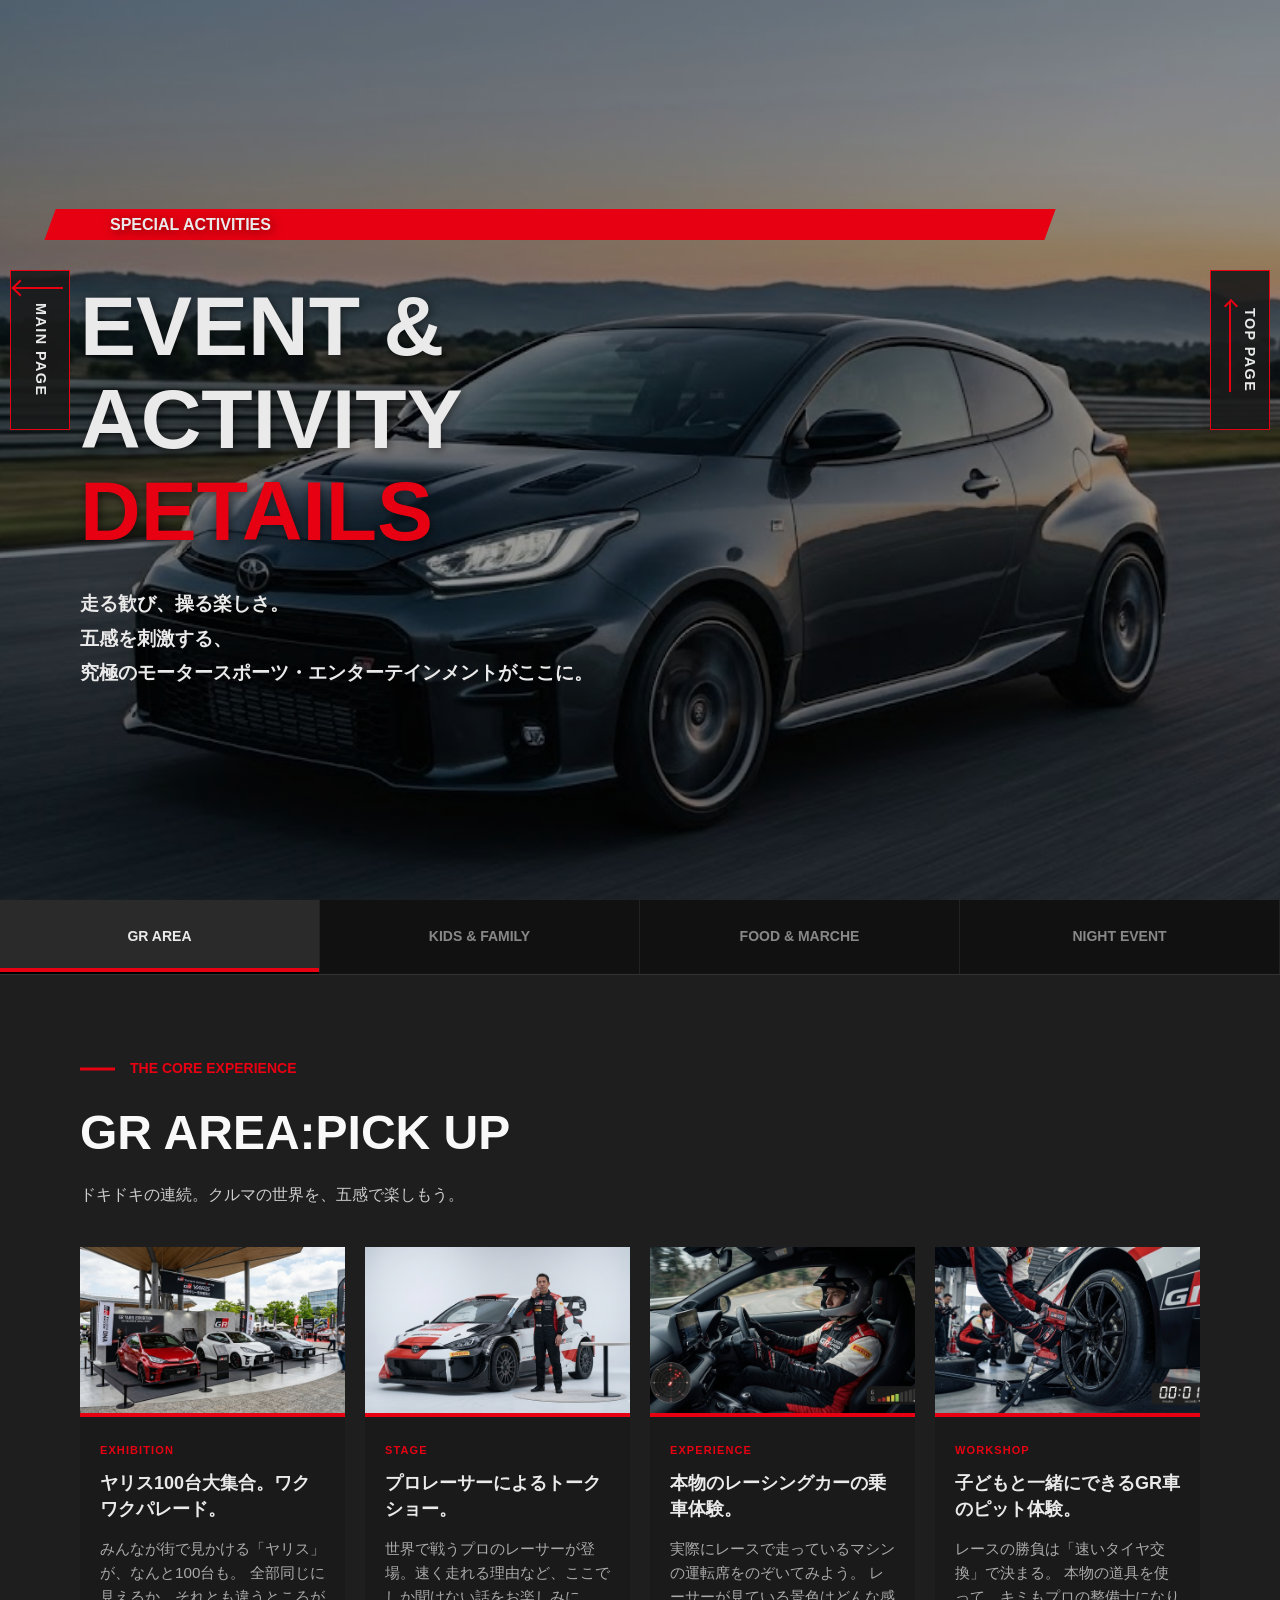
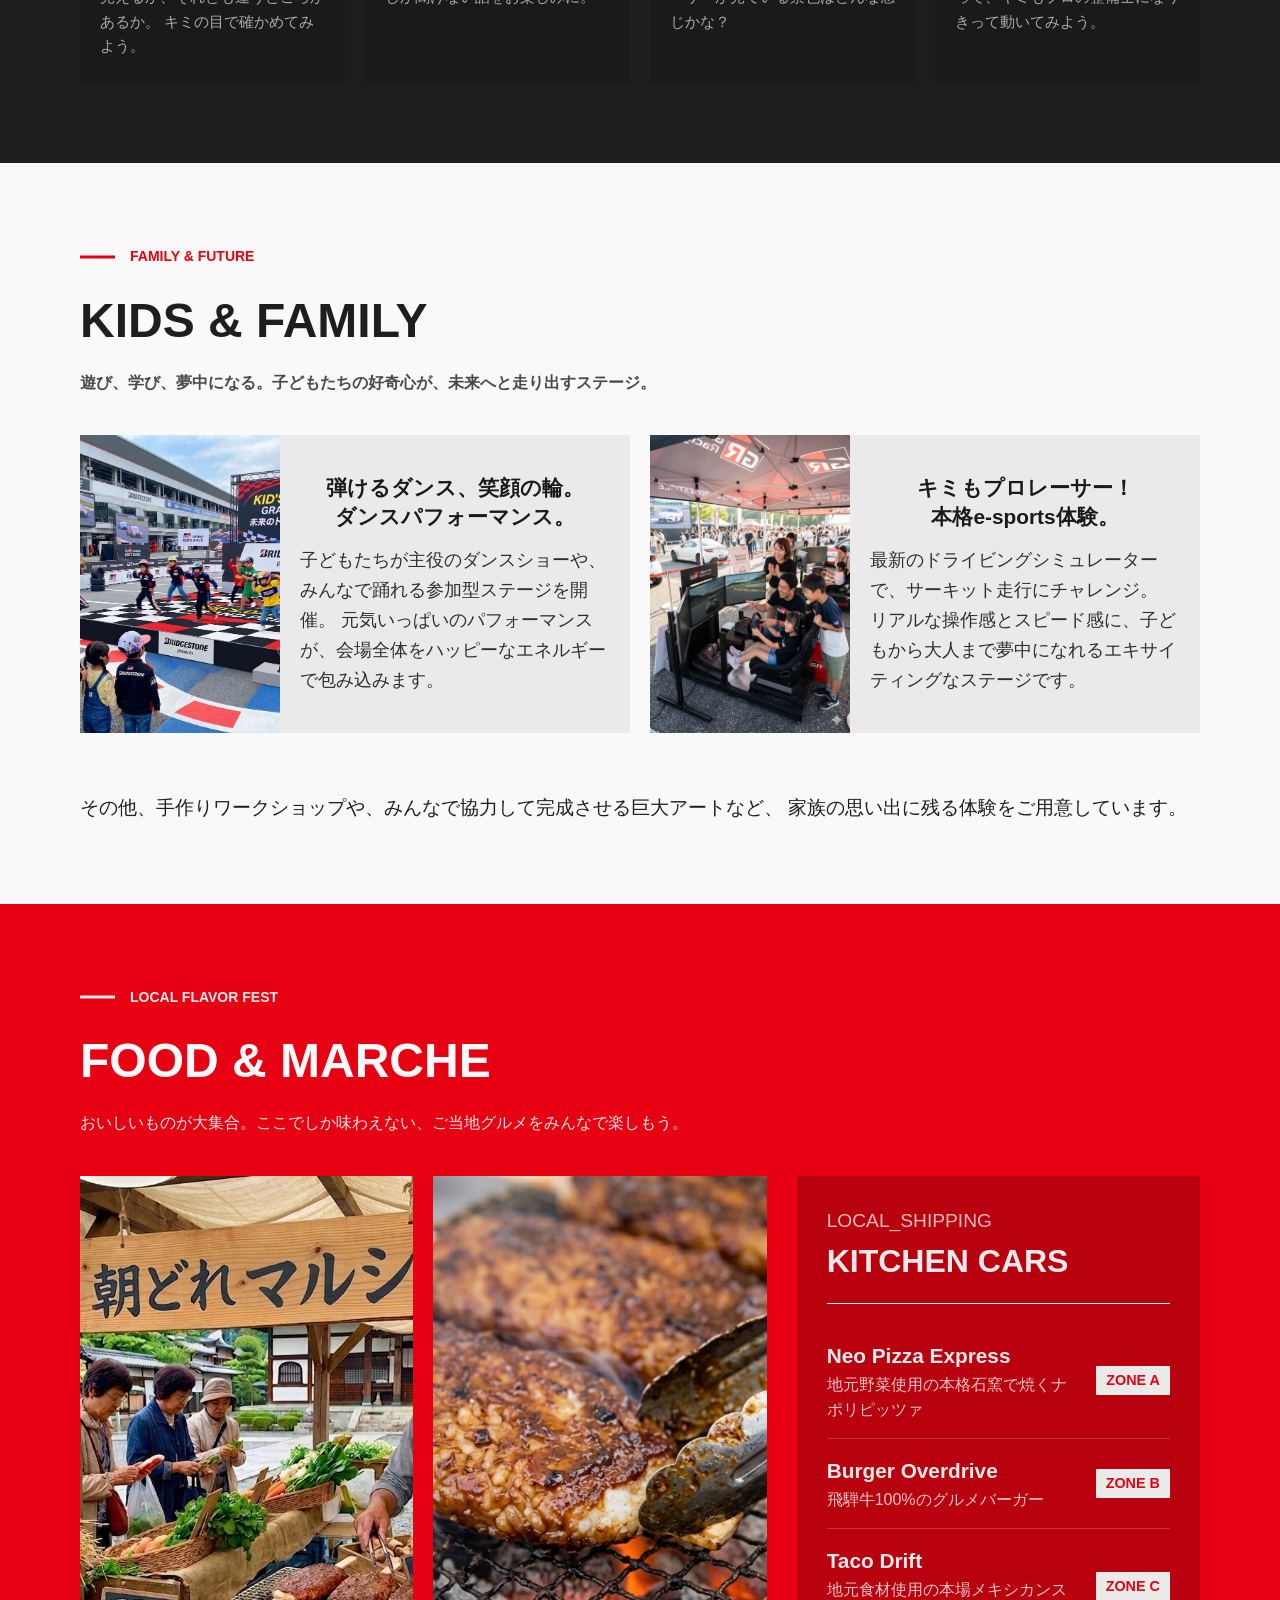
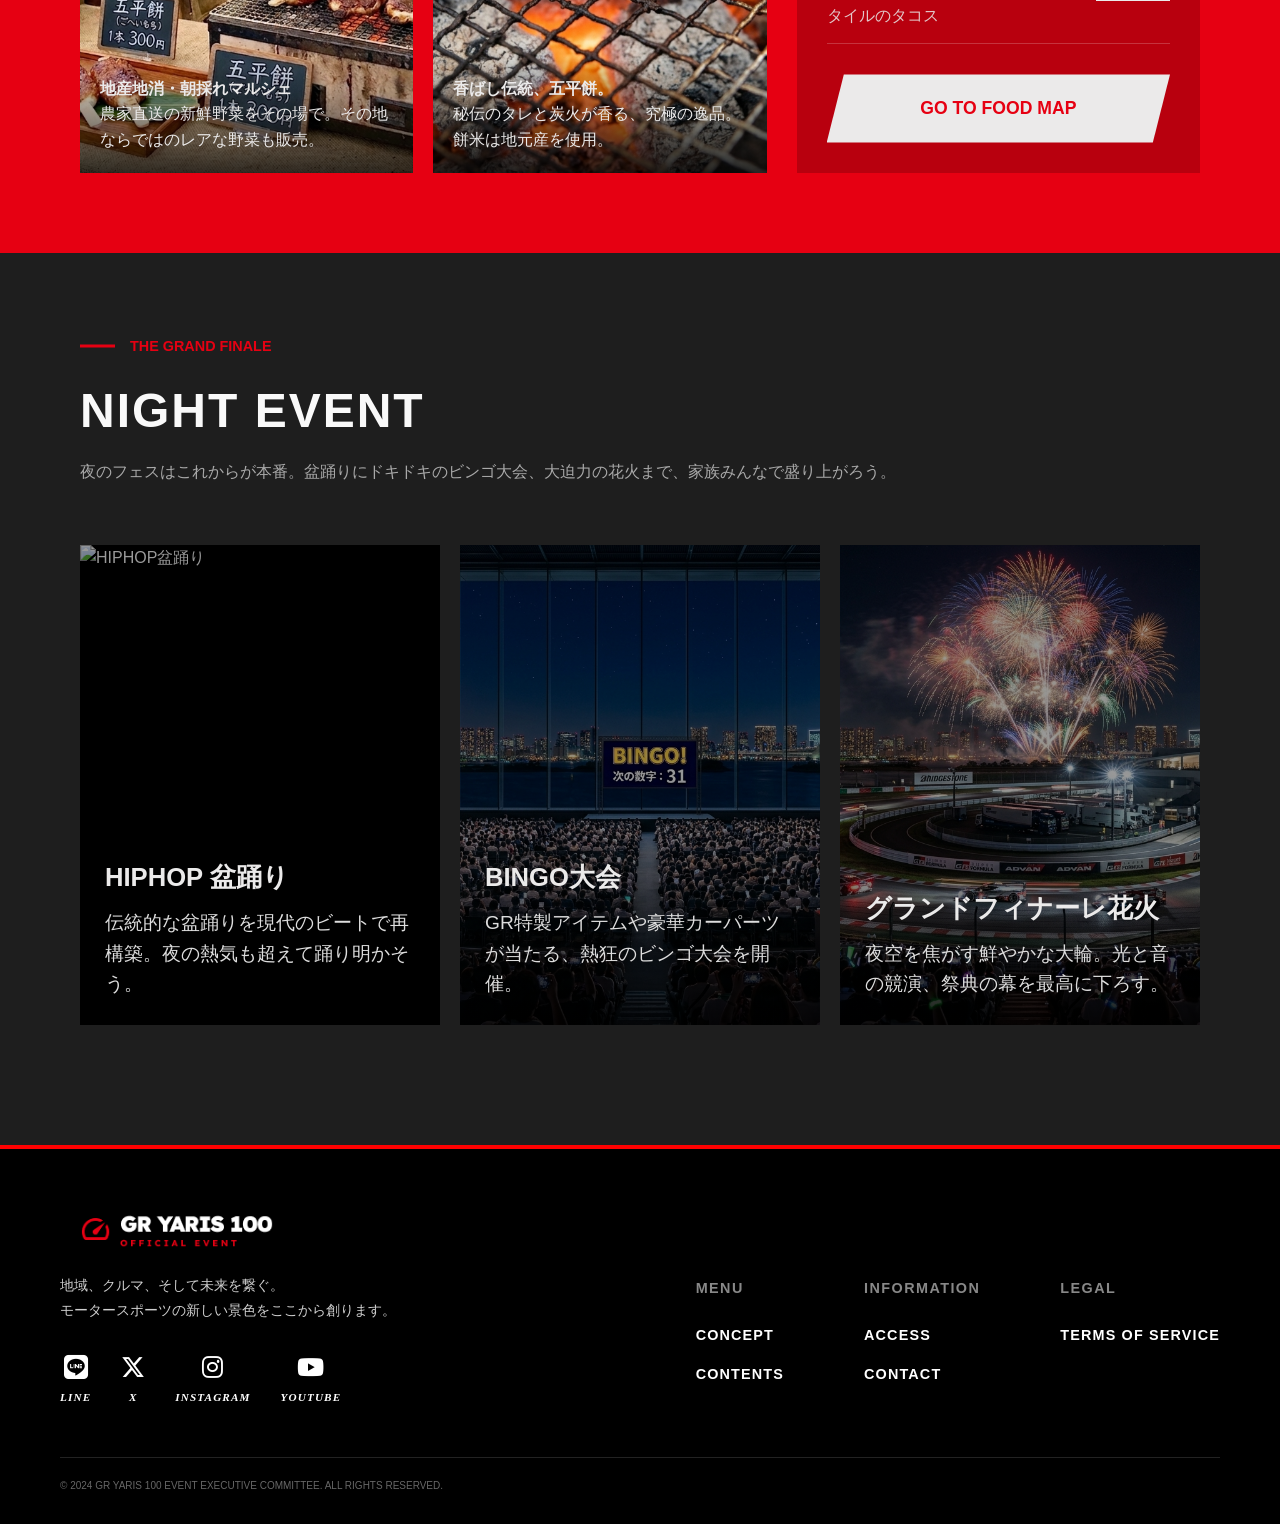
==== commit e62a6644: "イベントページの文章の内容など変更しました。" ====
--- a/カーイベント/event.html
+++ b/カーイベント/event.html
@@ -49,24 +49,55 @@
         <section id="gr-area" class="wrapper active-section">
             <div class="section-header">
                 <p class="label-line">THE CORE EXPERIENCE</p>
-                <h3 class="section-title">GR AREA:<br>ADRENALINE</h3>
-                <p class="message">極限の走りが生む、かつてない衝撃を体感せよ。</p>
+                <h3 class="section-title">GR AREA:<br>PICK UP</h3>
+                <p class="message">ドキドキの連続。クルマの世界を、五感で楽しもう。</p>
             </div>
 
             <!-- ギャラリー-->
             <ul class="gallery">
                 <li class="grid-item">
                     <div class="photo">
+                        <img src="img/gr-area4.png" alt="Lineup">
+                    </div>
+                    <div class="content">
+                        <span class="category">EXHIBITION</span>
+                        <p class="title">
+                            ヤリス100台大集合。ワクワクパレード。
+                        </p>
+                        <p class="message">
+                            みんなが街で見かける「ヤリス」が、なんと100台も。
+                            全部同じに見えるか、それとも違うところがあるか。
+                            キミの目で確かめてみよう。
+                        </p>
+                    </div>
+                </li>
+                <li class="grid-item">
+                    <div class="photo">
+                        <img src="img/gr-area3.png" alt="Driver">
+                    </div>
+                    <div class="content">
+                        <span class="category">STAGE</span>
+                        <p class="title">
+                            プロレーサーによるトークショー。
+                        </p>
+                        <p class="message">
+                            世界で戦うプロのレーサーが登場。速く走れる理由など、ここでしか聞けない話をお楽しみに。
+                        </p>
+                    </div>
+
+                </li>
+                <li class="grid-item">
+                    <div class="photo">
                         <img src="img/gr-area1.png" alt="driver">
                     </div>
                     <div class="content">
                         <span class="category">EXPERIENCE</span>
                         <p class="title">
-                            プロの隣で味わう、極限のG体験。
-                        </p>
-                        <p class="message">
-                            現役ドライバーが操るマシンの助手席で、
-                            サーキットのスピードと迫力を全身で受け止めろ。
+                            本物のレーシングカーの乗車体験。
+                        </p>
+                        <p class="message">
+                            実際にレースで走っているマシンの運転席をのぞいてみよう。
+                            レーサーが見ている景色はどんな感じかな？
                         </p>
                     </div>
                 </li>
@@ -77,45 +108,14 @@
                     <div class="content">
                         <span class="category">WORKSHOP</span>
                         <p class="title">
-                            1秒を削る職人の技。ピットワーク体験。
-                        </p>
-                        <p class="message">
-                            レースの勝敗を左右するピット作業を疑似体験。
-                            メカニックの緊張感と誇りをその手に。
-                        </p>
-                    </div>
-
-                </li>
-                <li class="grid-item">
-                    <div class="photo">
-                        <img src="img/gr-area3.png" alt="Driver">
-                    </div>
-                    <div class="content">
-                        <span class="category">STAGE</span>
-                        <p class="title">
-                            トップドライバーが語る、勝利の裏側。
-                        </p>
-                        <p class="message">
-                            表彰台の頂点を目指す者だけが知る、ドライビングの真実と、
-                            飽くなき挑戦への熱き想い。
-                        </p>
-                    </div>
-
-                </li>
-                <li class="grid-item">
-                    <div class="photo">
-                        <img src="img/gr-area4.png" alt="Lineup">
-                    </div>
-                    <div class="content">
-                        <span class="category">EXHIBITION</span>
-                        <p class="title">
-                            歴代の名車が結集。GR 100台展示。
-                        </p>
-                        <p class="message">
-                            伝説のラリーカーから最新のGRMNまで、
-                            圧倒的スケールで展開するモータースポーツの系譜。
-                        </p>
-                    </div>
+                            子どもと一緒にできるGR車のピット体験。
+                        </p>
+                        <p class="message">
+                            レースの勝負は「速いタイヤ交換」で決まる。
+                            本物の道具を使って、キミもプロの整備士になりきって動いてみよう。
+                        </p>
+                    </div>
+
                 </li>
             </ul>
 
@@ -135,30 +135,35 @@
                     </div>
                     <div class="content">
                         <p class="title">
-                            弾けるリズム、笑顔の輪。<br>キッズステージ。
-                        </p>
-                        <p class="message">
-                            レースの勝敗を左右するピット作業を疑似体験。
-                            メカニックの緊張感と誇りをその手に。
-                        </p>
-                    </div>
-
-                </li>
-                <li class="grid-item">
-                    <div class="photo">
-                        <img src="img/kids-family2.png" alt="workshop">
-                    </div>
-                    <div class="content">
-                        <p class="title">
-                            木のぬくもりに触れる、<br>知的好奇心の冒険。
-                        </p>
-                        <p class="message">
-                            地元の食材を使ったワークショップや、伝統のけん玉遊び。五感を使って楽しみながら学ぼう。
-                        </p>
-                    </div>
-
+                            弾けるダンス、笑顔の輪。<br>ダンスパフォーマンス。
+                        </p>
+                        <p class="message">
+                            子どもたちが主役のダンスショーや、みんなで踊れる参加型ステージを開催。
+                            元気いっぱいのパフォーマンスが、会場全体をハッピーなエネルギーで包み込みます。
+                        </p>
+                    </div>
+
+                </li>
+                <li class="grid-item">
+                    <div class="photo">
+                        <img src="img/contents02.jpg" alt="e-sports">
+                    </div>
+                    <div class="content">
+                        <p class="title">
+                            キミもプロレーサー！<br>本格e-sports体験。
+                        </p>
+                        <p class="message">
+                            最新のドライビングシミュレーターで、サーキット走行にチャレンジ。
+                            リアルな操作感とスピード感に、子どもから大人まで夢中になれるエキサイティングなステージです。
+                        </p>
+                    </div>
                 </li>
             </ul>
+
+            <p class="text">
+                その他、手作りワークショップや、みんなで協力して完成させる巨大アートなど、
+                家族の思い出に残る体験をご用意しています。
+            </p>
 
         </section>
 
@@ -167,7 +172,7 @@
             <div class="section-header">
                 <p class="label-line">LOCAL FLAVOR FEST</p>
                 <h3 class="section-title">FOOD & MARCHE</h3>
-                <p class="message">地元の恵みが集結。五感で味わうフェス飯の極み。</p>
+                <p class="message">おいしいものが大集合。ここでしか味わえない、ご当地グルメをみんなで楽しもう。</p>
             </div>
 
             <div class="food-content">
@@ -176,14 +181,14 @@
                         <img src="img/food-marche1.png" alt="朝採れマルシェ">
                         <div class="item-info">
                             <h4>地産地消・朝採れマルシェ</h4>
-                            <p>農家直送の新鮮野菜をその場で。</p>
+                            <p>農家直送の新鮮野菜をその場で。その地ならではのレアな野菜も販売。</p>
                         </div>
                     </li>
                     <li class="food-item">
                         <img src="img/food-marche2.png" alt="五平餅">
                         <div class="item-info">
                             <h4>香ばし伝統、五平餅。</h4>
-                            <p>秘伝のタレと炭火が香る、究極の逸品。</p>
+                            <p>秘伝のタレと炭火が香る、究極の逸品。餅米は地元産を使用。</p>
                         </div>
                     </li>
                 </ul>
@@ -197,7 +202,7 @@
                         <li>
                             <div class="txt">
                                 <p class="name">Neo Pizza Express</p>
-                                <p class="desc">本格石窯で焼くナポリピッツァ</p>
+                                <p class="desc">地元野菜使用の本格石窯で焼くナポリピッツァ</p>
                             </div>
                             <span class="zone-tag">ZONE A</span>
                         </li>
@@ -211,7 +216,7 @@
                         <li>
                             <div class="txt">
                                 <p class="name">Taco Drift</p>
-                                <p class="desc">本場メキシカンスタイルのタコス</p>
+                                <p class="desc">地元食材使用の本場メキシカンスタイルのタコス</p>
                             </div>
                             <span class="zone-tag">ZONE C</span>
                         </li>
@@ -225,7 +230,7 @@
             <div class="section-header">
                 <p class="label-line label-red-bg">THE GRAND FINALE</p>
                 <h3 class="section-title">NIGHT EVENT</h3>
-                <p class="message">熱狂は夜へと加速する。伝統と現代が交差する、フェスの最後を飾る特別な夜。</p>
+                <p class="message">夜のフェスはこれからが本番。盆踊りにドキドキのビンゴ大会、大迫力の花火まで、家族みんなで盛り上がろう。</p>
             </div>
 
             <ul class="night-gallery">
@@ -242,7 +247,7 @@
                     <div class="photo">
                         <img src="img/night-event2.png" alt="メガBINGO">
                         <div class="night-content">
-                            <p class="title">激レア・メガBINGO</p>
+                            <p class="title">BINGO大会</p>
                             <p class="desc">GR特製アイテムや豪華カーパーツが当たる、熱狂のビンゴ大会を開催。</p>
                         </div>
                     </div>
@@ -259,10 +264,8 @@
             </ul>
         </section>
 
-        
-        
     </main>
-    
+
     <footer class="footer" id="contact">
         <div class="footer__inner">
             <div class="footer__top">
@@ -275,8 +278,7 @@
                         モータースポーツの新しい景色をここから創ります。
                     </p>
                     <div class="footer__sns">
-                        <a href="https://line.me" class="sns-link --line" target="_blank"
-                            rel="noopener noreferrer">
+                        <a href="https://line.me" class="sns-link --line" target="_blank" rel="noopener noreferrer">
                             <i class="fa-brands fa-line"></i>
                             <span class="sns-label">LINE</span>
                         </a>
@@ -321,6 +323,12 @@
             </div>
         </div>
     </footer>
+
+    <div class="fixed-navigation">
+        <a href="index.html" class="nav-btn btn-left">MAIN PAGE</a>
+        <a href="#" class="nav-btn btn-right">TOP PAGE</a>
+    </div>
+
     <script src="https://code.jquery.com/jquery-3.6.0.min.js"></script>
 
     <script src="js/main.js"></script>
--- a/カーイベント/css/style.css
+++ b/カーイベント/css/style.css
@@ -238,11 +238,36 @@
 .fv__btn--line {
     background: #18c95d;
     color: #ffffff;
-}
-
+    display: inline-block; /* 傾斜をかけるために必要 */
+    padding: 15px 40px;
+    text-decoration: none;
+    font-weight: bold;
+    transition: all 0.3s ease;
+
+    /* A. 最初から12度傾けておく */
+    transform: skewX(-12deg); 
+}
+
+/* 文字を真っ直ぐに戻す設定 */
+.fv__btn--line .btn-inner {
+    transform: skewX(12deg); 
+    display: flex;
+    align-items: center;
+    justify-content: center;
+    gap: 10px;
+    transition: all 0.3s ease;
+}
+
+/* ホバー時の設定 */
 .fv__btn--line:hover {
     background: #12a94c;
+    /*傾き(-12deg)を維持 */
     transform: skewX(-12deg);
+}
+
+/* ホバー中も文字の「垂直」をキープ */
+.fv__btn--line:hover .btn-inner {
+    transform: skewX(12deg);
 }
 
 .fv__btn--guide {
@@ -269,7 +294,7 @@
     text-align: center;
 }
 
-.section-title {
+.concept .section-title {
     color: #333333;
     font-size: 52px;
     font-weight: 900;
@@ -763,7 +788,8 @@
 .footer {
     background: #000000;
     border-top: 4px solid #ff0000;
-    padding: 60px 0 30px; /* 少し余裕を持たせる */
+    padding: 60px 0 30px;
+    /* 少し余裕を持たせる */
     color: #ffffff;
 }
 
@@ -776,7 +802,7 @@
 .footer__top {
     display: flex;
     justify-content: space-between;
-    align-items: flex-start; 
+    align-items: flex-start;
     gap: 60px;
 }
 
@@ -786,7 +812,8 @@
 }
 
 .footer__logo-img {
-    height: 40px; /* ロゴのサイズ調整 */
+    height: 40px;
+    /* ロゴのサイズ調整 */
     width: auto;
 }
 
@@ -800,15 +827,19 @@
 /* SNS共通設定 */
 .footer__sns {
     display: flex;
-    gap: 30px; /* アイコン同士の間隔 */
+    gap: 30px;
+    /* アイコン同士の間隔 */
     margin-top: 32px;
 }
 
 .sns-link {
     display: flex;
-    flex-direction: column; /* 縦並びにする */
-    align-items: center;    /* 中央寄せ */
-    gap: 10px;              /* アイコンと文字の間隔 */
+    flex-direction: column;
+    /* 縦並びにする */
+    align-items: center;
+    /* 中央寄せ */
+    gap: 10px;
+    /* アイコンと文字の間隔 */
     text-decoration: none;
     transition: all 0.3s ease;
 }
@@ -824,10 +855,14 @@
 .sns-label {
     color: #ffffff;
     font-size: 0.7rem;
-    font-weight: bold;           /* 極太にして力強さを出す */
-    letter-spacing: 0.1em;      /* 文字間隔を広げて高級感を出す */
-    font-family: 'Arial Black', 'sans-serif'; /* 角張った太いフォント */
-    font-style: italic;         /* 斜体にしてスピード感を出す */
+    font-weight: bold;
+    /* 極太にして力強さを出す */
+    letter-spacing: 0.1em;
+    /* 文字間隔を広げて高級感を出す */
+    font-family: 'Arial Black', 'sans-serif';
+    /* 角張った太いフォント */
+    font-style: italic;
+    /* 斜体にしてスピード感を出す */
     transition: color 0.3s ease;
 }
 
@@ -837,10 +872,25 @@
 }
 
 /* YouTubeなら赤、LINEなら緑のように個別に光らせる */
-.sns-link.--x:hover i, .sns-link.--x:hover .sns-label { color: #888888; }
-.sns-link.--instagram:hover i, .sns-link.--instagram:hover .sns-label { color: #e4405f; }
-.sns-link.--youtube:hover i, .sns-link.--youtube:hover .sns-label { color: #ff0000; }
-.sns-link.--line:hover i, .sns-link.--line:hover .sns-label { color: #06c755; }
+.sns-link.--x:hover i,
+.sns-link.--x:hover .sns-label {
+    color: #888888;
+}
+
+.sns-link.--instagram:hover i,
+.sns-link.--instagram:hover .sns-label {
+    color: #e4405f;
+}
+
+.sns-link.--youtube:hover i,
+.sns-link.--youtube:hover .sns-label {
+    color: #ff0000;
+}
+
+.sns-link.--line:hover i,
+.sns-link.--line:hover .sns-label {
+    color: #06c755;
+}
 
 /* 光の輪（グロー効果） */
 .sns-link:hover i {
@@ -863,7 +913,8 @@
 .footer__col-title {
     font-size: 0.9rem;
     font-weight: 800;
-    color: #888888; /* 見出しは少し暗くしてメリハリを出す */
+    color: #888888;
+    /* 見出しは少し暗くしてメリハリを出す */
     letter-spacing: 0.1em;
     margin-bottom: 8px;
 }
@@ -878,7 +929,8 @@
 }
 
 .footer__col a:hover {
-    color: #f36969; /* ホバーで赤く光る */
+    color: #f36969;
+    /* ホバーで赤く光る */
 }
 
 /* --- Bottom --- */
@@ -1045,11 +1097,17 @@
     }
 
     .concept__bg-text {
+        top: 8px;
+        left: 0;
+        right: 0;
+        text-align: center;
+        font-size: 68px;
+        color: rgba(0, 0, 0, 0.05);
         top: 18px;
         font-size: 70px;
         line-height: 1;
         white-space: nowrap;
-        opacity: 1;
+        pointer-events: none;
     }
 
     .concept__inner {
@@ -1091,10 +1149,9 @@
     }
 
     .concept__image-wrap {
-        width: 78%;
-        max-width: 320px;
+        width: 70%;
+        max-width: 290px;
         margin: 0 auto;
-        position: relative;
     }
 
     .concept__image-box {
@@ -1116,24 +1173,135 @@
         white-space: nowrap;
     }
 
-    .section-title {
-        font-size: 34px;
+
+    .contents {
+        padding: 72px 0;
+    }
+
+    .contents .section-title {
+        font-size: 24px;
+        line-height: 1.3;
+        letter-spacing: 0.02em;
+    }
+
+    .contents__inner {
+        padding: 0 16px;
+    }
+
+    .contents__lead {
+        font-size: 14px;
+        margin-top: 10px;
+        line-height: 1.8;
     }
 
     .contents__grid {
         grid-template-columns: repeat(2, 1fr);
-    }
+        gap: 12px;
+        margin-top: 24px;
+    }
+
+    .contents__item {
+        height: 200px;
+        border-radius: 6px;
+    }
+
+    .contents__label {
+        font-size: 10px;
+        padding: 6px 8px;
+        bottom: 70px;
+        left: 12px;
+    }
+
+    .contents__text {
+        font-size: 16px;
+        left: 12px;
+        bottom: 12px;
+        line-height: 1.3;
+    }
+
+    .contents__overlay {
+        position: absolute;
+        inset: 0;
+        display: block;
+        opacity: 1;
+        background: none;
+        z-index: 3;
+    }
+
+    .contents__btn {
+        position: absolute;
+        top: 10px;
+        right: 10px;
+        padding: 7px 10px;
+        color: #fff;
+        font-size: 10px;
+        font-weight: 700;
+        letter-spacing: 0.06em;
+        background: rgba(0, 0, 0, 0.58);
+        border: 1px solid rgba(255, 255, 255, 0.18);
+        border-radius: 4px;
+        text-shadow: none;
+        opacity: 1;
+        transform: translateY(0);
+    }
+
+    .contents__item:hover {
+        transform: none;
+    }
+
+    .contents__item:hover img {
+        transform: none;
+    }
+
+    .contents__item:hover .contents__overlay {
+        opacity: 1;
+    }
+
+    .contents__item:hover .contents__btn {
+        opacity: 1;
+        transform: translateY(0);
+    }
+
+    .access {
+        padding: 60px 0;
+    }
+
+    .section-label {
+        font-size: 12px;
+        letter-spacing: 0.15em;
+    }
+
+    .access .section-title {
+        font-size: 24px;
+        font-weight: 700;
+    }
+
+    .access__map {
+        margin-bottom: 16px;
+    }
+
+    .access__actions {
+        margin-bottom: 24px;
+        text-align: center;
+    }
+
 
     .access__info {
         grid-template-columns: 1fr;
     }
 
     .access__box h3 {
-        font-size: 22px;
+        font-size: 20px;
+        line-height: 1.3;
     }
 
     .schedule {
-        padding: 80px 0 88px;
+        padding: 60px 0;
+    }
+
+    .schedule .section-title {
+        font-size: 24px;
+        font-weight: 700;
     }
 
     .schedule__inner {
@@ -1201,33 +1369,50 @@
         line-height: 1.7;
     }
 
+    .sponsor {
+        padding: 40px 0 60px;
+    }
 
     .sponsor__grid {
         grid-template-columns: repeat(2, 1fr);
-        gap: 12px;
+        gap: 20px;
     }
 
     .sponsor__item {
-        height: 90px;
-        padding: 12px;
+        display: flex;
+        justify-content: center;
+        align-items: center;
+
+        padding: 16px;
+        border-radius: 8px;
+
+        background: rgba(255, 255, 255, 0.03);
+        transition: 0.3s;
+    }
+
+    .sponsor__item:active,
+    .sponsor__item:hover {
+        border: 1px solid #e60023;
     }
 
     .sponsor__item img {
         max-height: 40px;
+        height: auto;
     }
 
     .footer__top {
         flex-direction: column;
-        align-items: flex-start; /* スマホでは左寄せに戻す */
+        align-items: flex-start;
+        /* スマホでは左寄せに戻す */
         gap: 50px;
     }
-    
+
     .footer__links {
         gap: 40px;
         flex-wrap: wrap;
         margin-top: 10px;
     }
-    
+
     .footer__col {
         min-width: 140px;
     }
@@ -1239,7 +1424,7 @@
 
 /*wrapper共通*/
 .wrapper {
-    max-width: 1440px;
+    width: 100%;
     margin: 0 auto;
     padding: 80px;
     box-sizing: border-box;
@@ -1297,7 +1482,6 @@
 .hero-content.wrapper {
     padding: 80px;
     width: 100%;
-    max-width: 1200px;
     margin: 0 auto;
     box-sizing: border-box;
     position: relative;
@@ -1421,13 +1605,13 @@
     }
 
     .hero-content.wrapper {
-        padding: 30px;
+        padding: 38px;
 
     }
 
     .mainvisual {
         height: 100dvh;
-        min-height: 400px;
+        max-height: 400px;
         background-attachment: scroll;
         background-size: cover;
         background-position: center center;
@@ -1461,6 +1645,7 @@
     section.wrapper {
         display: none;
         opacity: 0;
+        padding: 38px;
         /* 重要：中身が空でも画面半分くらいの高さは維持させる（位置飛び防止） */
         /* min-height: 100vh;  */
         /* overflow: hidden; */
@@ -1637,6 +1822,7 @@
 
 /*GR AREA  responsive*/
 @media (max-width: 768px) {
+
     /*wrapper共通*/
     .wrapper {
         padding: 40px 20px;
@@ -1727,14 +1913,13 @@
 
 /* --- 画像エリア（左側） --- */
 #kids-family .photo {
+    /* 画像の横幅を200pxに固定 */
     flex: 0 0 200px;
-    /* 画像の横幅を200pxに固定 */
-    padding: 10px;
     background: none;
-    border: none !important;
-    /* ★枠線の重複を防止 */
+    border: none;
     overflow: hidden;
     /* 拡大アニメーションのマスク */
+    box-sizing: border-box;
 }
 
 #kids-family .photo img {
@@ -1744,20 +1929,19 @@
     /* 枠に合わせてきれいに収める */
     display: block;
     transition: transform 0.5s ease;
-    /* ★滑らかな拡大を実現 */
-    border-radius: 2%;
+    
 }
 
 /* カードにホバーした時に画像を拡大 */
 #kids-family li:hover .photo img {
-    transform: scale(1.05);
+    transform: scale(1.1);
 }
 
 /* --- テキストエリア（右側） --- */
 #kids-family li .content {
     flex: 1;
     /* 残りの幅をすべて使用 */
-    padding: 30px 10px;
+    padding: 30px 20px;
     background-color: transparent;
     display: flex;
     flex-direction: column;
@@ -1771,14 +1955,22 @@
     font-weight: bold;
     margin-bottom: 15px;
     line-height: 1.4;
+    text-align: center;
     color: #1a1a1a;
 }
 
 #kids-family li .content .message {
-    font-size: 1rem;
+    font-size: 1.1rem;
+    font-weight: 450;
     line-height: 1.7;
-    color: #666;
+    color: #302f2f;
     margin: 0;
+}
+
+#kids-family .text {
+    margin-top: 60px;
+    font-size: 1.2rem;
+
 }
 
 /*KIDS&FAMILY responsive*/
@@ -1855,7 +2047,7 @@
 #food-marche .food-content {
     display: flex;
     gap: 30px;
-    align-items: flex-start;
+    align-items: stretch;
 }
 
 /* 左側：画像ギャラリー */
@@ -1869,30 +2061,36 @@
     flex: 1;
     position: relative;
     list-style: none;
-
+    height: auto;
+    /*枠からはみ出した分を隠す*/
+    overflow: hidden;
 }
 
 #food-marche .food-content .food-item img {
     width: 100%;
-    height: 350px;
+    height: 100%;
     object-fit: cover;
     transition: transform 0.5s;
 }
 
 .food-content .food-item:first-child img {
-    object-position: right;
+    object-position: center;
+}
+
+.food-content .food-item:nth-child(2) img {
+    object-position: 38% center;
 }
 
 
 .food-content .food-item:hover img {
-    transform: scale(1.1);
+    transform: scale(1.04);
 }
 
 .food-content .item-info {
     position: absolute;
     bottom: 0;
     left: 0;
-    padding: 30px 20px 20px;
+    padding: 20px;
     background: linear-gradient(to top, rgba(0, 0, 0, 0.8), transparent);
     width: 100%;
 }
@@ -1902,7 +2100,7 @@
     flex: 1;
     background-color: rgba(0, 0, 0, 0.2);
     /* 背景を少し暗くして文字を読みやすく */
-    padding: 40px;
+    padding: 30px;
 }
 
 .panel-sub {
@@ -1930,6 +2128,10 @@
     border-bottom: 1px solid rgba(255, 255, 255, 0.2);
 }
 
+.shop-list .txt {
+    width: 70%;
+}
+
 .shop-list .name {
     font-weight: bold;
     font-size: 1.3rem;
@@ -1937,7 +2139,7 @@
 
 .shop-list .desc {
     font-size: 1rem;
-    opacity: 0.7;
+    opacity: 0.85;
 }
 
 .zone-tag {
@@ -2120,4 +2322,218 @@
     #night-event .section-title {
         font-size: 2.5rem;
     }
-}+}
+
+
+
+
+/* 「メインページへ戻る」ボタン(左側表示）、「top-page」ボタン（右側表示） */
+/* --- 固定ナビゲーション：ベース --- */
+.fixed-navigation {
+    position: fixed;
+    top: 30%;
+    left: 0;
+    width: 100%;
+
+    z-index: 9999;
+    pointer-events: none; /* 親要素はクリックを透過 */
+    display: flex;
+    justify-content: space-between;
+}
+
+/* --- ボタン共通スタイル --- */
+.nav-btn {
+    pointer-events: auto; /* ボタン自体はクリック可能 */
+    width: 60px; /* 80pxの余白に収める */
+    min-height: 160px; /* 矢印と文字が被らないための最低限の高さ */
+    background-color: rgba(26, 26, 26, 0.9);
+    color: #ebeaea;
+    text-decoration: none;
+    font-size: 0.9rem;
+    font-weight: bold;
+    border: 1px solid #e60012;
+    text-align: center;
+    transition: all 0.3s ease;
+    writing-mode: vertical-rl; /* 縦書き */
+    position: relative;
+    
+    /* 文字を枠内の垂直中央に配置 */
+    display: flex;
+    align-items: top;
+    justify-content: center;
+    letter-spacing: 0.1em;
+    padding: 8px;
+}
+
+/* --- 矢印の共通設定（疑似要素） --- */
+.nav-btn::before,
+.nav-btn::after {
+    content: "";
+    position: absolute;
+    writing-mode: horizontal-tb; /* 縦書きモードをリセットして向きを固定 */
+    transition: 0.3s;
+}
+
+/* 矢印の「先端（くの字）」 */
+.nav-btn::before {
+    width: 8px;
+    height: 8px;
+    border-top: 2px solid #e60012;
+    border-left: 2px solid #e60012;
+}
+
+/* 矢印の「棒（ライン）」 */
+.nav-btn::after {
+    background-color: #e60012;
+    width: 2px;
+    height: 40px; /* 矢印の長さ */
+}
+
+/* --- 左側：MAIN PAGE 個別設定（文字の上に左矢印） --- */
+.btn-left {
+    margin-left: 10px;
+    align-items: center;
+}
+
+/* 先端（くの字） */
+.btn-left::before {
+    top: 7.1%; /* ボタンの上端からの位置 */
+    left: 15%;
+    /* 重要：一度回転をリセットし、そこから左を向かせる */
+    writing-mode: horizontal-tb;
+    width: 10px;
+    height: 10px;
+    border-top: 2px solid #e60012;
+    border-left: 2px solid #e60012;
+    /* -45度回転させて左向きにする */
+    transform: translateX(-50%) rotate(-45deg);
+}
+
+/* 棒（ライン） */
+.btn-left::after {
+    top: 10%; /* 先端の頂点と合わせる */
+    left: 47%;
+    writing-mode: horizontal-tb;
+    background-color: #e60012;
+    width: 50px;
+    height: 2px; /* お好みの長さに調整 */
+    transform: translateX(-50%);
+}
+
+/* --- 右側：TOP PAGE 個別設定（文字の左に上矢印） --- */
+/* 右側のTOP PAGEボタンを初期状態で隠す */
+.btn-right {
+    margin-right: 10px;
+    opacity: 0;           /* 透明にする */
+    visibility: hidden;  /* クリックも無効化 */
+    transform: translateX(20px); /* 少し右にずらしておく */
+    transition: all 0.5s ease;   /* ふわっと出すためのアニメーション */
+}
+
+/* JSでこのクラスがついたら表示する */
+.btn-right.is-visible {
+    opacity: 1;
+    visibility: visible;
+    transform: translateX(0); /* 定位置に戻る */
+}
+
+.btn-right::before {
+    top: 30px; /* 文字の左上付近に配置 */
+    left: 15px; /* 文字の左側（隙間） */
+    transform: rotate(45deg); /* 上向き */
+}
+
+.btn-right::after {
+    top: 31px;
+    left: 18px; /* 先端の頂点と合わせる */
+    height: 90px;
+}
+
+/* --- ホバーアクション --- */
+.nav-btn:hover {
+    background-color: #e60012;
+    color: #fff;
+}
+
+.nav-btn:hover::before {
+     border-color: #fff;
+    }
+
+.nav-btn:hover::after {
+    background-color: #fff;
+}
+
+.btn-left:hover {
+    transform: translateX(5px);
+}
+
+.btn-right:hover {
+    transform: translateX(-5px);
+}
+
+@media screen and (max-width: 768px) {
+    .fixed-navigation {
+        top: 50px;
+    }
+
+    .nav-btn {
+        top: 10px;
+        width: 32px; /* 少しだけ余裕を持たせる */
+        min-height: 120px;
+        font-size: 0.7rem;
+        padding-top: 45px; /* 文字を下げて、上に矢印スペースを確保 */
+        align-items: flex-start; /* 文字の開始位置を上に揃える */
+    }
+
+    /* 矢印の共通リセット：中央配置を徹底 */
+    .nav-btn::before, .nav-btn::after {
+        left: 50%;
+        transform: translateX(-50%);
+    }
+
+    .btn-left {
+        margin-left: 2px;
+    }
+
+    /* --- 左側：MAIN PAGE (左向き矢印) --- */
+    .btn-left::before {
+        top: 10.5px;
+        width: 7px;
+        height: 7px;
+        left: 9px;
+        /* 中央から左に回転 */
+        transform: translateX(-50%) rotate(-45deg); 
+    }
+
+    .btn-left::after {
+        top: 13px;
+        width: 20px; /* 棒を短く */
+        height: 2px;
+        transform: translateX(-50%);
+    }
+
+    .btn-right {
+        margin-right: 2px;
+    }
+
+    /* --- 右側：TOP PAGE (上向き矢印) --- */
+    .btn-right::before {
+        top: 10px;
+        width: 7px;
+        height: 7px;
+        /* 中央で上向きに回転 */
+        transform: translateX(-50%) rotate(45deg);
+    }
+    .btn-right::after {
+        top: 11px;
+        width: 2px;
+        height: 25px; /* 縦の棒 */
+        transform: translateX(-50%);
+    }
+
+    /* コンテンツ被り防止：これがないと画像の上にボタンが乗ります */
+    .wrapper {
+        padding-left: 32px;
+        padding-right: 32px;
+    }
+}
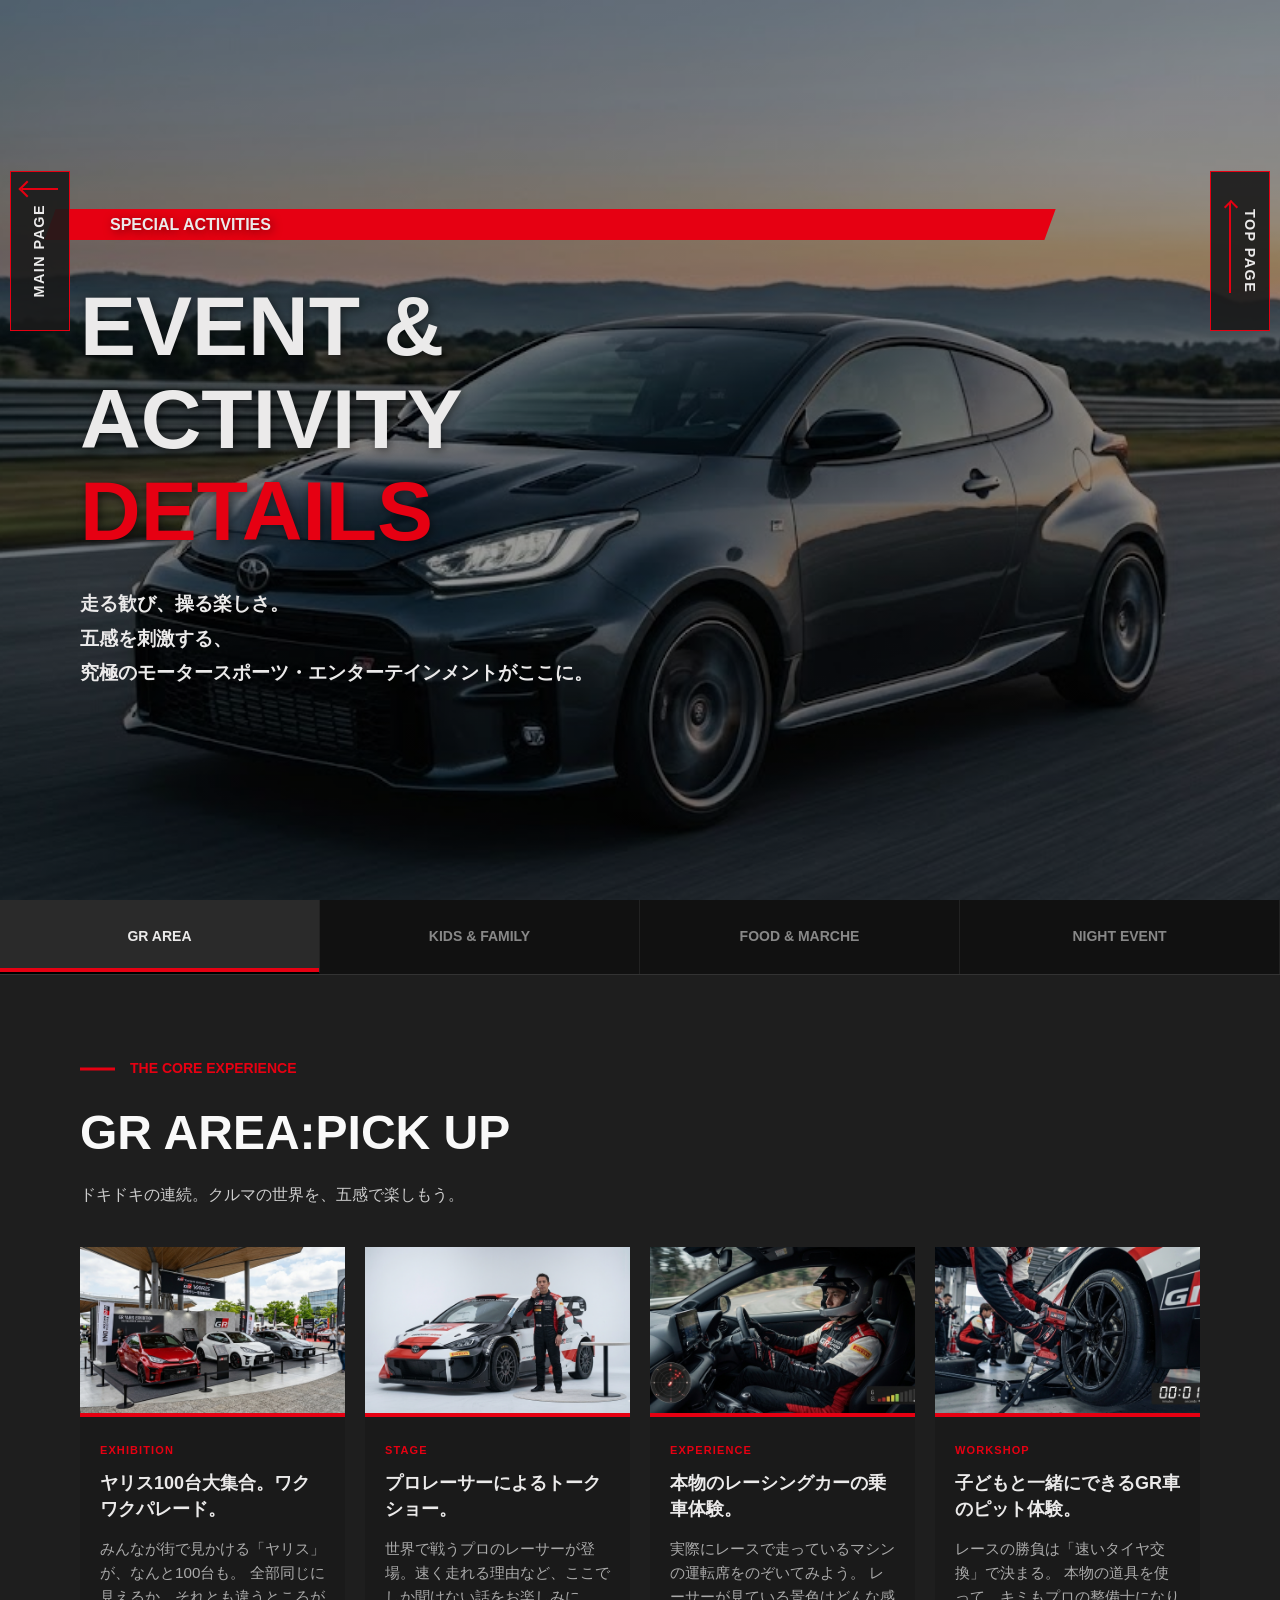
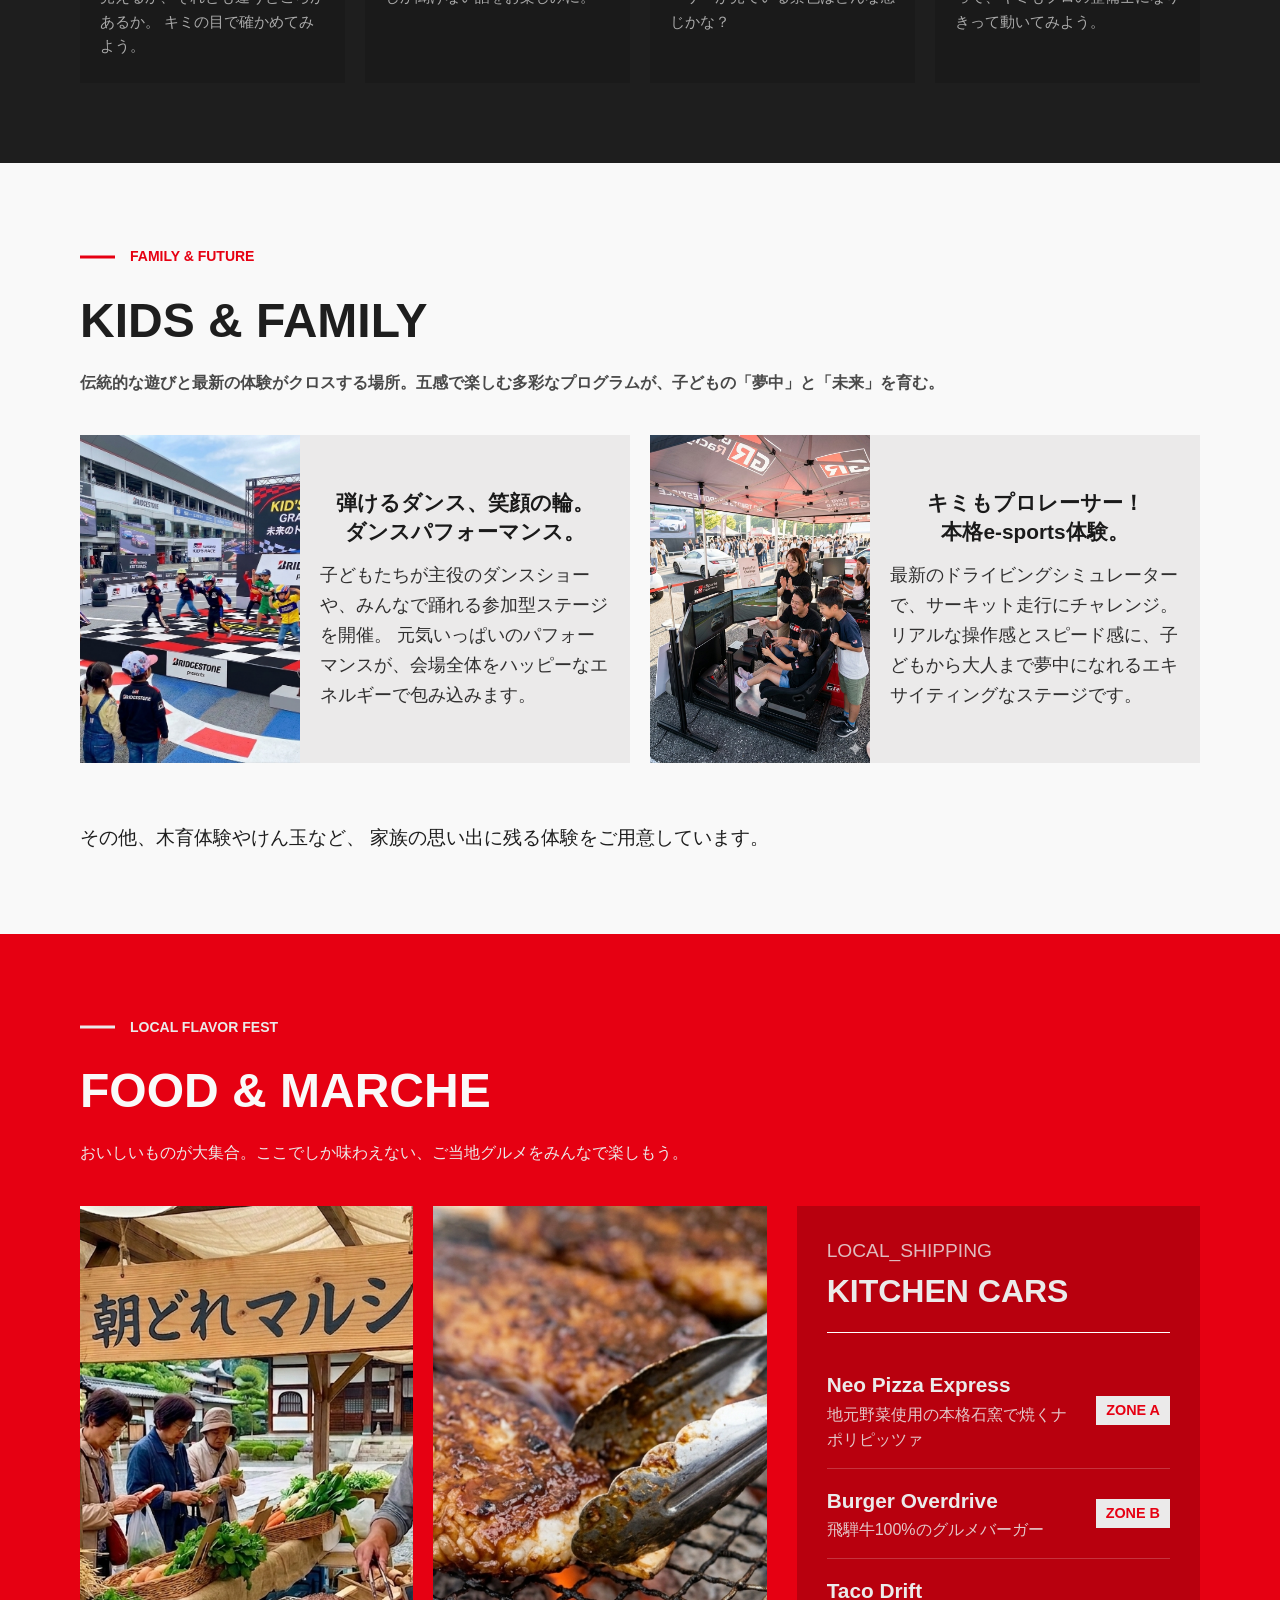
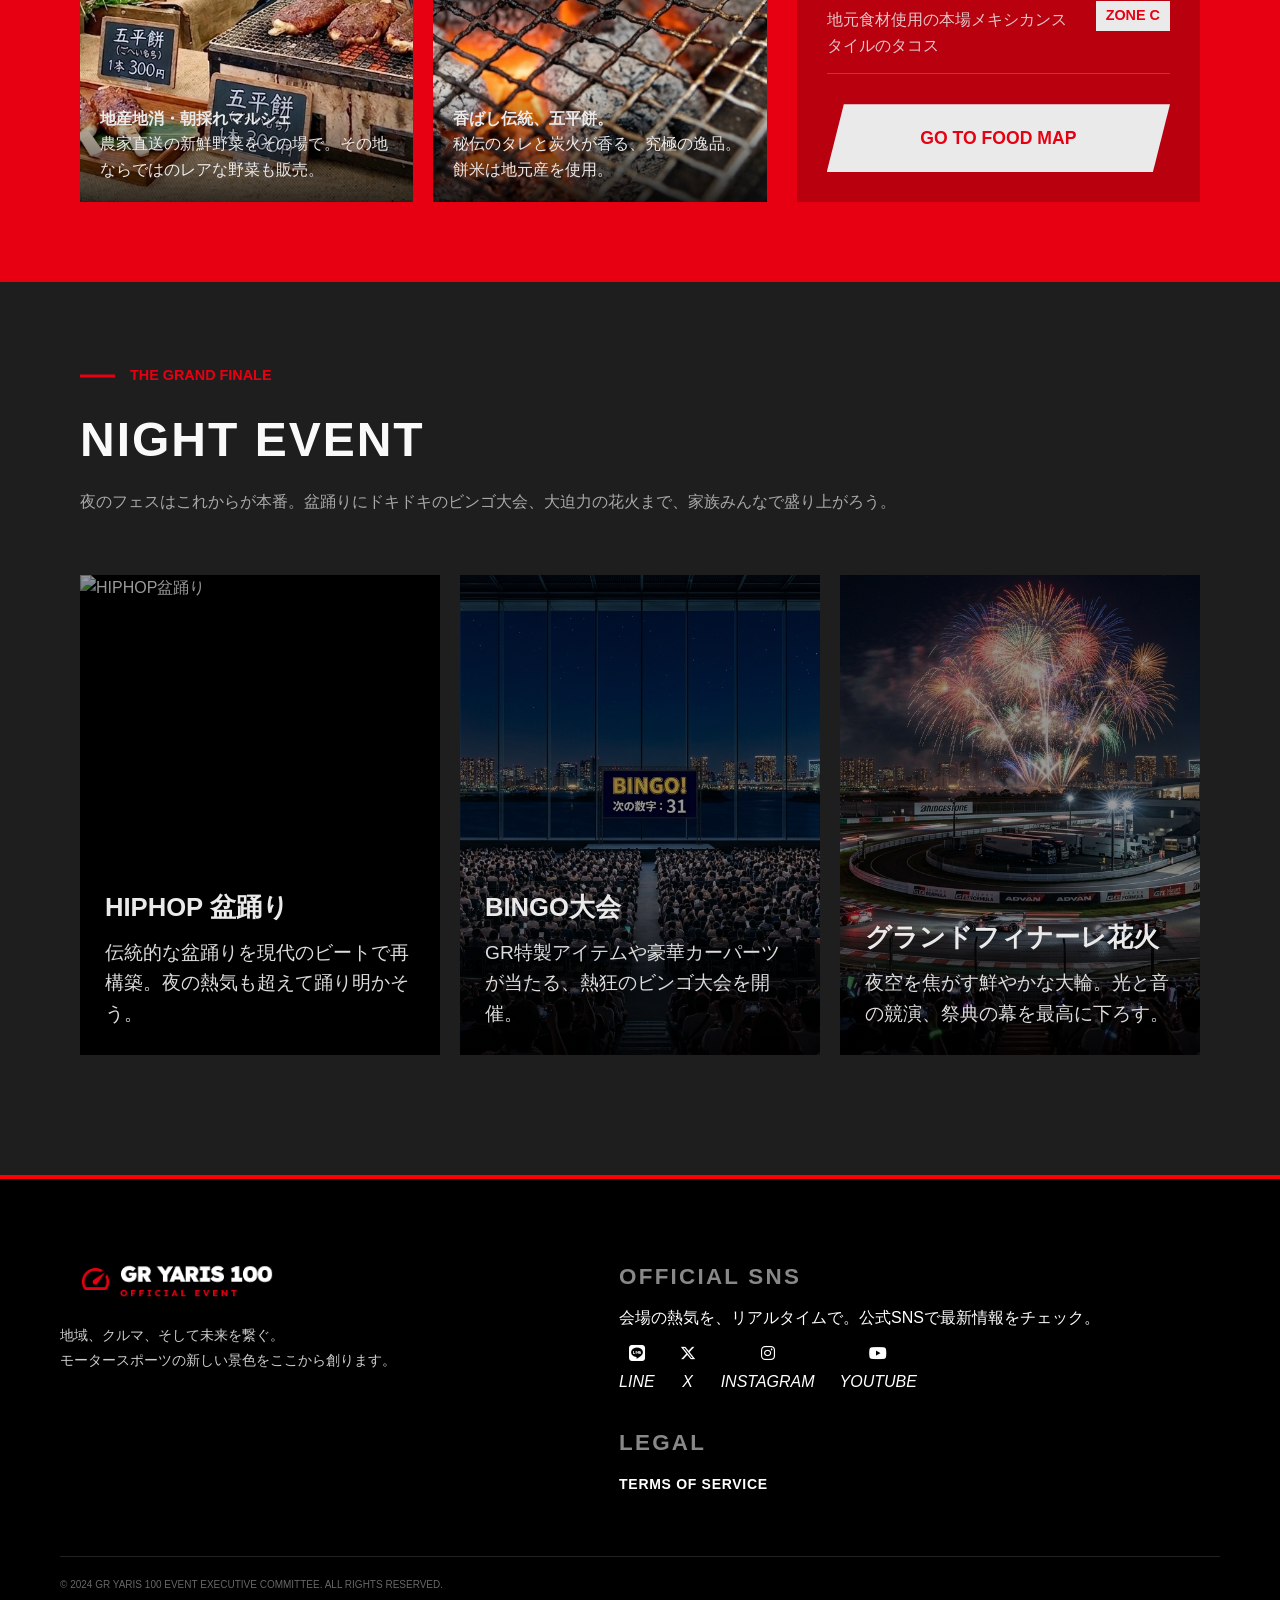
==== commit 2255ea89: "main pageとtop pageのボタンを変更しました。" ====
--- a/カーイベント/event.html
+++ b/カーイベント/event.html
@@ -126,7 +126,8 @@
             <div class="section-header">
                 <p class="label-line">FAMILY & FUTURE</p>
                 <h3 class="section-title">KIDS & FAMILY</h3>
-                <p class="message">遊び、学び、夢中になる。子どもたちの好奇心が、未来へと走り出すステージ。</p>
+                <p class="message">伝統的な遊びと最新の体験がクロスする場所。五感で楽しむ多彩なプログラムが、子どもの「夢中」と「未来」を育む。
+                </p>
             </div>
             <ul class="list">
                 <li class="grid-item">
@@ -161,7 +162,7 @@
             </ul>
 
             <p class="text">
-                その他、手作りワークショップや、みんなで協力して完成させる巨大アートなど、
+                その他、木育体験やけん玉など、
                 家族の思い出に残る体験をご用意しています。
             </p>
 
@@ -267,17 +268,23 @@
     </main>
 
     <footer class="footer" id="contact">
-        <div class="footer__inner">
-            <div class="footer__top">
-                <div class="footer__brand">
-                    <a href="index.html">
-                        <img src="img/logo.png" alt="GR YARIS 100" class="footer__logo-img">
-                    </a>
-                    <p class="footer__text">
-                        地域、クルマ、そして未来を繋ぐ。<br />
-                        モータースポーツの新しい景色をここから創ります。
-                    </p>
-                    <div class="footer__sns">
+    <div class="footer__inner">
+        <div class="footer__main">
+            <div class="footer__brand">
+                <a href="index.html" class="footer__logo">
+                    <img src="img/logo.png" alt="GR YARIS 100" class="footer__logo-img">
+                </a>
+                <p class="footer__text">
+                    地域、クルマ、そして未来を繋ぐ。<br>
+                    モータースポーツの新しい景色をここから創ります。
+                </p>
+            </div>
+
+            <div class="footer__right">
+                <div class="footer__sns">
+                    <p class="footer__sns-title">OFFICIAL SNS</p>
+                    <p class="footer__sns-text">会場の熱気を、リアルタイムで。公式SNSで最新情報をチェック。</p>
+                    <div class="footer__sns-links">
                         <a href="https://line.me" class="sns-link --line" target="_blank" rel="noopener noreferrer">
                             <i class="fa-brands fa-line"></i>
                             <span class="sns-label">LINE</span>
@@ -286,46 +293,32 @@
                             <i class="fa-brands fa-x-twitter"></i>
                             <span class="sns-label">X</span>
                         </a>
-                        <a href="https://instagram.com" class="sns-link --instagram" target="_blank"
-                            rel="noopener noreferrer">
+                        <a href="https://instagram.com" class="sns-link --instagram" target="_blank" rel="noopener noreferrer">
                             <i class="fa-brands fa-instagram"></i>
                             <span class="sns-label">INSTAGRAM</span>
                         </a>
-                        <a href="https://youtube.com" class="sns-link --youtube" target="_blank"
-                            rel="noopener noreferrer">
+                        <a href="https://youtube.com" class="sns-link --youtube" target="_blank" rel="noopener noreferrer">
                             <i class="fa-brands fa-youtube"></i>
                             <span class="sns-label">YOUTUBE</span>
                         </a>
                     </div>
                 </div>
 
-                <div class="footer__links">
-                    <div class="footer__col">
-                        <p class="footer__col-title">MENU</p>
-                        <a href="#">CONCEPT</a>
-                        <a href="#">CONTENTS</a>
-                    </div>
-                    <div class="footer__col">
-                        <p class="footer__col-title">INFORMATION</p>
-                        <a href="#">ACCESS</a>
-                        <a href="#">CONTACT</a>
-                    </div>
-                    <div class="footer__col">
-                        <p class="footer__col-title">LEGAL</p>
-                        <a href="#">TERMS OF SERVICE</a>
-
-                    </div>
+                <div class="footer__nav">
+                    <p class="footer__nav-title">LEGAL</p>
+                    <a href="#" class="footer__nav-link">TERMS OF SERVICE</a>
                 </div>
             </div>
-
-            <div class="footer__bottom">
-                <p>© 2024 GR YARIS 100 EVENT EXECUTIVE COMMITTEE. ALL RIGHTS RESERVED.</p>
-            </div>
         </div>
-    </footer>
+
+        <div class="footer__bottom">
+            <p>© 2024 GR YARIS 100 EVENT EXECUTIVE COMMITTEE. ALL RIGHTS RESERVED.</p>
+        </div>
+    </div>
+</footer>
 
     <div class="fixed-navigation">
-        <a href="index.html" class="nav-btn btn-left">MAIN PAGE</a>
+        <a href="index.html" class="nav-btn btn-left"><span>MAIN PAGE</span></a>
         <a href="#" class="nav-btn btn-right">TOP PAGE</a>
     </div>
 
--- a/カーイベント/css/style.css
+++ b/カーイベント/css/style.css
@@ -784,13 +784,11 @@
 }
 
 /*footer*/
-/* --- Footer Base --- */
 .footer {
-    background: #000000;
+    background: #000;
     border-top: 4px solid #ff0000;
-    padding: 60px 0 30px;
-    /* 少し余裕を持たせる */
-    color: #ffffff;
+    padding: 80px 0 30px;
+    color: #fff;
 }
 
 .footer__inner {
@@ -799,21 +797,22 @@
     padding: 0 20px;
 }
 
-.footer__top {
+/* メインエリアを横並びに */
+.footer__main {
     display: flex;
     justify-content: space-between;
     align-items: flex-start;
-    gap: 60px;
-}
-
-/* --- Brand & SNS --- */
+    gap: 40px;
+}
+
+/* 左側：文章 */
 .footer__brand {
-    max-width: 350px;
+    flex: 1;
+    max-width: 450px;
 }
 
 .footer__logo-img {
     height: 40px;
-    /* ロゴのサイズ調整 */
     width: auto;
 }
 
@@ -824,128 +823,137 @@
     margin-top: 24px;
 }
 
-/* SNS共通設定 */
-.footer__sns {
+/* 右側：SNSとリンクをまとめる */
+.footer__right {
     display: flex;
-    gap: 30px;
-    /* アイコン同士の間隔 */
-    margin-top: 32px;
-}
-
+    flex-direction: column;
+    margin-right: 120px;
+}
+
+/* SNSエリア */
+.footer__sns-title {
+    font-size: 1.4rem;
+    font-weight: bold;
+    color: #888;
+    margin-bottom: 10px;
+    letter-spacing: 0.1em;
+}
+
+.footer__sns-text {
+    margin-bottom: 15px;
+}
+
+.footer__sns-links {
+    display: flex;
+    gap: 25px;
+}
+
+.footer__sns-links .sns-label {
+    font-family: 'Helvetica Neue', Arial, 'Hiragino Sans', sans-serif;
+    font-style: italic;
+}
+
+/* --- SNS共通のホバー設定 --- */
 .sns-link {
     display: flex;
     flex-direction: column;
-    /* 縦並びにする */
     align-items: center;
-    /* 中央寄せ */
-    gap: 10px;
-    /* アイコンと文字の間隔 */
+    gap: 8px;
     text-decoration: none;
-    transition: all 0.3s ease;
-}
-
-/* アイコンのサイズ */
-.sns-link i {
-    font-size: 24px;
-    color: #ffffff;
-    transition: color 0.3s ease;
-}
-
-/* ★カーレース風フォントの設定 */
-.sns-label {
-    color: #ffffff;
-    font-size: 0.7rem;
-    font-weight: bold;
-    /* 極太にして力強さを出す */
-    letter-spacing: 0.1em;
-    /* 文字間隔を広げて高級感を出す */
-    font-family: 'Arial Black', 'sans-serif';
-    /* 角張った太いフォント */
-    font-style: italic;
-    /* 斜体にしてスピード感を出す */
-    transition: color 0.3s ease;
-}
-
-/* --- ホバー演出 --- */
+    /* 全てのプロパティに0.3秒の動きをつける */
+    transition: transform 0.3s ease, color 0.3s ease, filter 0.3s ease;
+}
+
+/* ホバー時に上に3px浮かせる（全てのSNS共通） */
 .sns-link:hover {
-    transform: translateY(-3px) scale(1.05);
-}
-
-/* YouTubeなら赤、LINEなら緑のように個別に光らせる */
+    transform: translateY(-3px);
+}
+
+/* アイコンにグロー効果（光の輪）を少し追加 */
+.sns-link:hover i {
+    filter: drop-shadow(0 0 8px currentColor);
+}
+
+/* --- 各SNS個別のカラー設定 --- */
+
+/* LINE: 緑 */
+.sns-link.--line:hover i,
+.sns-link.--line:hover .sns-label {
+    color: #06c755;
+}
+
+/* X (Twitter): グレー/ライトブルー */
 .sns-link.--x:hover i,
 .sns-link.--x:hover .sns-label {
-    color: #888888;
-}
-
+    color: #888888; /* もしくは X公式の黒/白に合わせて #fff */
+}
+
+/* Instagram: グラデーションに近いピンク/赤 */
 .sns-link.--instagram:hover i,
 .sns-link.--instagram:hover .sns-label {
     color: #e4405f;
 }
 
+/* YouTube: 赤 */
 .sns-link.--youtube:hover i,
 .sns-link.--youtube:hover .sns-label {
     color: #ff0000;
 }
 
-.sns-link.--line:hover i,
-.sns-link.--line:hover .sns-label {
-    color: #06c755;
-}
-
-/* 光の輪（グロー効果） */
-.sns-link:hover i {
-    filter: drop-shadow(0 0 8px currentColor);
-}
-
-/* --- Links Area --- */
-.footer__links {
-    display: flex;
-    gap: 80px;
-    margin-top: 68px;
-}
-
-.footer__col {
-    display: flex;
-    flex-direction: column;
-    gap: 16px;
-}
-
-.footer__col-title {
-    font-size: 0.9rem;
-    font-weight: 800;
-    color: #888888;
-    /* 見出しは少し暗くしてメリハリを出す */
+/* 規約リンク */
+.footer__nav {
+    margin-top: 30px; /* SNSのタイトル行と合わせる微調整 */
+}
+
+.footer__nav-title {
+    font-size: 1.4rem;
+    font-weight: bold;
+    color: #888;
+    margin-bottom: 10px;
     letter-spacing: 0.1em;
-    margin-bottom: 8px;
-}
-
-.footer__col a {
-    color: #ffffff;
-    font-size: 0.9rem;
-    font-weight: 700;
+}
+
+.footer__nav-link {
+    color: #fff;
+    font-size: 14px;
+    font-weight: bold;
     text-decoration: none;
-    letter-spacing: 0.08em;
-    transition: color 0.2s ease;
-}
-
-.footer__col a:hover {
-    color: #f36969;
-    /* ホバーで赤く光る */
-}
-
-/* --- Bottom --- */
+    letter-spacing: 0.05em;
+    transition: 0.3s;
+}
+
+.footer__nav-link:hover {
+    color: #e21414;
+}
+
+/* 下部コピーライト */
 .footer__bottom {
-    margin-top: 50px;
+    margin-top: 60px;
     padding-top: 20px;
-    border-top: 1px solid #222222;
-    text-align: left;
+    border-top: 1px solid #222;
 }
 
 .footer__bottom p {
-    color: #666666;
+    color: #666;
     font-size: 10px;
 }
 
+/* スマホ対応（レスポンシブ） */
+@media (max-width: 768px) {
+    .footer__main {
+        flex-direction: column;
+        gap: 60px;
+    }
+    
+    .footer__right {
+        flex-direction: column;
+        gap: 40px;
+    }
+    
+    .footer__nav {
+        margin-top: 0;
+    }
+}
 
 @media (max-width: 768px) {
     .header {
@@ -1625,10 +1633,12 @@
     .mainvisual .label-line {
         margin-top: 30px;
         margin-left: 20px;
+        padding-left: 15px;
     }
 
     .mainvisual .label-line::before {
-        width: 160%;
+        width: 150%;
+        margin-left: 15px;
     }
 
     .tab-menu {
@@ -1914,7 +1924,7 @@
 /* --- 画像エリア（左側） --- */
 #kids-family .photo {
     /* 画像の横幅を200pxに固定 */
-    flex: 0 0 200px;
+    flex: 0 0 220px;
     background: none;
     border: none;
     overflow: hidden;
@@ -2071,14 +2081,6 @@
     height: 100%;
     object-fit: cover;
     transition: transform 0.5s;
-}
-
-.food-content .food-item:first-child img {
-    object-position: center;
-}
-
-.food-content .food-item:nth-child(2) img {
-    object-position: 38% center;
 }
 
 
@@ -2331,7 +2333,7 @@
 /* --- 固定ナビゲーション：ベース --- */
 .fixed-navigation {
     position: fixed;
-    top: 30%;
+    top: 19%;
     left: 0;
     width: 100%;
 
@@ -2347,11 +2349,11 @@
     width: 60px; /* 80pxの余白に収める */
     min-height: 160px; /* 矢印と文字が被らないための最低限の高さ */
     background-color: rgba(26, 26, 26, 0.9);
+    border: 1px solid #e60012;
     color: #ebeaea;
     text-decoration: none;
     font-size: 0.9rem;
     font-weight: bold;
-    border: 1px solid #e60012;
     text-align: center;
     transition: all 0.3s ease;
     writing-mode: vertical-rl; /* 縦書き */
@@ -2395,10 +2397,14 @@
     align-items: center;
 }
 
+.btn-left span {
+    transform: rotate(180deg);
+}
+
 /* 先端（くの字） */
 .btn-left::before {
     top: 7.1%; /* ボタンの上端からの位置 */
-    left: 15%;
+    left: 28%;
     /* 重要：一度回転をリセットし、そこから左を向かせる */
     writing-mode: horizontal-tb;
     width: 10px;
@@ -2412,10 +2418,10 @@
 /* 棒（ライン） */
 .btn-left::after {
     top: 10%; /* 先端の頂点と合わせる */
-    left: 47%;
+    left: 50%;
     writing-mode: horizontal-tb;
     background-color: #e60012;
-    width: 50px;
+    width: 36px;
     height: 2px; /* お好みの長さに調整 */
     transform: translateX(-50%);
 }
@@ -2453,6 +2459,7 @@
 .nav-btn:hover {
     background-color: #e60012;
     color: #fff;
+    border: 1px solid #fff;
 }
 
 .nav-btn:hover::before {
@@ -2464,16 +2471,16 @@
 }
 
 .btn-left:hover {
-    transform: translateX(5px);
+    transform: translateX(-3.5px);
 }
 
 .btn-right:hover {
-    transform: translateX(-5px);
+    transform: translateY(-8px);
 }
 
 @media screen and (max-width: 768px) {
     .fixed-navigation {
-        top: 50px;
+        top: 60px;
     }
 
     .nav-btn {
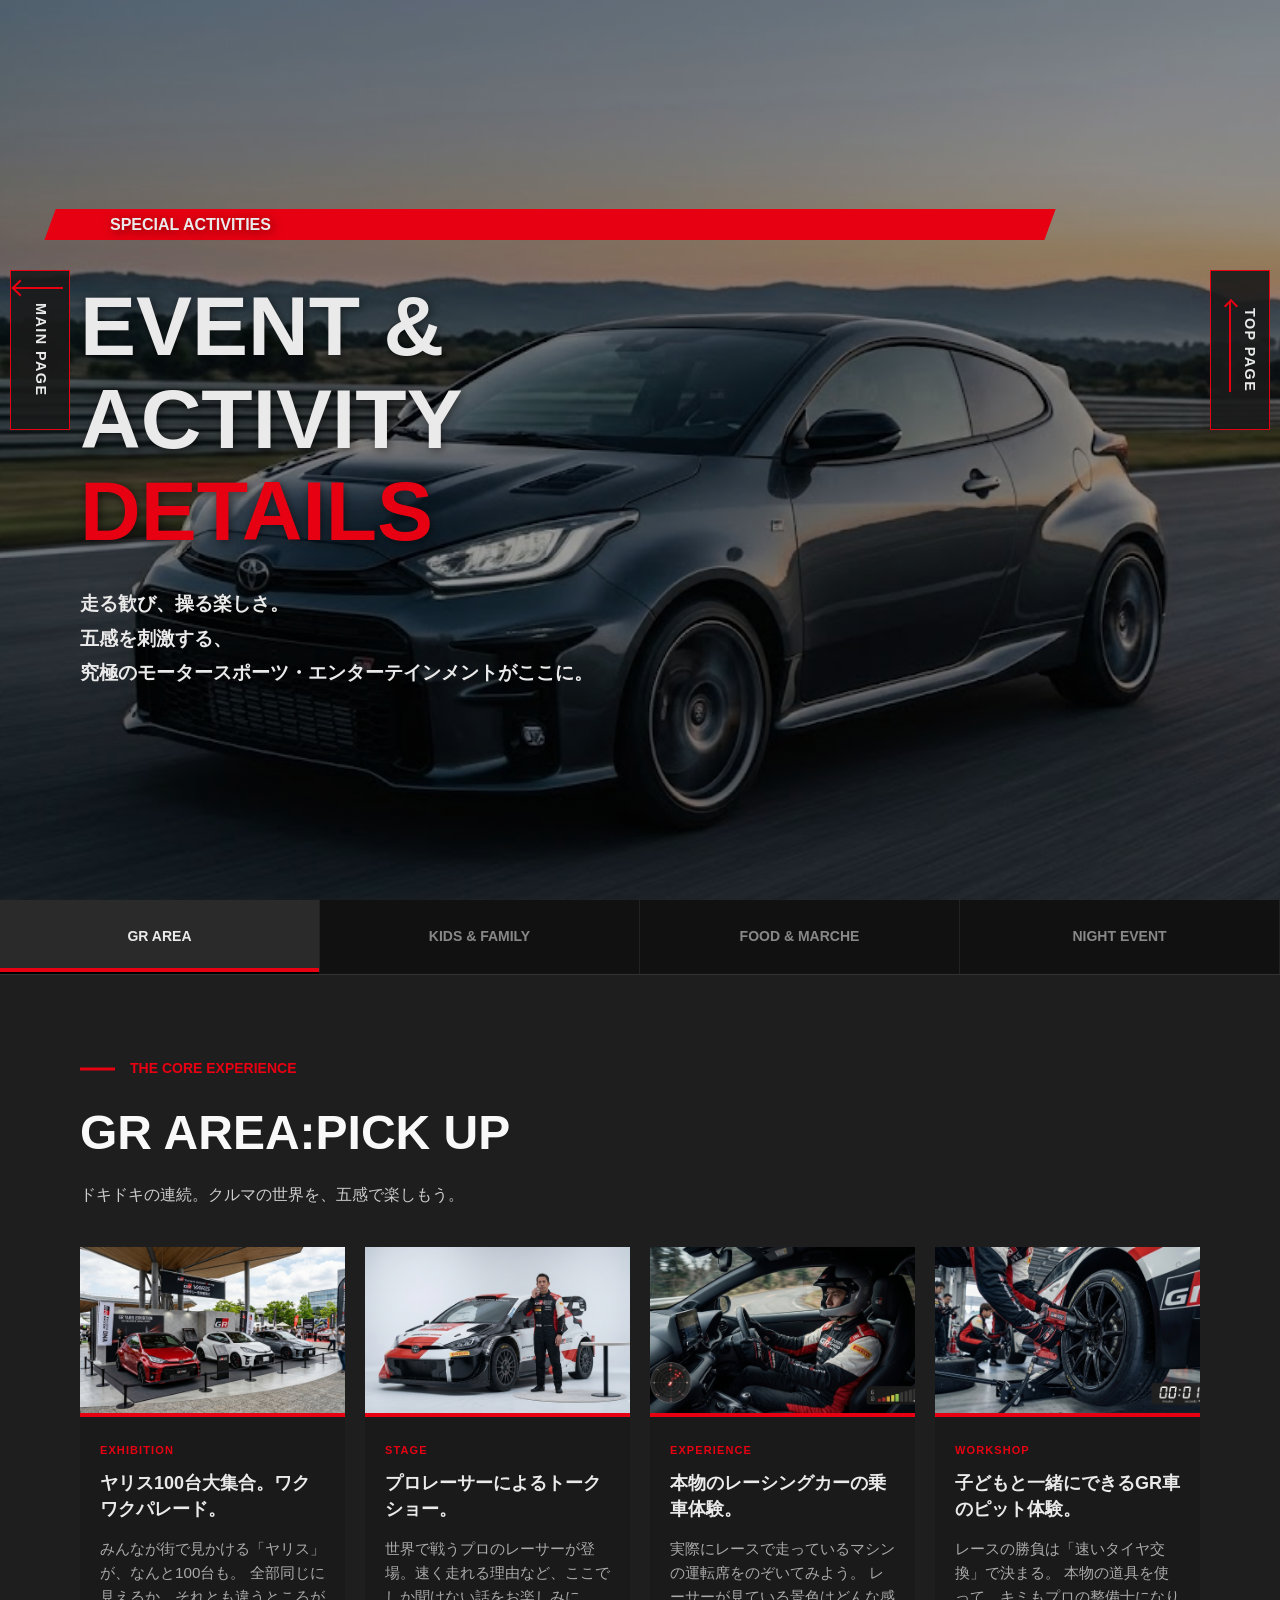
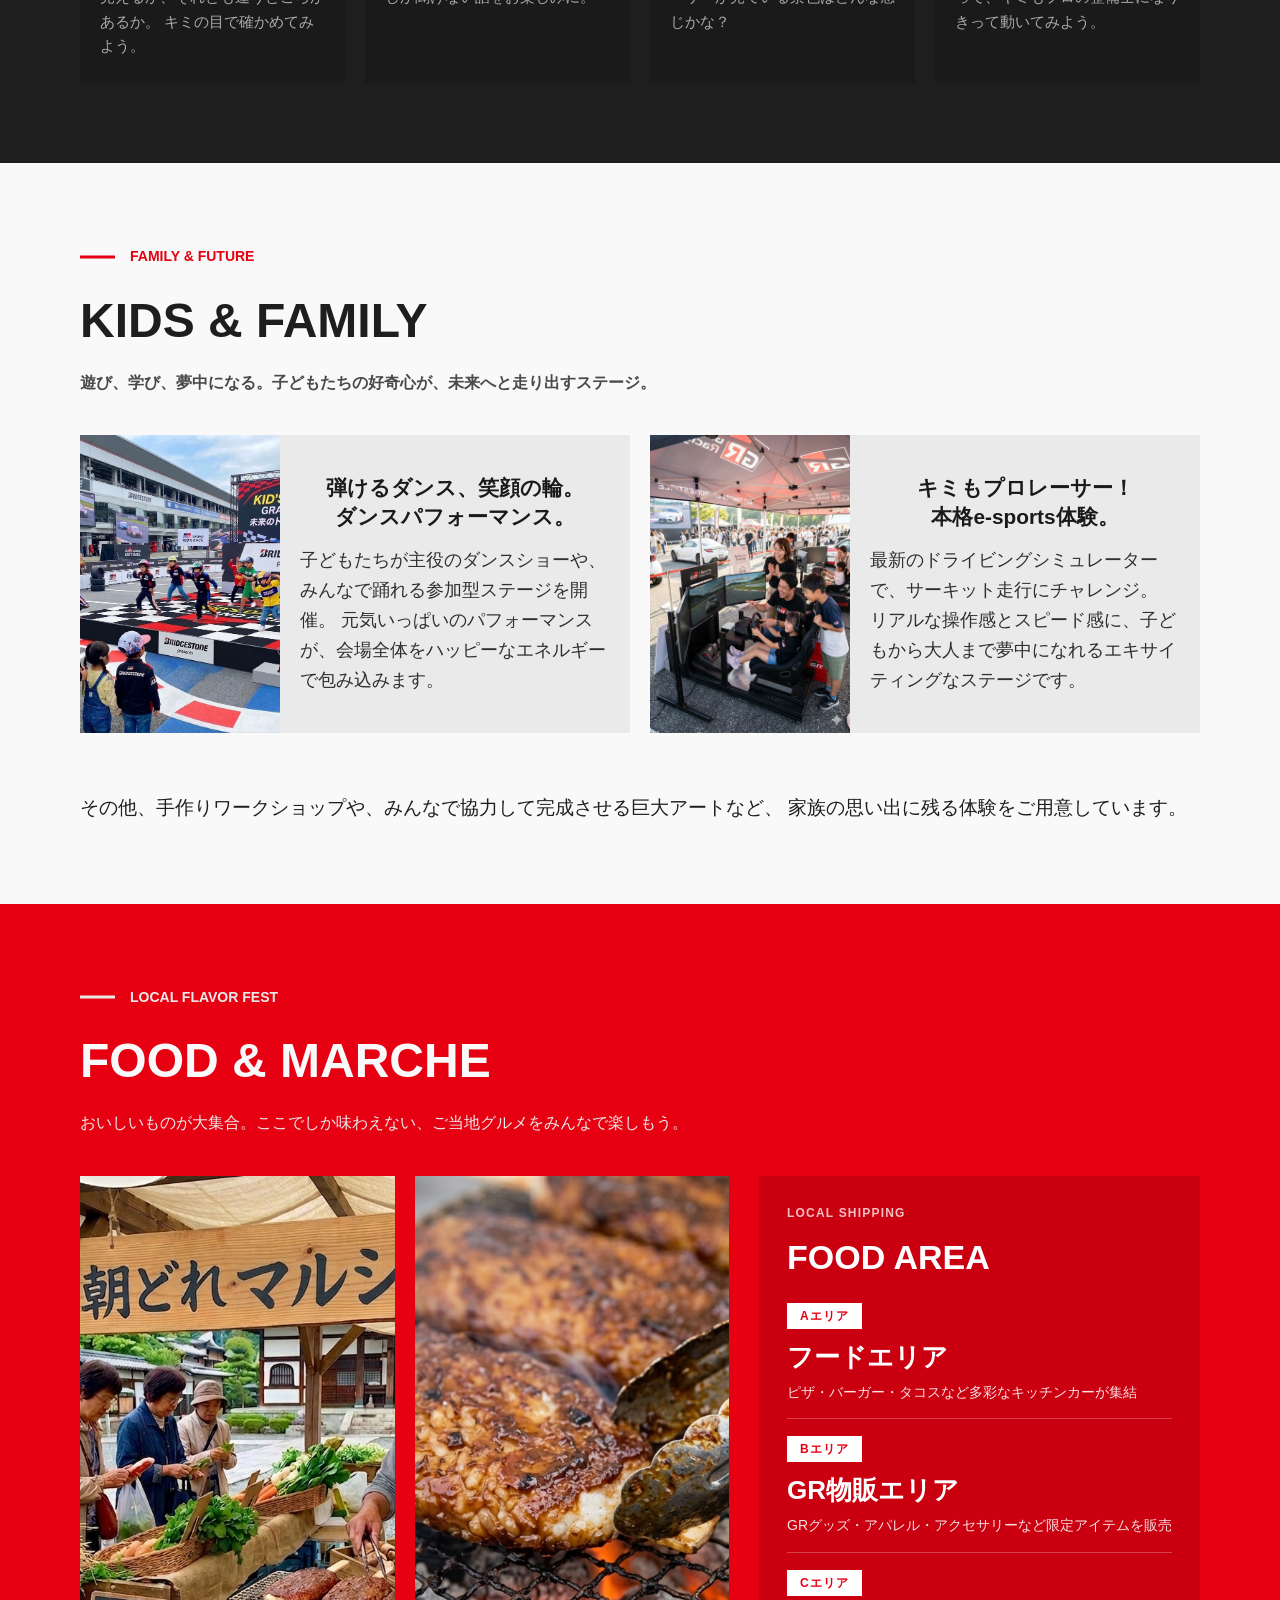
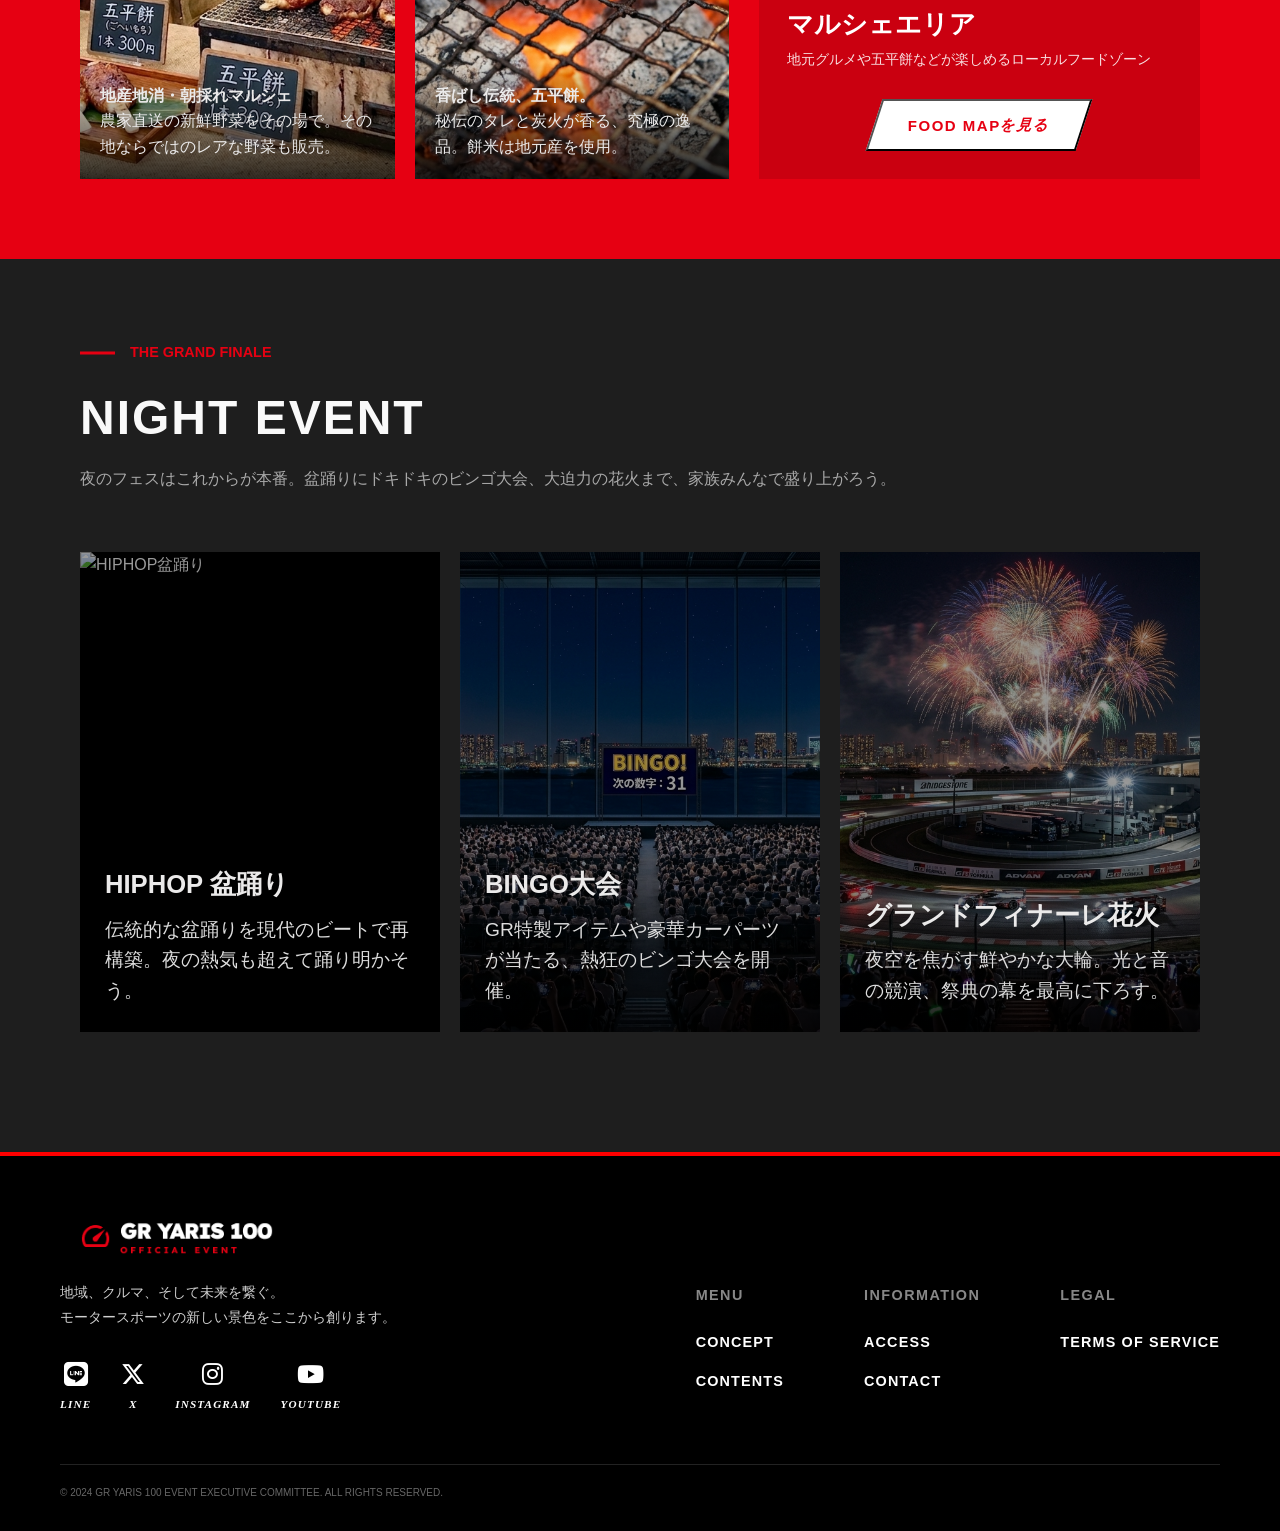
==== commit 91f91456: "フードマップ作製" ====
--- a/カーイベント/event.html
+++ b/カーイベント/event.html
@@ -126,8 +126,7 @@
             <div class="section-header">
                 <p class="label-line">FAMILY & FUTURE</p>
                 <h3 class="section-title">KIDS & FAMILY</h3>
-                <p class="message">伝統的な遊びと最新の体験がクロスする場所。五感で楽しむ多彩なプログラムが、子どもの「夢中」と「未来」を育む。
-                </p>
+                <p class="message">遊び、学び、夢中になる。子どもたちの好奇心が、未来へと走り出すステージ。</p>
             </div>
             <ul class="list">
                 <li class="grid-item">
@@ -162,7 +161,7 @@
             </ul>
 
             <p class="text">
-                その他、木育体験やけん玉など、
+                その他、手作りワークショップや、みんなで協力して完成させる巨大アートなど、
                 家族の思い出に残る体験をご用意しています。
             </p>
 
@@ -194,38 +193,60 @@
                     </li>
                 </ul>
 
-                <div class="food-info-panel">
-                    <div class="panel-header">
-                        <p class="panel-sub">LOCAL_SHIPPING</p>
-                        <h4 class="panel-main">KITCHEN CARS</h4>
-                    </div>
-                    <ul class="shop-list">
-                        <li>
-                            <div class="txt">
-                                <p class="name">Neo Pizza Express</p>
-                                <p class="desc">地元野菜使用の本格石窯で焼くナポリピッツァ</p>
-                            </div>
-                            <span class="zone-tag">ZONE A</span>
-                        </li>
-                        <li>
-                            <div class="txt">
-                                <p class="name">Burger Overdrive</p>
-                                <p class="desc">飛騨牛100%のグルメバーガー</p>
-                            </div>
-                            <span class="zone-tag">ZONE B</span>
-                        </li>
-                        <li>
-                            <div class="txt">
-                                <p class="name">Taco Drift</p>
-                                <p class="desc">地元食材使用の本場メキシカンスタイルのタコス</p>
-                            </div>
-                            <span class="zone-tag">ZONE C</span>
-                        </li>
-                    </ul>
-                    <a href="#" class="map-button">GO TO FOOD MAP</a>
+                <div class="food-marche__right">
+                    <p class="food-marche__sub">LOCAL SHIPPING</p>
+                    <h3 class="food-marche__title">FOOD AREA</h3>
+
+                    <div class="food-card-list">
+                        <div class="food-card">
+                            <p class="food-card__label food-card__label--a">Aエリア</p>
+                            <h4 class="food-card__title">フードエリア</h4>
+                            <p class="food-card__text">
+                                ピザ・バーガー・タコスなど多彩なキッチンカーが集結
+                            </p>
+                        </div>
+
+                        <div class="food-card">
+                            <p class="food-card__label food-card__label--b">Bエリア</p>
+                            <h4 class="food-card__title">GR物販エリア</h4>
+                            <p class="food-card__text">
+                                GRグッズ・アパレル・アクセサリーなど限定アイテムを販売
+                            </p>
+                        </div>
+
+                        <div class="food-card">
+                            <p class="food-card__label food-card__label--c">Cエリア</p>
+                            <h4 class="food-card__title">マルシェエリア</h4>
+                            <p class="food-card__text">
+                                地元グルメや五平餅などが楽しめるローカルフードゾーン
+                            </p>
+                        </div>
+                    </div>
+
+                    <div class="foodmap-btn-wrap">
+                        <button class="foodmap-btn" id="openFoodMap" type="button">
+                            <span>FOOD MAP</span>を見る
+                        </button>
+                    </div>
                 </div>
-            </div>
-        </section>
+        </section>
+
+        <div id="foodMapModal" class="foodmap-modal">
+            <div class="foodmap-modal__overlay" id="closeFoodMap"></div>
+
+            <div class="foodmap-modal__content">
+                <button class="foodmap-modal__close" id="closeFoodMapBtn" type="button" aria-label="閉じる">
+                    ×
+                </button>
+
+                <div class="foodmap-modal__header">
+                    <h2 class="foodmap-modal__title">FOOD MAP</h2>
+                    <p class="foodmap-modal__desc">各エリアの配置をご確認ください</p>
+                </div>
+
+                <img src="img/food-map.jpg" alt="FOOD MAP" class="foodmap-modal__img">
+            </div>
+        </div>
 
         <section id="night-event" class="wrapper">
             <div class="section-header">
@@ -268,23 +289,17 @@
     </main>
 
     <footer class="footer" id="contact">
-    <div class="footer__inner">
-        <div class="footer__main">
-            <div class="footer__brand">
-                <a href="index.html" class="footer__logo">
-                    <img src="img/logo.png" alt="GR YARIS 100" class="footer__logo-img">
-                </a>
-                <p class="footer__text">
-                    地域、クルマ、そして未来を繋ぐ。<br>
-                    モータースポーツの新しい景色をここから創ります。
-                </p>
-            </div>
-
-            <div class="footer__right">
-                <div class="footer__sns">
-                    <p class="footer__sns-title">OFFICIAL SNS</p>
-                    <p class="footer__sns-text">会場の熱気を、リアルタイムで。公式SNSで最新情報をチェック。</p>
-                    <div class="footer__sns-links">
+        <div class="footer__inner">
+            <div class="footer__top">
+                <div class="footer__brand">
+                    <a href="index.html">
+                        <img src="img/logo.png" alt="GR YARIS 100" class="footer__logo-img">
+                    </a>
+                    <p class="footer__text">
+                        地域、クルマ、そして未来を繋ぐ。<br />
+                        モータースポーツの新しい景色をここから創ります。
+                    </p>
+                    <div class="footer__sns">
                         <a href="https://line.me" class="sns-link --line" target="_blank" rel="noopener noreferrer">
                             <i class="fa-brands fa-line"></i>
                             <span class="sns-label">LINE</span>
@@ -293,32 +308,46 @@
                             <i class="fa-brands fa-x-twitter"></i>
                             <span class="sns-label">X</span>
                         </a>
-                        <a href="https://instagram.com" class="sns-link --instagram" target="_blank" rel="noopener noreferrer">
+                        <a href="https://instagram.com" class="sns-link --instagram" target="_blank"
+                            rel="noopener noreferrer">
                             <i class="fa-brands fa-instagram"></i>
                             <span class="sns-label">INSTAGRAM</span>
                         </a>
-                        <a href="https://youtube.com" class="sns-link --youtube" target="_blank" rel="noopener noreferrer">
+                        <a href="https://youtube.com" class="sns-link --youtube" target="_blank"
+                            rel="noopener noreferrer">
                             <i class="fa-brands fa-youtube"></i>
                             <span class="sns-label">YOUTUBE</span>
                         </a>
                     </div>
                 </div>
 
-                <div class="footer__nav">
-                    <p class="footer__nav-title">LEGAL</p>
-                    <a href="#" class="footer__nav-link">TERMS OF SERVICE</a>
+                <div class="footer__links">
+                    <div class="footer__col">
+                        <p class="footer__col-title">MENU</p>
+                        <a href="#">CONCEPT</a>
+                        <a href="#">CONTENTS</a>
+                    </div>
+                    <div class="footer__col">
+                        <p class="footer__col-title">INFORMATION</p>
+                        <a href="#">ACCESS</a>
+                        <a href="#">CONTACT</a>
+                    </div>
+                    <div class="footer__col">
+                        <p class="footer__col-title">LEGAL</p>
+                        <a href="#">TERMS OF SERVICE</a>
+
+                    </div>
                 </div>
             </div>
+
+            <div class="footer__bottom">
+                <p>© 2024 GR YARIS 100 EVENT EXECUTIVE COMMITTEE. ALL RIGHTS RESERVED.</p>
+            </div>
         </div>
-
-        <div class="footer__bottom">
-            <p>© 2024 GR YARIS 100 EVENT EXECUTIVE COMMITTEE. ALL RIGHTS RESERVED.</p>
-        </div>
-    </div>
-</footer>
+    </footer>
 
     <div class="fixed-navigation">
-        <a href="index.html" class="nav-btn btn-left"><span>MAIN PAGE</span></a>
+        <a href="index.html" class="nav-btn btn-left">MAIN PAGE</a>
         <a href="#" class="nav-btn btn-right">TOP PAGE</a>
     </div>
 
--- a/カーイベント/css/style.css
+++ b/カーイベント/css/style.css
@@ -238,19 +238,20 @@
 .fv__btn--line {
     background: #18c95d;
     color: #ffffff;
-    display: inline-block; /* 傾斜をかけるために必要 */
+    display: inline-block;
+    /* 傾斜をかけるために必要 */
     padding: 15px 40px;
     text-decoration: none;
     font-weight: bold;
     transition: all 0.3s ease;
 
     /* A. 最初から12度傾けておく */
-    transform: skewX(-12deg); 
+    transform: skewX(-12deg);
 }
 
 /* 文字を真っ直ぐに戻す設定 */
 .fv__btn--line .btn-inner {
-    transform: skewX(12deg); 
+    transform: skewX(12deg);
     display: flex;
     align-items: center;
     justify-content: center;
@@ -784,11 +785,13 @@
 }
 
 /*footer*/
+/* --- Footer Base --- */
 .footer {
-    background: #000;
+    background: #000000;
     border-top: 4px solid #ff0000;
-    padding: 80px 0 30px;
-    color: #fff;
+    padding: 60px 0 30px;
+    /* 少し余裕を持たせる */
+    color: #ffffff;
 }
 
 .footer__inner {
@@ -797,22 +800,21 @@
     padding: 0 20px;
 }
 
-/* メインエリアを横並びに */
-.footer__main {
+.footer__top {
     display: flex;
     justify-content: space-between;
     align-items: flex-start;
-    gap: 40px;
-}
-
-/* 左側：文章 */
+    gap: 60px;
+}
+
+/* --- Brand & SNS --- */
 .footer__brand {
-    flex: 1;
-    max-width: 450px;
+    max-width: 350px;
 }
 
 .footer__logo-img {
     height: 40px;
+    /* ロゴのサイズ調整 */
     width: auto;
 }
 
@@ -823,137 +825,128 @@
     margin-top: 24px;
 }
 
-/* 右側：SNSとリンクをまとめる */
-.footer__right {
+/* SNS共通設定 */
+.footer__sns {
     display: flex;
-    flex-direction: column;
-    margin-right: 120px;
-}
-
-/* SNSエリア */
-.footer__sns-title {
-    font-size: 1.4rem;
-    font-weight: bold;
-    color: #888;
-    margin-bottom: 10px;
-    letter-spacing: 0.1em;
-}
-
-.footer__sns-text {
-    margin-bottom: 15px;
-}
-
-.footer__sns-links {
-    display: flex;
-    gap: 25px;
-}
-
-.footer__sns-links .sns-label {
-    font-family: 'Helvetica Neue', Arial, 'Hiragino Sans', sans-serif;
-    font-style: italic;
-}
-
-/* --- SNS共通のホバー設定 --- */
+    gap: 30px;
+    /* アイコン同士の間隔 */
+    margin-top: 32px;
+}
+
 .sns-link {
     display: flex;
     flex-direction: column;
+    /* 縦並びにする */
     align-items: center;
-    gap: 8px;
+    /* 中央寄せ */
+    gap: 10px;
+    /* アイコンと文字の間隔 */
     text-decoration: none;
-    /* 全てのプロパティに0.3秒の動きをつける */
-    transition: transform 0.3s ease, color 0.3s ease, filter 0.3s ease;
-}
-
-/* ホバー時に上に3px浮かせる（全てのSNS共通） */
+    transition: all 0.3s ease;
+}
+
+/* アイコンのサイズ */
+.sns-link i {
+    font-size: 24px;
+    color: #ffffff;
+    transition: color 0.3s ease;
+}
+
+/* ★カーレース風フォントの設定 */
+.sns-label {
+    color: #ffffff;
+    font-size: 0.7rem;
+    font-weight: bold;
+    /* 極太にして力強さを出す */
+    letter-spacing: 0.1em;
+    /* 文字間隔を広げて高級感を出す */
+    font-family: 'Arial Black', 'sans-serif';
+    /* 角張った太いフォント */
+    font-style: italic;
+    /* 斜体にしてスピード感を出す */
+    transition: color 0.3s ease;
+}
+
+/* --- ホバー演出 --- */
 .sns-link:hover {
-    transform: translateY(-3px);
-}
-
-/* アイコンにグロー効果（光の輪）を少し追加 */
-.sns-link:hover i {
-    filter: drop-shadow(0 0 8px currentColor);
-}
-
-/* --- 各SNS個別のカラー設定 --- */
-
-/* LINE: 緑 */
+    transform: translateY(-3px) scale(1.05);
+}
+
+/* YouTubeなら赤、LINEなら緑のように個別に光らせる */
+.sns-link.--x:hover i,
+.sns-link.--x:hover .sns-label {
+    color: #888888;
+}
+
+.sns-link.--instagram:hover i,
+.sns-link.--instagram:hover .sns-label {
+    color: #e4405f;
+}
+
+.sns-link.--youtube:hover i,
+.sns-link.--youtube:hover .sns-label {
+    color: #ff0000;
+}
+
 .sns-link.--line:hover i,
 .sns-link.--line:hover .sns-label {
     color: #06c755;
 }
 
-/* X (Twitter): グレー/ライトブルー */
-.sns-link.--x:hover i,
-.sns-link.--x:hover .sns-label {
-    color: #888888; /* もしくは X公式の黒/白に合わせて #fff */
-}
-
-/* Instagram: グラデーションに近いピンク/赤 */
-.sns-link.--instagram:hover i,
-.sns-link.--instagram:hover .sns-label {
-    color: #e4405f;
-}
-
-/* YouTube: 赤 */
-.sns-link.--youtube:hover i,
-.sns-link.--youtube:hover .sns-label {
-    color: #ff0000;
-}
-
-/* 規約リンク */
-.footer__nav {
-    margin-top: 30px; /* SNSのタイトル行と合わせる微調整 */
-}
-
-.footer__nav-title {
-    font-size: 1.4rem;
-    font-weight: bold;
-    color: #888;
-    margin-bottom: 10px;
+/* 光の輪（グロー効果） */
+.sns-link:hover i {
+    filter: drop-shadow(0 0 8px currentColor);
+}
+
+/* --- Links Area --- */
+.footer__links {
+    display: flex;
+    gap: 80px;
+    margin-top: 68px;
+}
+
+.footer__col {
+    display: flex;
+    flex-direction: column;
+    gap: 16px;
+}
+
+.footer__col-title {
+    font-size: 0.9rem;
+    font-weight: 800;
+    color: #888888;
+    /* 見出しは少し暗くしてメリハリを出す */
     letter-spacing: 0.1em;
-}
-
-.footer__nav-link {
-    color: #fff;
-    font-size: 14px;
-    font-weight: bold;
+    margin-bottom: 8px;
+}
+
+.footer__col a {
+    color: #ffffff;
+    font-size: 0.9rem;
+    font-weight: 700;
     text-decoration: none;
-    letter-spacing: 0.05em;
-    transition: 0.3s;
-}
-
-.footer__nav-link:hover {
-    color: #e21414;
-}
-
-/* 下部コピーライト */
+    letter-spacing: 0.08em;
+    transition: color 0.2s ease;
+}
+
+.footer__col a:hover {
+    color: #f36969;
+    /* ホバーで赤く光る */
+}
+
+/* --- Bottom --- */
 .footer__bottom {
-    margin-top: 60px;
+    margin-top: 50px;
     padding-top: 20px;
-    border-top: 1px solid #222;
+    border-top: 1px solid #222222;
+    text-align: left;
 }
 
 .footer__bottom p {
-    color: #666;
+    color: #666666;
     font-size: 10px;
 }
 
-/* スマホ対応（レスポンシブ） */
-@media (max-width: 768px) {
-    .footer__main {
-        flex-direction: column;
-        gap: 60px;
-    }
-    
-    .footer__right {
-        flex-direction: column;
-        gap: 40px;
-    }
-    
-    .footer__nav {
-        margin-top: 0;
-    }
-}
 
 @media (max-width: 768px) {
     .header {
@@ -1322,7 +1315,7 @@
     }
 
     .schedule__title {
-        font-size: 34px;
+        font-size: 24px;
         margin-bottom: 40px;
     }
 
@@ -1379,6 +1372,11 @@
 
     .sponsor {
         padding: 40px 0 60px;
+    }
+
+    .sponsor .section-title{
+        font-size: 24px;
+        font-weight: 700;
     }
 
     .sponsor__grid {
@@ -1633,12 +1631,10 @@
     .mainvisual .label-line {
         margin-top: 30px;
         margin-left: 20px;
-        padding-left: 15px;
     }
 
     .mainvisual .label-line::before {
-        width: 150%;
-        margin-left: 15px;
+        width: 160%;
     }
 
     .tab-menu {
@@ -1924,7 +1920,7 @@
 /* --- 画像エリア（左側） --- */
 #kids-family .photo {
     /* 画像の横幅を200pxに固定 */
-    flex: 0 0 220px;
+    flex: 0 0 200px;
     background: none;
     border: none;
     overflow: hidden;
@@ -1939,7 +1935,7 @@
     /* 枠に合わせてきれいに収める */
     display: block;
     transition: transform 0.5s ease;
-    
+
 }
 
 /* カードにホバーした時に画像を拡大 */
@@ -2083,6 +2079,14 @@
     transition: transform 0.5s;
 }
 
+.food-content .food-item:first-child img {
+    object-position: center;
+}
+
+.food-content .food-item:nth-child(2) img {
+    object-position: 38% center;
+}
+
 
 .food-content .food-item:hover img {
     transform: scale(1.04);
@@ -2098,77 +2102,179 @@
 }
 
 /* 右側：インフォパネル */
-.food-info-panel {
-    flex: 1;
-    background-color: rgba(0, 0, 0, 0.2);
-    /* 背景を少し暗くして文字を読みやすく */
-    padding: 30px;
-}
-
-.panel-sub {
-    font-size: 1.2rem;
-    opacity: 0.8;
-}
-
-.panel-main {
-    font-size: 2rem;
-    border-bottom: 1px solid #fff;
-    padding-bottom: 15px;
-    margin-bottom: 20px;
-}
-
-.shop-list {
-    list-style: none;
-    margin-bottom: 30px;
-}
-
-.shop-list li {
+.food-marche__right {
+    background: rgba(0, 0, 0, 0.12);
+    padding: 28px;
+}
+
+.food-marche__sub {
+    color: rgba(255, 255, 255, 0.75);
+    font-size: 12px;
+    font-weight: 700;
+    letter-spacing: 0.1em;
+    margin-bottom: 14px;
+}
+
+.food-marche__title {
+    color: #ffffff;
+    font-size: 34px;
+    font-weight: 900;
+    line-height: 1.2;
+    margin-bottom: 24px;
+}
+
+.food-card-list {
     display: flex;
-    justify-content: space-between;
+    flex-direction: column;
+    gap: 16px;
+}
+
+.food-card {
+    padding-bottom: 14px;
+    border-bottom: 1px solid rgba(255, 255, 255, 0.25);
+}
+
+.food-card:last-child {
+    border-bottom: none;
+    padding-bottom: 0;
+}
+
+.food-card__label {
+    display: inline-flex;
     align-items: center;
-    padding: 15px 0;
-    border-bottom: 1px solid rgba(255, 255, 255, 0.2);
-}
-
-.shop-list .txt {
-    width: 70%;
-}
-
-.shop-list .name {
-    font-weight: bold;
-    font-size: 1.3rem;
-}
-
-.shop-list .desc {
-    font-size: 1rem;
-    opacity: 0.85;
-}
-
-.zone-tag {
-    background: #ebeaea;
+    justify-content: center;
+    margin-bottom: 12px;
+    padding: 6px 12px;
+    background: transparent;
+    border: 1px solid #ffffff;
     color: #e60012;
-    font-size: 0.9rem;
-    font-weight: bold;
-    padding: 3px 10px;
-}
-
-/* ボタン：台形デザイン */
-.map-button {
+    font-size: 12px;
+    font-weight: 900;
+    letter-spacing: 0.08em;
+    line-height: 1;
+}
+
+.food-card__label--a,
+.food-card__label--b,
+.food-card__label--c {
+    background: transparent;
+    color: #e60012;
+    background-color: #fff;
+}
+
+.food-card__title {
+    color: #ffffff;
+    font-size: 26px;
+    font-weight: 800;
+    line-height: 1.3;
+    margin-bottom: 6px;
+}
+
+.food-card__text {
+    color: rgba(255, 255, 255, 0.88);
+    font-size: 14px;
+    line-height: 1.7;
+}
+
+.foodmap-btn-wrap {
+    margin-top: 28px;
+    text-align: center;
+}
+
+/* フードマップボタン */
+.foodmap-btn {
+    display: inline-flex;
+    align-items: center;
+    justify-content: center;
+    min-width: 200px;
+    height: 52px;
+    padding: 0 32px;
+    background: transparent;
+    color: #e60012;
+    background-color: #fff;
+    font-size: 15px;
+    font-weight: 800;
+    letter-spacing: 0.1em;
+    cursor: pointer;
+    transform: skewX(-18deg);
+    transition: opacity 0.3s ease, transform 0.3s ease;
+}
+
+.foodmap-btn span {
+    display: inline-block;
+    transform: skewX(18deg);
+}
+
+.foodmap-btn:hover {
+    opacity: 0.9;
+    transform: skewX(-18deg) translateY(-2px);
+}
+
+/* =========================
+    FOOD MAP MODAL
+========================= */
+.foodmap-modal {
+    position: fixed;
+    inset: 0;
+    display: none;
+    z-index: 9999;
+}
+
+.foodmap-modal.is-active {
     display: block;
-    background: #ebeaea;
-    color: #e60012;
-    text-align: center;
+}
+
+.foodmap-modal__overlay {
+    position: fixed;
+    inset: 0;
+    background: rgba(0, 0, 0, 0.82);
+}
+
+.foodmap-modal__content {
+    position: relative;
+    width: min(560px, calc(100% - 40px));
+    max-height: calc(100vh - 48px);
+    margin: 24px auto;
     padding: 20px;
-    font-weight: bold;
-    text-decoration: none;
-    font-size: 1.1rem;
-    clip-path: polygon(5% 0, 100% 0, 95% 100%, 0% 100%);
-    transition: 0.3s;
-}
-
-.map-button:hover {
-    background: #1a1a1a;
-    color: #ebeaea;
+    background: #ffffff;
+    overflow: auto;
+}
+
+.foodmap-modal__close {
+    position: absolute;
+    top: 8px;
+    right: 12px;
+    border: none;
+    background: transparent;
+    color: #111111;
+    font-size: 32px;
+    line-height: 1;
+    cursor: pointer;
+}
+
+.foodmap-modal__header {
+    padding-right: 36px;
+    margin-bottom: 16px;
+}
+
+.foodmap-modal__title {
+    color: #111111;
+    font-size: 28px;
+    font-weight: 900;
+    line-height: 1.2;
+    margin-bottom: 6px;
+}
+
+.foodmap-modal__desc {
+    color: #555555;
+    font-size: 14px;
+    line-height: 1.7;
+}
+
+.foodmap-modal__img {
+    display: block;
+    width: 100%;
+    height: auto;
 }
 
 /*FOOD&MARCHE responsive*/
@@ -2193,19 +2299,71 @@
         width: 100%;
     }
 
-    .food-info-panel {
+    .food-marche__right {
+        padding: 20px 16px;
+    }
+
+    .food-marche__title {
+        font-size: 26px;
+        margin-bottom: 18px;
+    }
+
+    .food-card__title {
+        font-size: 22px;
+    }
+
+    .food-card__text {
+        font-size: 13px;
+    }
+
+    .foodmap-btn {
         width: 100%;
-    }
-
-    #food-marche .section-title {
-        font-size: 48px;
-    }
-
-    .shop-list .txt {
-        margin-right: 10px;
-    }
-}
-
+        min-width: auto;
+        height: 50px;
+        margin-top: 22px;
+    }
+
+    .foodmap-modal__content {
+        width: calc(100% - 20px);
+        max-height: calc(100vh - 20px);
+        margin: 10px auto;
+        padding: 14px;
+        border-radius: 10px;
+    }
+
+    .foodmap-modal__header {
+        margin-bottom: 10px;
+        padding-right: 28px;
+    }
+
+    .foodmap-modal__title {
+        font-size: 18px;
+        margin-bottom: 4px;
+    }
+
+    .foodmap-modal__desc {
+        font-size: 12px;
+        line-height: 1.6;
+    }
+
+    .foodmap-modal__img {
+        width: 100%;
+        max-height: 72vh;
+        object-fit: contain;
+    }
+
+    .foodmap-modal__close {
+        top: 6px;
+        right: 8px;
+        font-size: 24px;
+    }
+}
+
+body.is-foodmap-open .btn-left,
+body.is-foodmap-open .btn-right {
+    opacity: 0;
+    pointer-events: none;
+}
 
 
 /*NIGHT EVENT*/
@@ -2333,32 +2491,37 @@
 /* --- 固定ナビゲーション：ベース --- */
 .fixed-navigation {
     position: fixed;
-    top: 19%;
+    top: 30%;
     left: 0;
     width: 100%;
 
     z-index: 9999;
-    pointer-events: none; /* 親要素はクリックを透過 */
+    pointer-events: none;
+    /* 親要素はクリックを透過 */
     display: flex;
     justify-content: space-between;
 }
 
 /* --- ボタン共通スタイル --- */
 .nav-btn {
-    pointer-events: auto; /* ボタン自体はクリック可能 */
-    width: 60px; /* 80pxの余白に収める */
-    min-height: 160px; /* 矢印と文字が被らないための最低限の高さ */
+    pointer-events: auto;
+    /* ボタン自体はクリック可能 */
+    width: 60px;
+    /* 80pxの余白に収める */
+    min-height: 160px;
+    /* 矢印と文字が被らないための最低限の高さ */
     background-color: rgba(26, 26, 26, 0.9);
-    border: 1px solid #e60012;
     color: #ebeaea;
     text-decoration: none;
     font-size: 0.9rem;
     font-weight: bold;
+    border: 1px solid #e60012;
     text-align: center;
     transition: all 0.3s ease;
-    writing-mode: vertical-rl; /* 縦書き */
+    writing-mode: vertical-rl;
+    /* 縦書き */
     position: relative;
-    
+
     /* 文字を枠内の垂直中央に配置 */
     display: flex;
     align-items: top;
@@ -2372,7 +2535,8 @@
 .nav-btn::after {
     content: "";
     position: absolute;
-    writing-mode: horizontal-tb; /* 縦書きモードをリセットして向きを固定 */
+    writing-mode: horizontal-tb;
+    /* 縦書きモードをリセットして向きを固定 */
     transition: 0.3s;
 }
 
@@ -2388,7 +2552,8 @@
 .nav-btn::after {
     background-color: #e60012;
     width: 2px;
-    height: 40px; /* 矢印の長さ */
+    height: 40px;
+    /* 矢印の長さ */
 }
 
 /* --- 左側：MAIN PAGE 個別設定（文字の上に左矢印） --- */
@@ -2397,14 +2562,11 @@
     align-items: center;
 }
 
-.btn-left span {
-    transform: rotate(180deg);
-}
-
 /* 先端（くの字） */
 .btn-left::before {
-    top: 7.1%; /* ボタンの上端からの位置 */
-    left: 28%;
+    top: 7.1%;
+    /* ボタンの上端からの位置 */
+    left: 15%;
     /* 重要：一度回転をリセットし、そこから左を向かせる */
     writing-mode: horizontal-tb;
     width: 10px;
@@ -2417,12 +2579,14 @@
 
 /* 棒（ライン） */
 .btn-left::after {
-    top: 10%; /* 先端の頂点と合わせる */
-    left: 50%;
+    top: 10%;
+    /* 先端の頂点と合わせる */
+    left: 47%;
     writing-mode: horizontal-tb;
     background-color: #e60012;
-    width: 36px;
-    height: 2px; /* お好みの長さに調整 */
+    width: 50px;
+    height: 2px;
+    /* お好みの長さに調整 */
     transform: translateX(-50%);
 }
 
@@ -2430,28 +2594,37 @@
 /* 右側のTOP PAGEボタンを初期状態で隠す */
 .btn-right {
     margin-right: 10px;
-    opacity: 0;           /* 透明にする */
-    visibility: hidden;  /* クリックも無効化 */
-    transform: translateX(20px); /* 少し右にずらしておく */
-    transition: all 0.5s ease;   /* ふわっと出すためのアニメーション */
+    opacity: 0;
+    /* 透明にする */
+    visibility: hidden;
+    /* クリックも無効化 */
+    transform: translateX(20px);
+    /* 少し右にずらしておく */
+    transition: all 0.5s ease;
+    /* ふわっと出すためのアニメーション */
 }
 
 /* JSでこのクラスがついたら表示する */
 .btn-right.is-visible {
     opacity: 1;
     visibility: visible;
-    transform: translateX(0); /* 定位置に戻る */
+    transform: translateX(0);
+    /* 定位置に戻る */
 }
 
 .btn-right::before {
-    top: 30px; /* 文字の左上付近に配置 */
-    left: 15px; /* 文字の左側（隙間） */
-    transform: rotate(45deg); /* 上向き */
+    top: 30px;
+    /* 文字の左上付近に配置 */
+    left: 15px;
+    /* 文字の左側（隙間） */
+    transform: rotate(45deg);
+    /* 上向き */
 }
 
 .btn-right::after {
     top: 31px;
-    left: 18px; /* 先端の頂点と合わせる */
+    left: 18px;
+    /* 先端の頂点と合わせる */
     height: 90px;
 }
 
@@ -2459,41 +2632,44 @@
 .nav-btn:hover {
     background-color: #e60012;
     color: #fff;
-    border: 1px solid #fff;
 }
 
 .nav-btn:hover::before {
-     border-color: #fff;
-    }
+    border-color: #fff;
+}
 
 .nav-btn:hover::after {
     background-color: #fff;
 }
 
 .btn-left:hover {
-    transform: translateX(-3.5px);
+    transform: translateX(5px);
 }
 
 .btn-right:hover {
-    transform: translateY(-8px);
+    transform: translateX(-5px);
 }
 
 @media screen and (max-width: 768px) {
     .fixed-navigation {
-        top: 60px;
+        top: 50px;
     }
 
     .nav-btn {
         top: 10px;
-        width: 32px; /* 少しだけ余裕を持たせる */
+        width: 32px;
+        /* 少しだけ余裕を持たせる */
         min-height: 120px;
         font-size: 0.7rem;
-        padding-top: 45px; /* 文字を下げて、上に矢印スペースを確保 */
-        align-items: flex-start; /* 文字の開始位置を上に揃える */
+        padding-top: 45px;
+        /* 文字を下げて、上に矢印スペースを確保 */
+        align-items: flex-start;
+        /* 文字の開始位置を上に揃える */
     }
 
     /* 矢印の共通リセット：中央配置を徹底 */
-    .nav-btn::before, .nav-btn::after {
+    .nav-btn::before,
+    .nav-btn::after {
         left: 50%;
         transform: translateX(-50%);
     }
@@ -2509,12 +2685,13 @@
         height: 7px;
         left: 9px;
         /* 中央から左に回転 */
-        transform: translateX(-50%) rotate(-45deg); 
+        transform: translateX(-50%) rotate(-45deg);
     }
 
     .btn-left::after {
         top: 13px;
-        width: 20px; /* 棒を短く */
+        width: 20px;
+        /* 棒を短く */
         height: 2px;
         transform: translateX(-50%);
     }
@@ -2531,10 +2708,12 @@
         /* 中央で上向きに回転 */
         transform: translateX(-50%) rotate(45deg);
     }
+
     .btn-right::after {
         top: 11px;
         width: 2px;
-        height: 25px; /* 縦の棒 */
+        height: 25px;
+        /* 縦の棒 */
         transform: translateX(-50%);
     }
 
@@ -2543,4 +2722,4 @@
         padding-left: 32px;
         padding-right: 32px;
     }
-}
+}
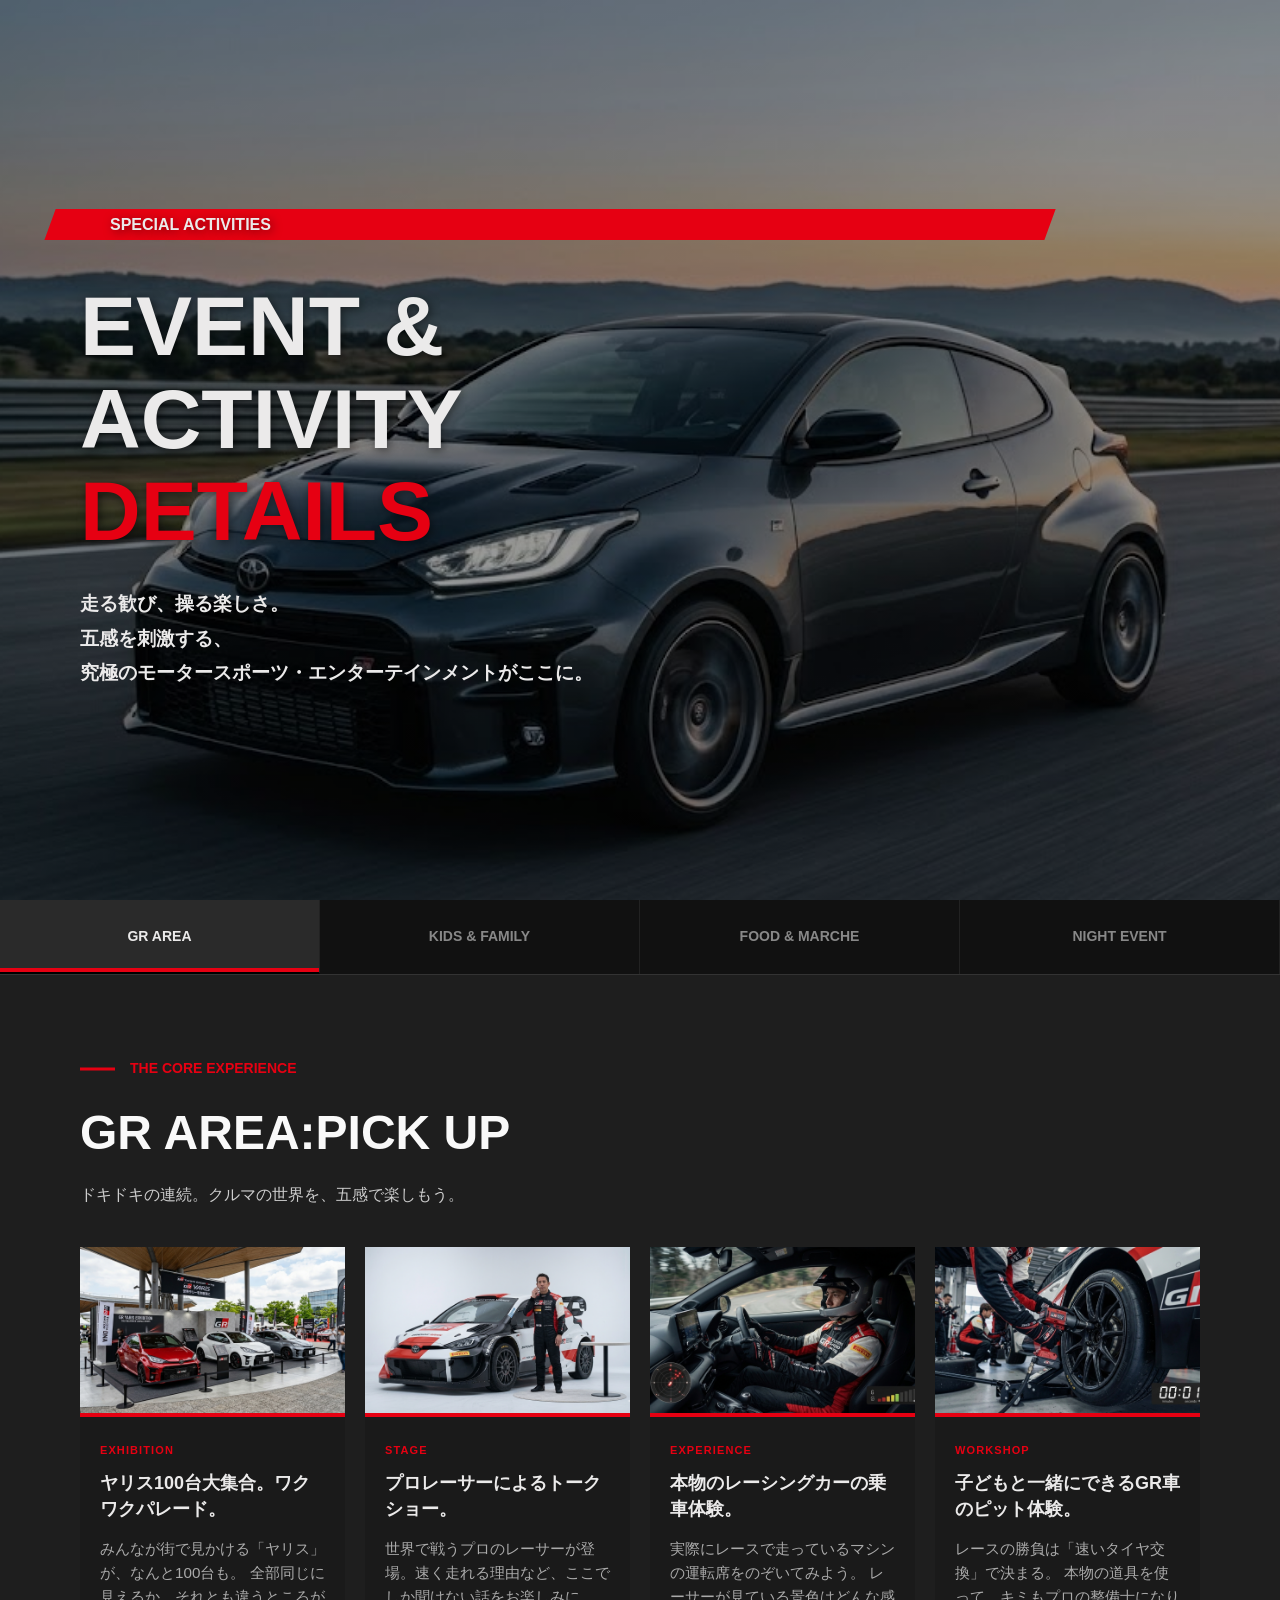
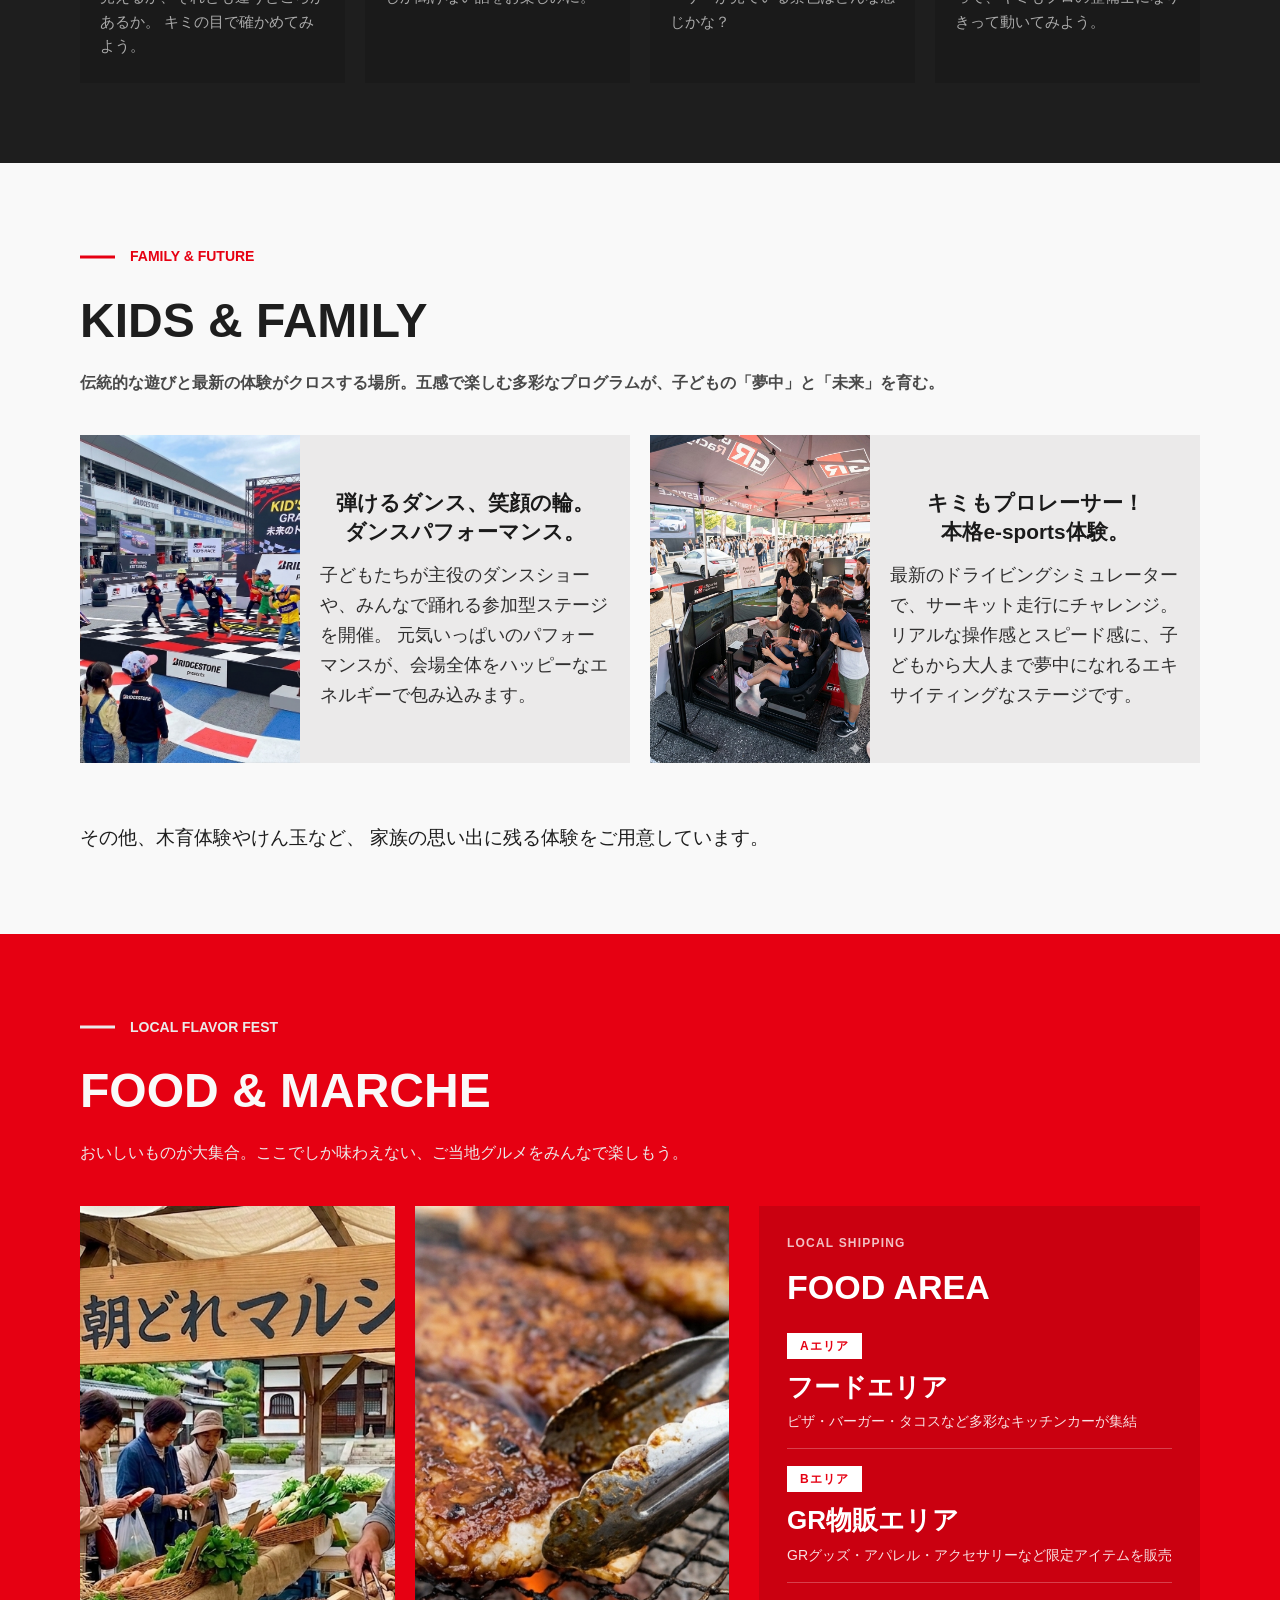
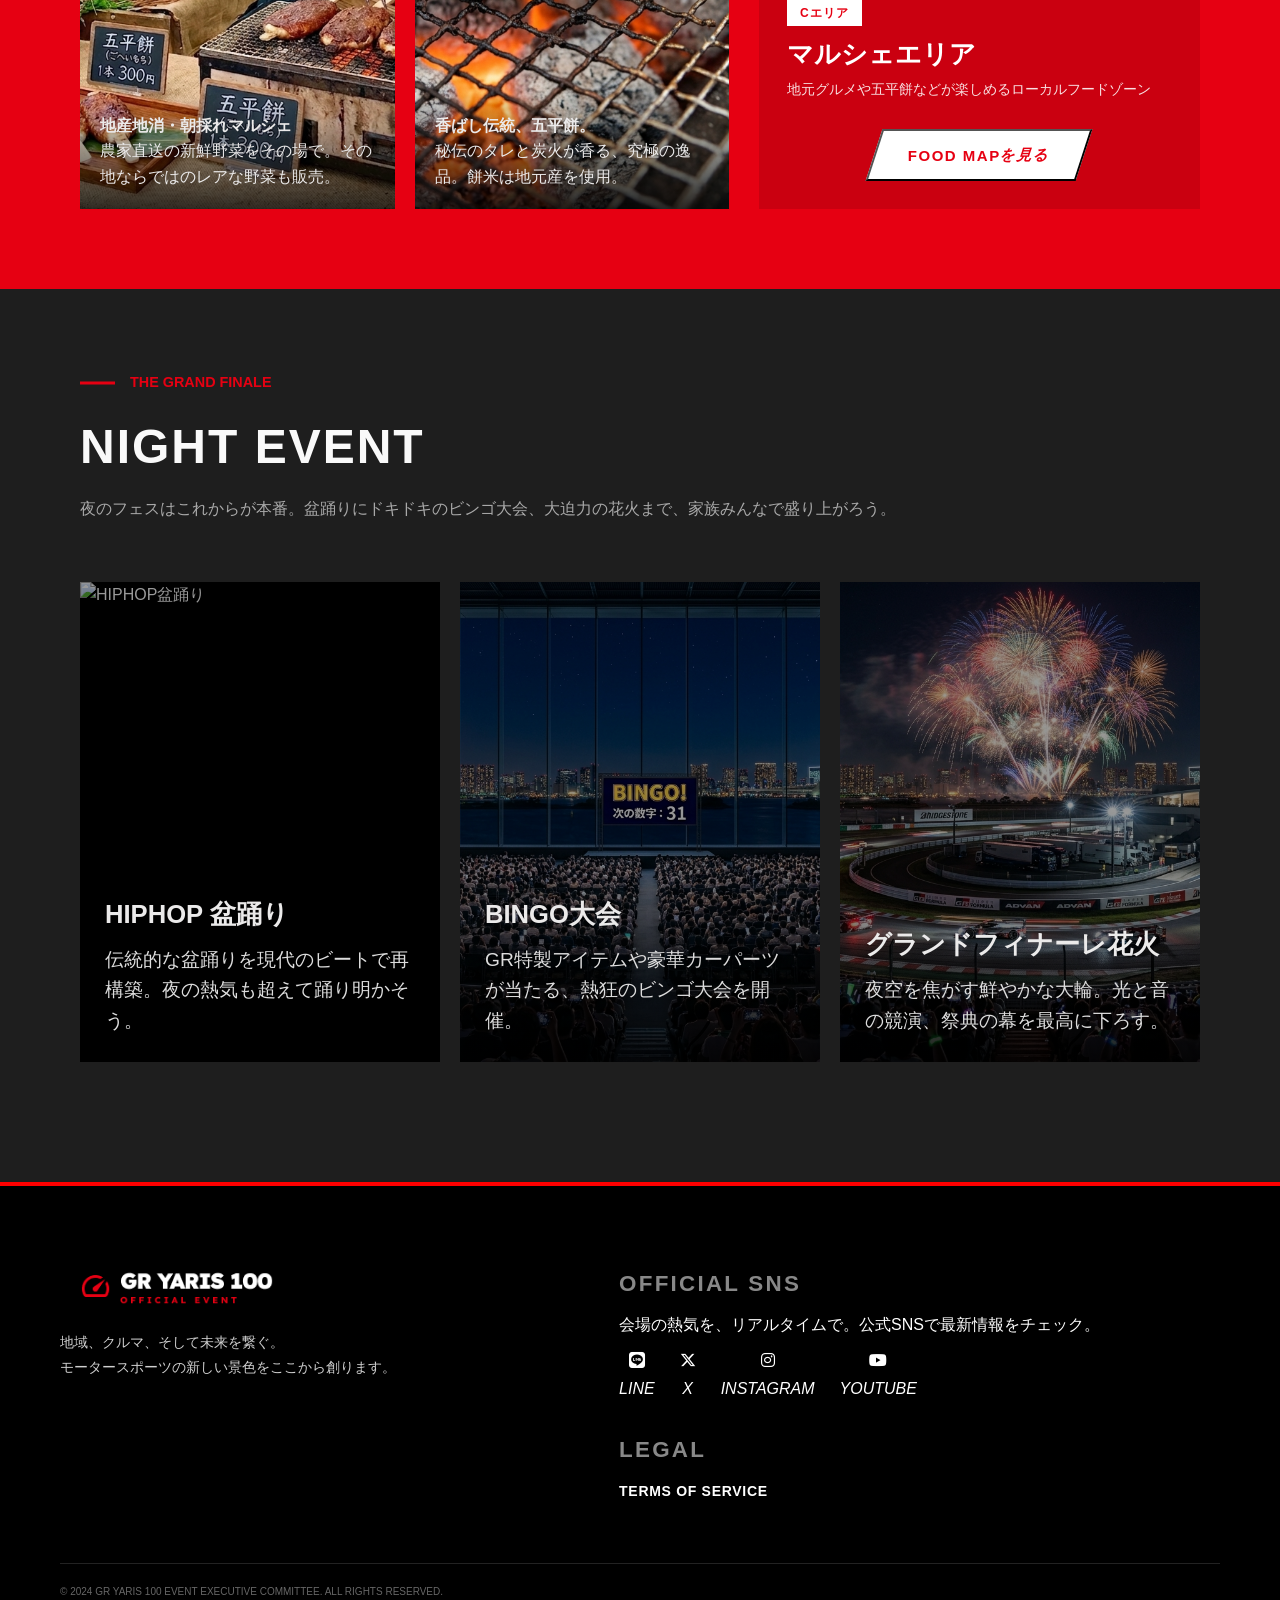
==== commit b528bfd1: "途中" ====
--- a/カーイベント/event.html
+++ b/カーイベント/event.html
@@ -126,7 +126,8 @@
             <div class="section-header">
                 <p class="label-line">FAMILY & FUTURE</p>
                 <h3 class="section-title">KIDS & FAMILY</h3>
-                <p class="message">遊び、学び、夢中になる。子どもたちの好奇心が、未来へと走り出すステージ。</p>
+                <p class="message">伝統的な遊びと最新の体験がクロスする場所。五感で楽しむ多彩なプログラムが、子どもの「夢中」と「未来」を育む。
+                </p>
             </div>
             <ul class="list">
                 <li class="grid-item">
@@ -161,7 +162,7 @@
             </ul>
 
             <p class="text">
-                その他、手作りワークショップや、みんなで協力して完成させる巨大アートなど、
+                その他、木育体験やけん玉など、
                 家族の思い出に残る体験をご用意しています。
             </p>
 
@@ -289,17 +290,23 @@
     </main>
 
     <footer class="footer" id="contact">
-        <div class="footer__inner">
-            <div class="footer__top">
-                <div class="footer__brand">
-                    <a href="index.html">
-                        <img src="img/logo.png" alt="GR YARIS 100" class="footer__logo-img">
-                    </a>
-                    <p class="footer__text">
-                        地域、クルマ、そして未来を繋ぐ。<br />
-                        モータースポーツの新しい景色をここから創ります。
-                    </p>
-                    <div class="footer__sns">
+    <div class="footer__inner">
+        <div class="footer__main">
+            <div class="footer__brand">
+                <a href="index.html" class="footer__logo">
+                    <img src="img/logo.png" alt="GR YARIS 100" class="footer__logo-img">
+                </a>
+                <p class="footer__text">
+                    地域、クルマ、そして未来を繋ぐ。<br>
+                    モータースポーツの新しい景色をここから創ります。
+                </p>
+            </div>
+
+            <div class="footer__right">
+                <div class="footer__sns">
+                    <p class="footer__sns-title">OFFICIAL SNS</p>
+                    <p class="footer__sns-text">会場の熱気を、リアルタイムで。公式SNSで最新情報をチェック。</p>
+                    <div class="footer__sns-links">
                         <a href="https://line.me" class="sns-link --line" target="_blank" rel="noopener noreferrer">
                             <i class="fa-brands fa-line"></i>
                             <span class="sns-label">LINE</span>
@@ -308,46 +315,32 @@
                             <i class="fa-brands fa-x-twitter"></i>
                             <span class="sns-label">X</span>
                         </a>
-                        <a href="https://instagram.com" class="sns-link --instagram" target="_blank"
-                            rel="noopener noreferrer">
+                        <a href="https://instagram.com" class="sns-link --instagram" target="_blank" rel="noopener noreferrer">
                             <i class="fa-brands fa-instagram"></i>
                             <span class="sns-label">INSTAGRAM</span>
                         </a>
-                        <a href="https://youtube.com" class="sns-link --youtube" target="_blank"
-                            rel="noopener noreferrer">
+                        <a href="https://youtube.com" class="sns-link --youtube" target="_blank" rel="noopener noreferrer">
                             <i class="fa-brands fa-youtube"></i>
                             <span class="sns-label">YOUTUBE</span>
                         </a>
                     </div>
                 </div>
 
-                <div class="footer__links">
-                    <div class="footer__col">
-                        <p class="footer__col-title">MENU</p>
-                        <a href="#">CONCEPT</a>
-                        <a href="#">CONTENTS</a>
-                    </div>
-                    <div class="footer__col">
-                        <p class="footer__col-title">INFORMATION</p>
-                        <a href="#">ACCESS</a>
-                        <a href="#">CONTACT</a>
-                    </div>
-                    <div class="footer__col">
-                        <p class="footer__col-title">LEGAL</p>
-                        <a href="#">TERMS OF SERVICE</a>
-
-                    </div>
+                <div class="footer__nav">
+                    <p class="footer__nav-title">LEGAL</p>
+                    <a href="#" class="footer__nav-link">TERMS OF SERVICE</a>
                 </div>
             </div>
-
-            <div class="footer__bottom">
-                <p>© 2024 GR YARIS 100 EVENT EXECUTIVE COMMITTEE. ALL RIGHTS RESERVED.</p>
-            </div>
         </div>
-    </footer>
+
+        <div class="footer__bottom">
+            <p>© 2024 GR YARIS 100 EVENT EXECUTIVE COMMITTEE. ALL RIGHTS RESERVED.</p>
+        </div>
+    </div>
+</footer>
 
     <div class="fixed-navigation">
-        <a href="index.html" class="nav-btn btn-left">MAIN PAGE</a>
+        <a href="index.html" class="nav-btn btn-left"><span>MAIN PAGE</span></a>
         <a href="#" class="nav-btn btn-right">TOP PAGE</a>
     </div>
 
--- a/カーイベント/css/style.css
+++ b/カーイベント/css/style.css
@@ -785,13 +785,11 @@
 }
 
 /*footer*/
-/* --- Footer Base --- */
 .footer {
-    background: #000000;
+    background: #000;
     border-top: 4px solid #ff0000;
-    padding: 60px 0 30px;
-    /* 少し余裕を持たせる */
-    color: #ffffff;
+    padding: 80px 0 30px;
+    color: #fff;
 }
 
 .footer__inner {
@@ -800,21 +798,22 @@
     padding: 0 20px;
 }
 
-.footer__top {
+/* メインエリアを横並びに */
+.footer__main {
     display: flex;
     justify-content: space-between;
     align-items: flex-start;
-    gap: 60px;
-}
-
-/* --- Brand & SNS --- */
+    gap: 40px;
+}
+
+/* 左側：文章 */
 .footer__brand {
-    max-width: 350px;
+    flex: 1;
+    max-width: 450px;
 }
 
 .footer__logo-img {
     height: 40px;
-    /* ロゴのサイズ調整 */
     width: auto;
 }
 
@@ -825,128 +824,141 @@
     margin-top: 24px;
 }
 
-/* SNS共通設定 */
-.footer__sns {
+/* 右側：SNSとリンクをまとめる */
+.footer__right {
     display: flex;
-    gap: 30px;
-    /* アイコン同士の間隔 */
-    margin-top: 32px;
-}
-
+    flex-direction: column;
+    margin-right: 120px;
+}
+
+/* SNSエリア */
+.footer__sns-title {
+    font-size: 1.4rem;
+    font-weight: bold;
+    color: #888;
+    margin-bottom: 10px;
+    letter-spacing: 0.1em;
+}
+
+.footer__sns-text {
+    margin-bottom: 15px;
+}
+
+.footer__sns-links {
+    display: flex;
+    gap: 25px;
+}
+
+.footer__sns-links .sns-label {
+    font-family: 'Helvetica Neue', Arial, 'Hiragino Sans', sans-serif;
+    font-style: italic;
+}
+
+/* --- SNS共通のホバー設定 --- */
 .sns-link {
     display: flex;
     flex-direction: column;
-    /* 縦並びにする */
     align-items: center;
-    /* 中央寄せ */
-    gap: 10px;
-    /* アイコンと文字の間隔 */
+    gap: 8px;
     text-decoration: none;
-    transition: all 0.3s ease;
-}
-
-/* アイコンのサイズ */
-.sns-link i {
-    font-size: 24px;
-    color: #ffffff;
-    transition: color 0.3s ease;
-}
-
-/* ★カーレース風フォントの設定 */
-.sns-label {
-    color: #ffffff;
-    font-size: 0.7rem;
-    font-weight: bold;
-    /* 極太にして力強さを出す */
-    letter-spacing: 0.1em;
-    /* 文字間隔を広げて高級感を出す */
-    font-family: 'Arial Black', 'sans-serif';
-    /* 角張った太いフォント */
-    font-style: italic;
-    /* 斜体にしてスピード感を出す */
-    transition: color 0.3s ease;
-}
-
-/* --- ホバー演出 --- */
+    /* 全てのプロパティに0.3秒の動きをつける */
+    transition: transform 0.3s ease, color 0.3s ease, filter 0.3s ease;
+}
+
+/* ホバー時に上に3px浮かせる（全てのSNS共通） */
 .sns-link:hover {
-    transform: translateY(-3px) scale(1.05);
-}
-
-/* YouTubeなら赤、LINEなら緑のように個別に光らせる */
+    transform: translateY(-3px);
+}
+
+/* アイコンにグロー効果（光の輪）を少し追加 */
+.sns-link:hover i {
+    filter: drop-shadow(0 0 8px currentColor);
+}
+
+/* --- 各SNS個別のカラー設定 --- */
+
+/* LINE: 緑 */
+.sns-link.--line:hover i,
+.sns-link.--line:hover .sns-label {
+    color: #06c755;
+}
+
+/* X (Twitter): グレー/ライトブルー */
 .sns-link.--x:hover i,
 .sns-link.--x:hover .sns-label {
-    color: #888888;
-}
-
+    color: #888888; /* もしくは X公式の黒/白に合わせて #fff */
+}
+
+/* Instagram: グラデーションに近いピンク/赤 */
 .sns-link.--instagram:hover i,
 .sns-link.--instagram:hover .sns-label {
     color: #e4405f;
 }
 
+/* YouTube: 赤 */
 .sns-link.--youtube:hover i,
 .sns-link.--youtube:hover .sns-label {
     color: #ff0000;
 }
 
-.sns-link.--line:hover i,
-.sns-link.--line:hover .sns-label {
-    color: #06c755;
-}
-
-/* 光の輪（グロー効果） */
-.sns-link:hover i {
-    filter: drop-shadow(0 0 8px currentColor);
-}
-
-/* --- Links Area --- */
-.footer__links {
-    display: flex;
-    gap: 80px;
-    margin-top: 68px;
-}
-
-.footer__col {
-    display: flex;
-    flex-direction: column;
-    gap: 16px;
-}
-
-.footer__col-title {
-    font-size: 0.9rem;
-    font-weight: 800;
-    color: #888888;
-    /* 見出しは少し暗くしてメリハリを出す */
+/* 規約リンク */
+.footer__nav {
+    margin-top: 30px; /* SNSのタイトル行と合わせる微調整 */
+}
+
+.footer__nav-title {
+    font-size: 1.4rem;
+    font-weight: bold;
+    color: #888;
+    margin-bottom: 10px;
     letter-spacing: 0.1em;
-    margin-bottom: 8px;
-}
-
-.footer__col a {
-    color: #ffffff;
-    font-size: 0.9rem;
-    font-weight: 700;
+}
+
+.footer__nav-link {
+    color: #fff;
+    font-size: 14px;
+    font-weight: bold;
     text-decoration: none;
-    letter-spacing: 0.08em;
-    transition: color 0.2s ease;
-}
-
-.footer__col a:hover {
-    color: #f36969;
-    /* ホバーで赤く光る */
-}
-
-/* --- Bottom --- */
+    letter-spacing: 0.05em;
+    transition: 0.3s;
+}
+
+.footer__nav-link:hover {
+    color: #e21414;
+}
+
+/* 下部コピーライト */
 .footer__bottom {
-    margin-top: 50px;
+    margin-top: 60px;
     padding-top: 20px;
-    border-top: 1px solid #222222;
-    text-align: left;
+    border-top: 1px solid #222;
 }
 
 .footer__bottom p {
-    color: #666666;
+    color: #666;
     font-size: 10px;
 }
 
+/* スマホ対応（レスポンシブ） */
+@media (max-width: 768px) {
+
+    .footer__inner {
+        padding: 40px;
+    }
+    .footer__main {
+        flex-direction: column;
+        gap: 60px;
+    }
+    
+    .footer__right {
+        flex-direction: column;
+        gap: 40px;
+    }
+    
+    .footer__nav {
+        margin-top: 0;
+    }
+}
 
 @media (max-width: 768px) {
     .header {
@@ -1631,10 +1643,12 @@
     .mainvisual .label-line {
         margin-top: 30px;
         margin-left: 20px;
+        padding-left: 15px;
     }
 
     .mainvisual .label-line::before {
-        width: 160%;
+        width: 150%;
+        margin-left: 15px;
     }
 
     .tab-menu {
@@ -1920,7 +1934,7 @@
 /* --- 画像エリア（左側） --- */
 #kids-family .photo {
     /* 画像の横幅を200pxに固定 */
-    flex: 0 0 200px;
+    flex: 0 0 220px;
     background: none;
     border: none;
     overflow: hidden;
@@ -2077,14 +2091,6 @@
     height: 100%;
     object-fit: cover;
     transition: transform 0.5s;
-}
-
-.food-content .food-item:first-child img {
-    object-position: center;
-}
-
-.food-content .food-item:nth-child(2) img {
-    object-position: 38% center;
 }
 
 
@@ -2491,51 +2497,77 @@
 /* --- 固定ナビゲーション：ベース --- */
 .fixed-navigation {
     position: fixed;
-    top: 30%;
+    top: 19%; /* メインビジュアル付近で邪魔にならない高さ */
     left: 0;
     width: 100%;
-
     z-index: 9999;
+<<<<<<< HEAD
     pointer-events: none;
     /* 親要素はクリックを透過 */
+=======
+    pointer-events: none; /* 親はクリックをスルー */
+>>>>>>> main
     display: flex;
     justify-content: space-between;
+
+    /* --- 初期状態：隠しておく --- */
+    opacity: 0;
+    visibility: hidden;
+    transform: translateY(-20px); /* 上からふわっと降りてくる演出 */
+    transition: all 0.5s ease;
+}
+
+/* --- JSでこのクラスがついたら左右セットで表示 --- */
+.fixed-navigation.is-visible {
+    opacity: 1;
+    visibility: visible;
+    transform: translateY(0);
 }
 
 /* --- ボタン共通スタイル --- */
 .nav-btn {
+<<<<<<< HEAD
     pointer-events: auto;
     /* ボタン自体はクリック可能 */
     width: 60px;
     /* 80pxの余白に収める */
     min-height: 160px;
     /* 矢印と文字が被らないための最低限の高さ */
+=======
+    pointer-events: auto; /* ボタンはクリック可能にする */
+    width: 60px;
+    min-height: 160px;
+>>>>>>> main
     background-color: rgba(26, 26, 26, 0.9);
+    border: 1px solid #e60012;
     color: #ebeaea;
     text-decoration: none;
     font-size: 0.9rem;
     font-weight: bold;
-    border: 1px solid #e60012;
     text-align: center;
     transition: all 0.3s ease;
     writing-mode: vertical-rl;
     /* 縦書き */
     position: relative;
+<<<<<<< HEAD
 
     /* 文字を枠内の垂直中央に配置 */
+=======
+>>>>>>> main
     display: flex;
-    align-items: top;
+    align-items: center; /* 垂直中央 */
     justify-content: center;
     letter-spacing: 0.1em;
     padding: 8px;
 }
 
-/* --- 矢印の共通設定（疑似要素） --- */
+/* --- 矢印共通設定 --- */
 .nav-btn::before,
 .nav-btn::after {
     content: "";
     position: absolute;
     writing-mode: horizontal-tb;
+<<<<<<< HEAD
     /* 縦書きモードをリセットして向きを固定 */
     transition: 0.3s;
 }
@@ -2556,44 +2588,106 @@
     /* 矢印の長さ */
 }
 
+=======
+    transition: 0.3s;
+}
+
+>>>>>>> main
 /* --- 左側：MAIN PAGE 個別設定（文字の上に左矢印） --- */
+
 .btn-left {
+
     margin-left: 10px;
+
     align-items: center;
-}
+
+}
+
+
+
+.btn-left span {
+
+    transform: rotate(180deg);
+
+}
+
+
 
 /* 先端（くの字） */
+
 .btn-left::before {
+<<<<<<< HEAD
     top: 7.1%;
     /* ボタンの上端からの位置 */
     left: 15%;
+=======
+
+    top: 7.1%; /* ボタンの上端からの位置 */
+
+    left: 28%;
+
+>>>>>>> main
     /* 重要：一度回転をリセットし、そこから左を向かせる */
+
     writing-mode: horizontal-tb;
+
     width: 10px;
+
     height: 10px;
+
     border-top: 2px solid #e60012;
+
     border-left: 2px solid #e60012;
+
     /* -45度回転させて左向きにする */
+
     transform: translateX(-50%) rotate(-45deg);
-}
+
+}
+
+
 
 /* 棒（ライン） */
+
 .btn-left::after {
+<<<<<<< HEAD
     top: 10%;
     /* 先端の頂点と合わせる */
     left: 47%;
+=======
+
+    top: 10%; /* 先端の頂点と合わせる */
+
+    left: 50%;
+
+>>>>>>> main
     writing-mode: horizontal-tb;
+
     background-color: #e60012;
+<<<<<<< HEAD
     width: 50px;
     height: 2px;
     /* お好みの長さに調整 */
+=======
+
+    width: 36px;
+
+    height: 2px; /* お好みの長さに調整 */
+
+>>>>>>> main
     transform: translateX(-50%);
-}
+
+}
+
+
 
 /* --- 右側：TOP PAGE 個別設定（文字の左に上矢印） --- */
+
 /* 右側のTOP PAGEボタンを初期状態で隠す */
+
 .btn-right {
     margin-right: 10px;
+<<<<<<< HEAD
     opacity: 0;
     /* 透明にする */
     visibility: hidden;
@@ -2610,28 +2704,60 @@
     visibility: visible;
     transform: translateX(0);
     /* 定位置に戻る */
-}
-
+=======
+    opacity: 1;
+    visibility: visible;
+    transform: translateX(0);
+    transition: all 0.3s ease; 
+>>>>>>> main
+}
+
+/* 矢印（先端） */
 .btn-right::before {
+<<<<<<< HEAD
     top: 30px;
     /* 文字の左上付近に配置 */
     left: 15px;
     /* 文字の左側（隙間） */
     transform: rotate(45deg);
     /* 上向き */
-}
-
+=======
+    content: ""; /* 念のため再定義 */
+    position: absolute;
+    top: 30px;
+    left: 15px;
+    width: 8px;   /* サイズが消えている場合は追加 */
+    height: 8px;  /* サイズが消えている場合は追加 */
+    border-top: 2px solid #e60012;
+    border-left: 2px solid #e60012;
+    transform: rotate(45deg); /* 上向き */
+    opacity: 1;   /* 確実に表示 */
+    visibility: visible;
+>>>>>>> main
+}
+
+/* 矢印（ライン） */
 .btn-right::after {
+    content: ""; /* 念のため再定義 */
+    position: absolute;
     top: 31px;
     left: 18px;
+<<<<<<< HEAD
     /* 先端の頂点と合わせる */
+=======
+    width: 2px;
+>>>>>>> main
     height: 90px;
+    background-color: #e60012;
+    opacity: 1;   /* 確実に表示 */
+    visibility: visible;
 }
 
 /* --- ホバーアクション --- */
 .nav-btn:hover {
     background-color: #e60012;
     color: #fff;
+    border: 1px solid #fff;
 }
 
 .nav-btn:hover::before {
@@ -2643,22 +2769,27 @@
 }
 
 .btn-left:hover {
-    transform: translateX(5px);
+    transform: translateX(-3.5px);
 }
 
 .btn-right:hover {
-    transform: translateX(-5px);
+    transform: translateY(-8px);
 }
 
 @media screen and (max-width: 768px) {
     .fixed-navigation {
-        top: 50px;
+        top: 60px;
     }
 
     .nav-btn {
+<<<<<<< HEAD
         top: 10px;
         width: 32px;
         /* 少しだけ余裕を持たせる */
+=======
+        top: 500px;
+        width: 32px; /* 少しだけ余裕を持たせる */
+>>>>>>> main
         min-height: 120px;
         font-size: 0.7rem;
         padding-top: 45px;
